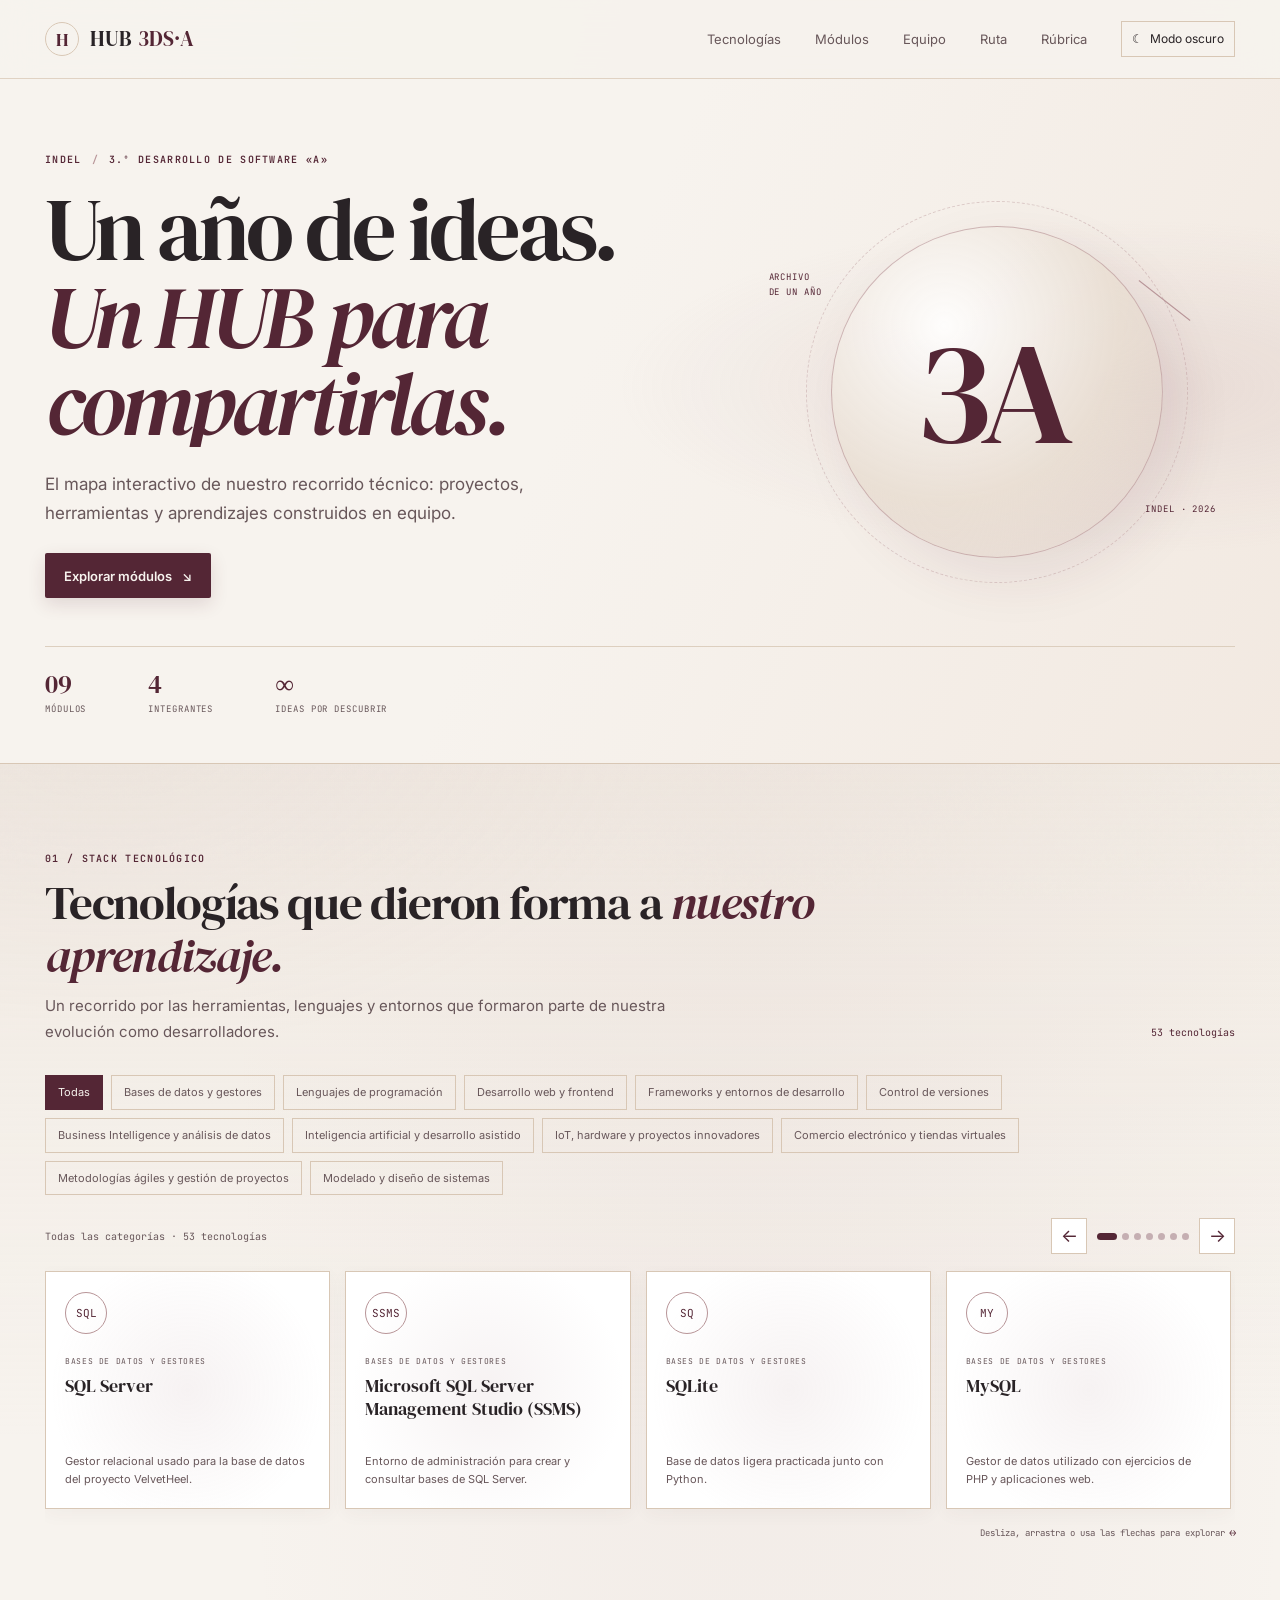
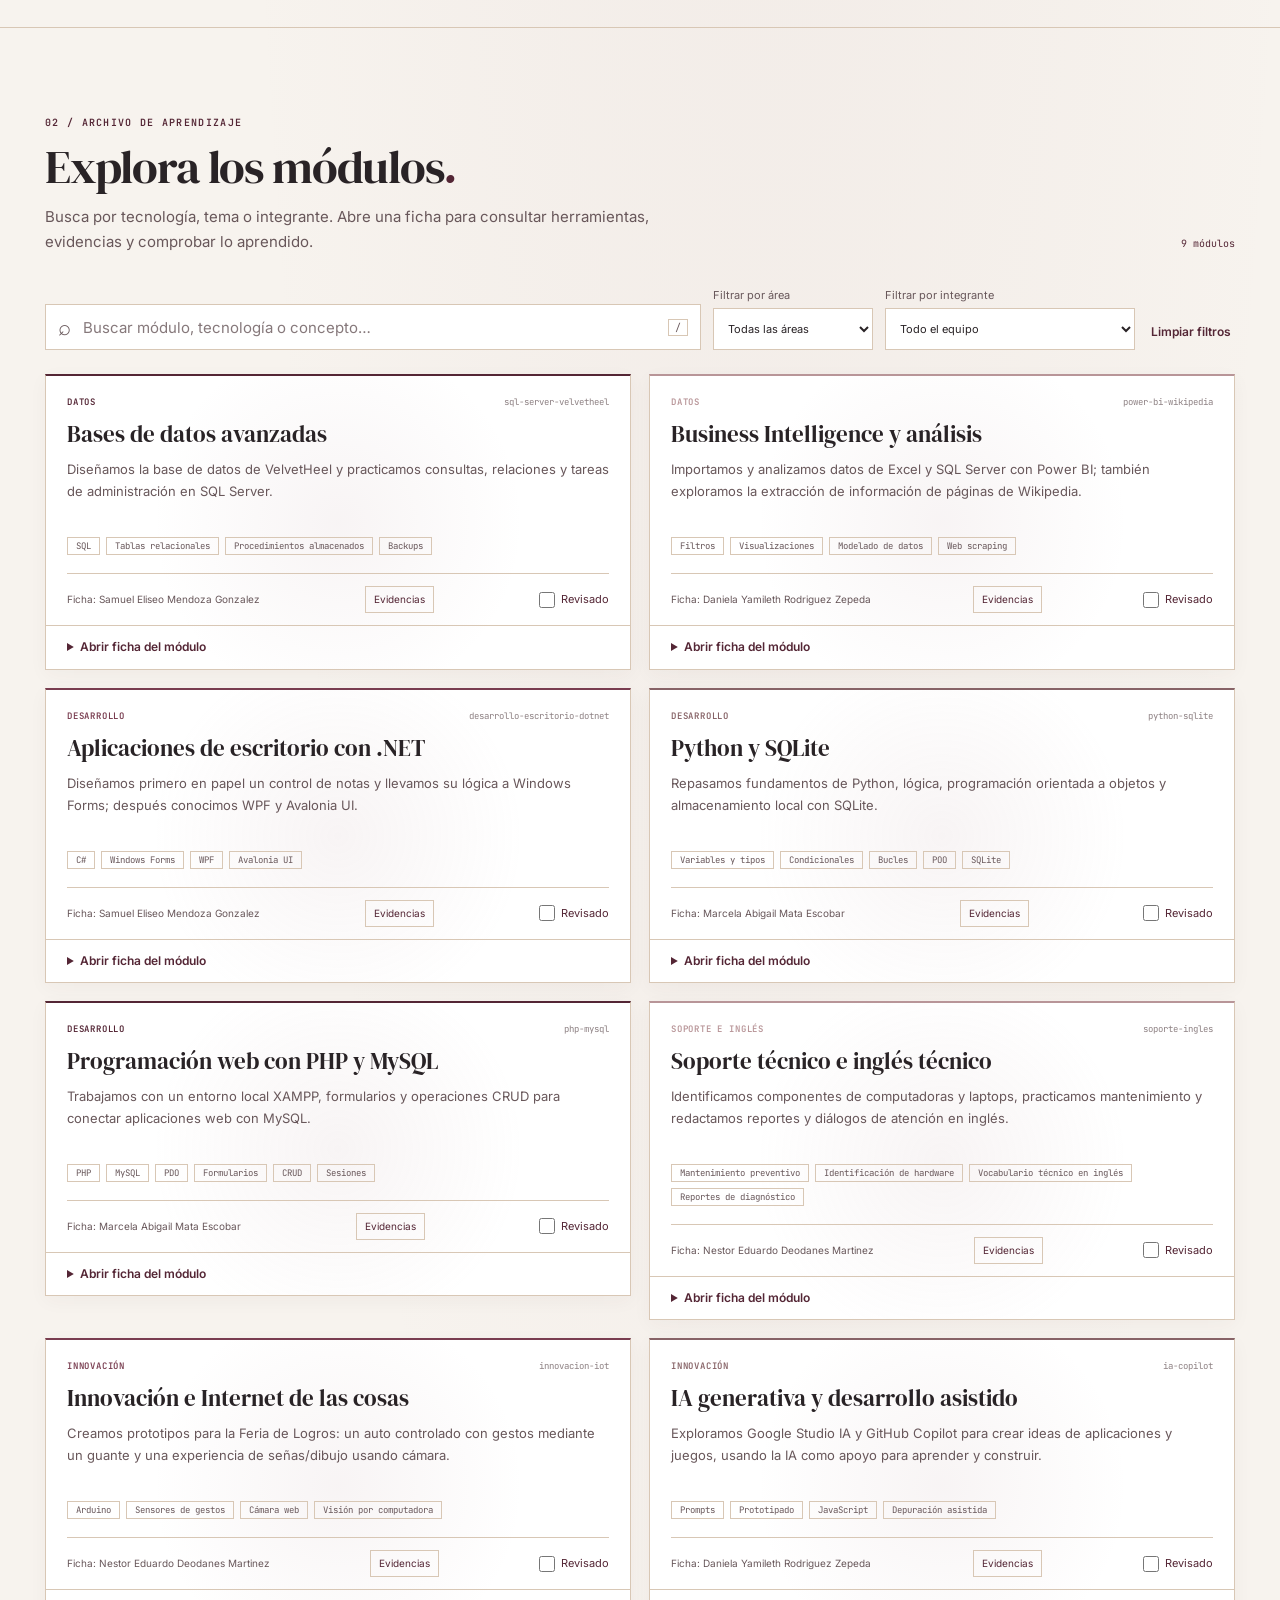
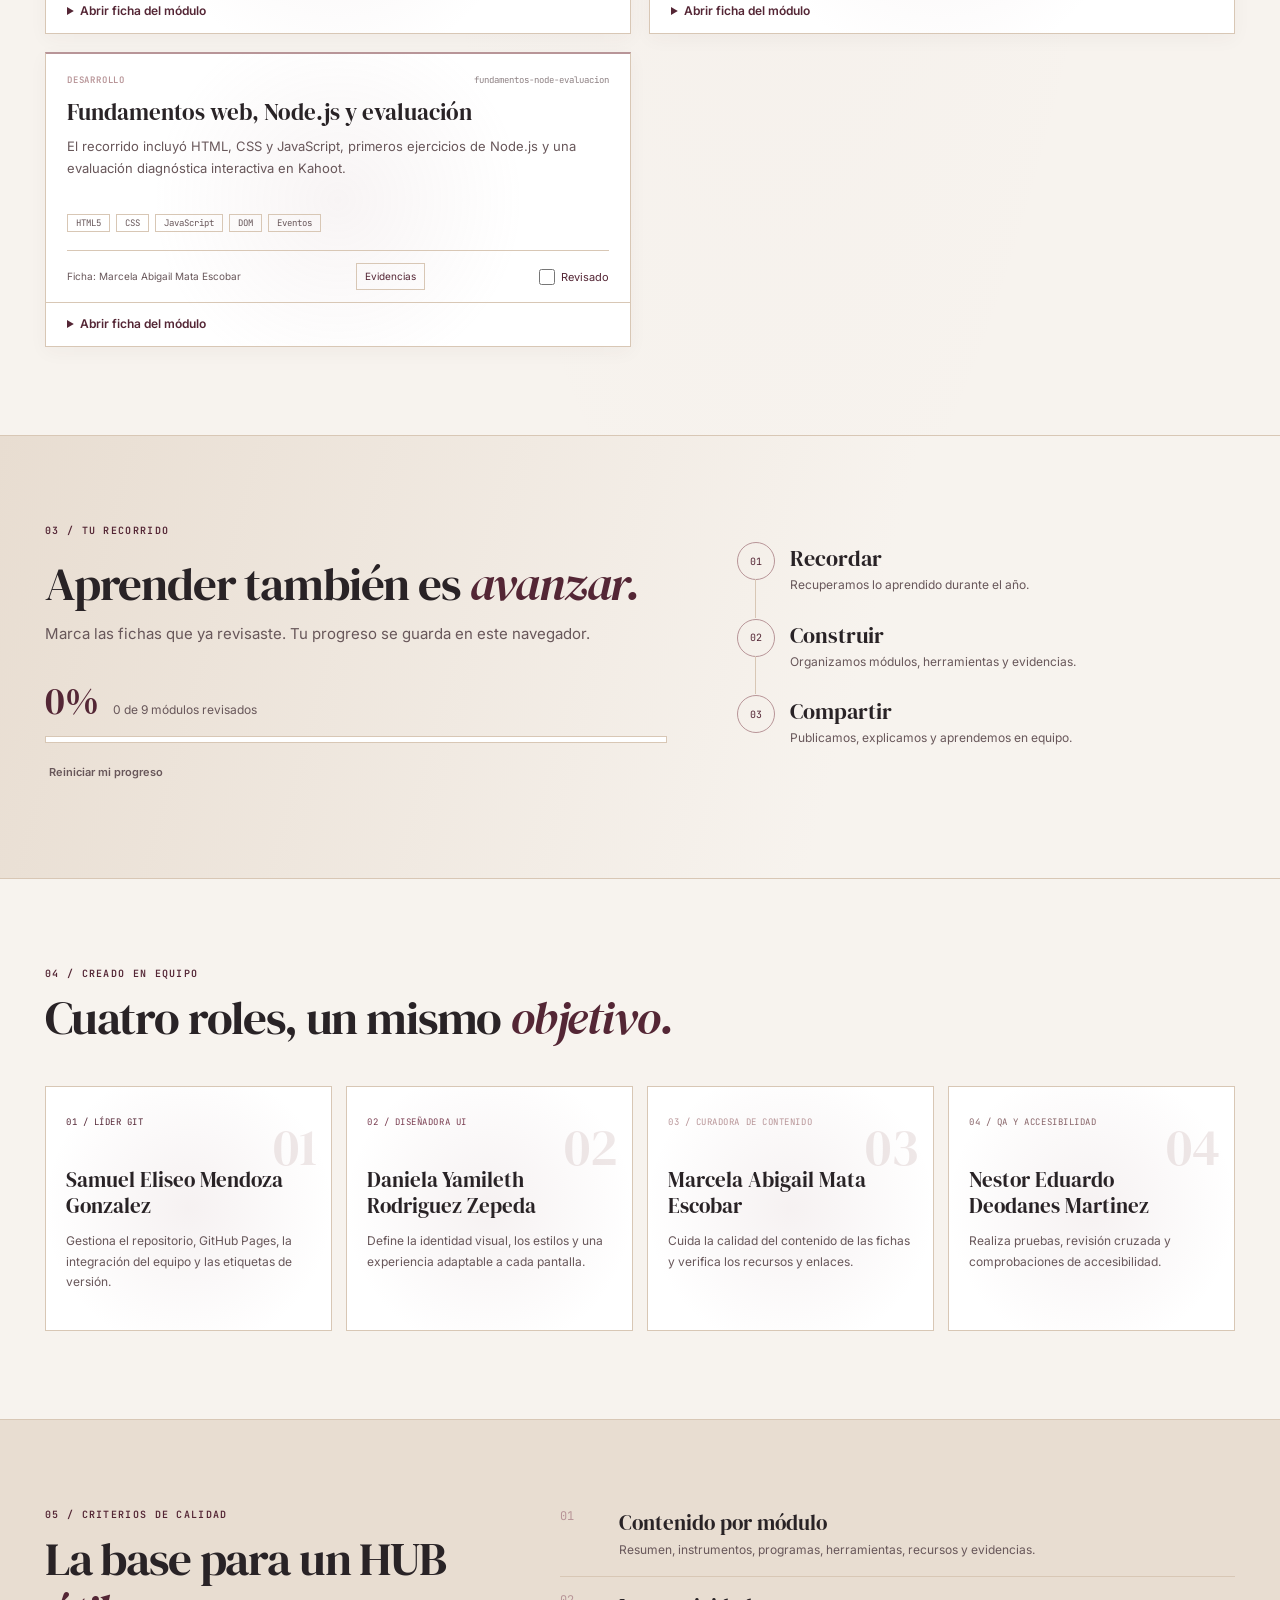
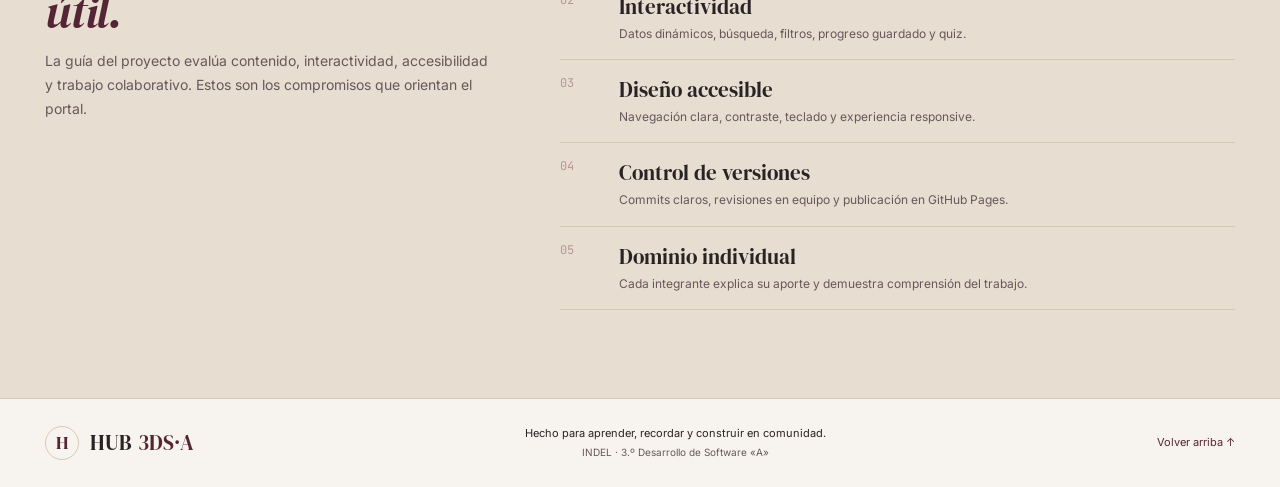
==== hub-3ds-a/index.html @ 9b4ed067 "finzalicacion de proyecto y pruebas echas con exito" ====
<!doctype html>
<html lang="es">
<head>
  <meta charset="utf-8">
  <meta name="viewport" content="width=device-width, initial-scale=1">
  <meta name="description" content="Portal educativo HUB 3DS·A: repasa los módulos técnicos del año, sus herramientas, evidencias y recursos.">
  <meta name="theme-color" content="#F7F3EE">
  <title>HUB 3DS·A — Un año de ideas</title>
  <link rel="preconnect" href="https://fonts.googleapis.com">
  <link rel="preconnect" href="https://fonts.gstatic.com" crossorigin>
  <link href="https://fonts.googleapis.com/css2?family=DM+Serif+Display&family=Inter:wght@400;500;600;700&family=JetBrains+Mono:wght@400;600&display=swap" rel="stylesheet">
  <link rel="stylesheet" href="css/styles.css">
  <script src="js/tecnologias.js" defer></script>
  <script src="js/modulos.js" defer></script>
  <script src="js/app.js" defer></script>
</head>
<body>
  <a class="skip-link" href="#contenido">Saltar al contenido</a>
  <header class="site-header">
    <nav class="nav wrap" aria-label="Navegación principal">
      <a class="brand" href="#inicio" aria-label="HUB 3DS·A, inicio"><span class="brand-mark">H</span><span>HUB <b>3DS·A</b></span></a>
      <button class="nav-toggle" type="button" aria-expanded="false" aria-controls="nav-links" aria-label="Abrir navegación"><span></span><span></span><span></span></button>
      <div class="nav-links" id="nav-links">
        <a href="#tecnologias">Tecnologías</a>
        <a href="#modulos">Módulos</a>
        <a href="#equipo">Equipo</a>
        <a href="#ruta">Ruta</a>
        <a href="#rubrica">Rúbrica</a>
        <button class="theme-toggle" id="theme-toggle" type="button" aria-label="Cambiar a modo claro" title="Cambiar tema"><span aria-hidden="true">☼</span><span class="theme-label">Modo claro</span></button>
      </div>
    </nav>
  </header>

  <main id="contenido">
    <section class="hero" id="inicio">
      <div class="wrap hero-inner">
        <p class="eyebrow">INDEL <span class="eyebrow-divider">/</span> 3.º DESARROLLO DE SOFTWARE «A»</p>
        <div class="hero-copy-layout">
          <div class="hero-title-wrap">
            <h1><span class="title-line">Un año de ideas.</span><span class="title-line title-emphasis">Un HUB para compartirlas.</span></h1>
            <p class="hero-copy">El mapa interactivo de nuestro recorrido técnico: proyectos, herramientas y aprendizajes construidos en equipo.</p>
            <div class="hero-actions">
              <a class="button button-primary" href="#modulos">Explorar módulos <span aria-hidden="true">↘</span></a>
            </div>
          </div>
          <div class="hero-art" aria-hidden="true">
            <span class="hero-art-caption">ARCHIVO<br>DE UN AÑO</span>
            <span class="hero-art-mark">3A</span>
            <span class="hero-art-line"></span>
            <span class="hero-art-note">INDEL · 2026</span>
          </div>
        </div>
        <div class="hero-stats" aria-label="Resumen del portal">
          <div><strong id="module-count">—</strong><span>módulos</span></div>
          <div><strong>4</strong><span>integrantes</span></div>
          <div><strong>∞</strong><span>ideas por descubrir</span></div>
        </div>
      </div>
    </section>

    <section class="section tech-section" id="tecnologias" aria-labelledby="tech-title">
      <div class="wrap">
        <div class="section-heading">
          <div>
            <p class="eyebrow">01 / STACK TECNOLÓGICO</p>
            <h2 id="tech-title">Tecnologías que dieron forma a <span class="accent">nuestro aprendizaje.</span></h2>
            <p class="section-intro">Un recorrido por las herramientas, lenguajes y entornos que formaron parte de nuestra evolución como desarrolladores.</p>
          </div>
          <p class="module-count" id="technology-count" aria-live="polite"></p>
        </div>
        <div class="technology-filters" id="technology-filters" aria-label="Filtrar tecnologías"></div>
        <div class="carousel-toolbar">
          <p class="carousel-status" id="carousel-status" aria-live="polite">Explora el recorrido tecnológico</p>
          <div class="carousel-controls">
            <button class="carousel-arrow" id="technology-previous" type="button" aria-label="Ver tecnologías anteriores"><span aria-hidden="true">←</span></button>
            <div class="carousel-dots" id="carousel-dots" aria-label="Posición del carrusel"></div>
            <button class="carousel-arrow" id="technology-next" type="button" aria-label="Ver tecnologías siguientes"><span aria-hidden="true">→</span></button>
          </div>
        </div>
        <div class="technology-viewport" id="technology-viewport" tabindex="0" aria-label="Carrusel de tecnologías">
          <div class="technology-track" id="technology-track"></div>
        </div>
        <p class="carousel-hint">Desliza, arrastra o usa las flechas para explorar <span aria-hidden="true">↔</span></p>
      </div>
    </section>

    <section class="section modules-section" id="modulos">
      <div class="wrap">
        <div class="section-heading">
          <div>
            <p class="eyebrow">02 / ARCHIVO DE APRENDIZAJE</p>
            <h2>Explora los módulos<span class="accent">.</span></h2>
            <p class="section-intro">Busca por tecnología, tema o integrante. Abre una ficha para consultar herramientas, evidencias y comprobar lo aprendido.</p>
          </div>
          <p class="module-count" id="results-count" aria-live="polite"></p>
        </div>
        <div class="filters" role="search" aria-label="Buscar y filtrar módulos">
          <label class="search-box">
            <span class="sr-only">Buscar módulos</span>
            <span aria-hidden="true">⌕</span>
            <input id="module-search" type="search" placeholder="Buscar módulo, tecnología o concepto…" autocomplete="off">
            <kbd>/</kbd>
          </label>
          <label class="filter-label">Filtrar por área
            <select id="category-filter">
              <option value="all">Todas las áreas</option>
            </select>
          </label>
          <label class="filter-label">Filtrar por integrante
            <select id="owner-filter">
              <option value="all">Todo el equipo</option>
            </select>
          </label>
          <button class="text-button" id="clear-filters" type="button">Limpiar filtros</button>
        </div>
        <div class="module-grid" id="module-grid" aria-live="polite"></div>
        <p class="empty-state" id="empty-state" hidden>No encontramos módulos con esos filtros. Prueba con otra búsqueda.</p>
      </div>
    </section>

    <section class="section progress-section" id="ruta">
      <div class="wrap progress-layout">
        <div>
          <p class="eyebrow">03 / TU RECORRIDO</p>
          <h2>Aprender también es <span class="accent">avanzar.</span></h2>
          <p class="section-intro">Marca las fichas que ya revisaste. Tu progreso se guarda en este navegador.</p>
          <div class="progress-readout"><strong id="progress-value">0%</strong><span id="progress-caption">0 de 0 módulos revisados</span></div>
          <div class="progress-track" role="progressbar" aria-label="Progreso de módulos revisados" aria-valuemin="0" aria-valuemax="100" aria-valuenow="0" id="progress-bar"><span id="progress-fill"></span></div>
          <button class="text-button reset-progress" id="reset-progress" type="button">Reiniciar mi progreso</button>
        </div>
        <ol class="timeline">
          <li><span class="timeline-index">01</span><div><h3>Recordar</h3><p>Recuperamos lo aprendido durante el año.</p></div></li>
          <li><span class="timeline-index">02</span><div><h3>Construir</h3><p>Organizamos módulos, herramientas y evidencias.</p></div></li>
          <li><span class="timeline-index">03</span><div><h3>Compartir</h3><p>Publicamos, explicamos y aprendemos en equipo.</p></div></li>
        </ol>
      </div>
    </section>

    <section class="section team-section" id="equipo">
      <div class="wrap">
        <div class="section-heading">
          <div><p class="eyebrow">04 / CREADO EN EQUIPO</p><h2>Cuatro roles, un mismo <span class="accent">objetivo.</span></h2></div>
        </div>
        <div class="team-grid">
          <article class="team-card team-cyan"><span class="team-role">01 / LÍDER GIT</span><span class="team-ornament" aria-hidden="true">01</span><h3>Samuel Eliseo Mendoza Gonzalez</h3><p>Gestiona el repositorio, GitHub Pages, la integración del equipo y las etiquetas de versión.</p></article>
          <article class="team-card team-magenta"><span class="team-role">02 / DISEÑADORA UI</span><span class="team-ornament" aria-hidden="true">02</span><h3>Daniela Yamileth Rodriguez Zepeda</h3><p>Define la identidad visual, los estilos y una experiencia adaptable a cada pantalla.</p></article>
          <article class="team-card team-amber"><span class="team-role">03 / CURADORA DE CONTENIDO</span><span class="team-ornament" aria-hidden="true">03</span><h3>Marcela Abigail Mata Escobar</h3><p>Cuida la calidad del contenido de las fichas y verifica los recursos y enlaces.</p></article>
          <article class="team-card team-green"><span class="team-role">04 / QA Y ACCESIBILIDAD</span><span class="team-ornament" aria-hidden="true">04</span><h3>Nestor Eduardo Deodanes Martinez</h3><p>Realiza pruebas, revisión cruzada y comprobaciones de accesibilidad.</p></article>
        </div>
      </div>
    </section>

    <section class="section rubric-section" id="rubrica">
      <div class="wrap rubric-layout">
        <div><p class="eyebrow">05 / CRITERIOS DE CALIDAD</p><h2>La base para un HUB <span class="accent">útil.</span></h2><p class="section-intro">La guía del proyecto evalúa contenido, interactividad, accesibilidad y trabajo colaborativo. Estos son los compromisos que orientan el portal.</p></div>
        <div class="rubric-list">
          <article><span>01</span><div><h3>Contenido por módulo</h3><p>Resumen, instrumentos, programas, herramientas, recursos y evidencias.</p></div></article>
          <article><span>02</span><div><h3>Interactividad</h3><p>Datos dinámicos, búsqueda, filtros, progreso guardado y quiz.</p></div></article>
          <article><span>03</span><div><h3>Diseño accesible</h3><p>Navegación clara, contraste, teclado y experiencia responsive.</p></div></article>
          <article><span>04</span><div><h3>Control de versiones</h3><p>Commits claros, revisiones en equipo y publicación en GitHub Pages.</p></div></article>
          <article><span>05</span><div><h3>Dominio individual</h3><p>Cada integrante explica su aporte y demuestra comprensión del trabajo.</p></div></article>
        </div>
      </div>
    </section>
  </main>

  <footer class="site-footer">
    <div class="wrap footer-inner">
      <a class="brand" href="#inicio"><span class="brand-mark">H</span><span>HUB <b>3DS·A</b></span></a>
      <p>Hecho para aprender, recordar y construir en comunidad.<br><span>INDEL · 3.º Desarrollo de Software «A»</span></p>
      <a class="back-top" href="#inicio">Volver arriba ↑</a>
    </div>
  </footer>
</body>
</html>
---- hub-3ds-a/css/styles.css ----
:root {
  color-scheme: light;
  --wine: #542635;
  --burgundy: #793D50;
  --rose: #B89598;
  --mauve: #C5AFB2;
  --champagne: #D8C7B5;
  --sand: #E8DDD1;
  --ivory: #F7F3EE;
  --charcoal: #292326;
  --bg: var(--ivory);
  --surface: #FFFFFF;
  --surface-soft: var(--sand);
  --text: var(--charcoal);
  --muted: #68575A;
  --accent: var(--wine);
  --accent-hover: var(--burgundy);
  --border: var(--champagne);
  --shadow: 0 16px 42px rgb(67 42 46 / 8%);
  --serif: "DM Serif Display", Georgia, serif;
  --sans: "Inter", "Segoe UI", sans-serif;
  --mono: "JetBrains Mono", Consolas, monospace;
  --ambient-x: 60%;
  --ambient-y: 10%;
  --scroll-shift: 0px;
}

:root[data-theme="dark"] {
  color-scheme: dark;
  --bg: #292326;
  --surface: #542635;
  --surface-soft: #422b32;
  --text: #F7F3EE;
  --muted: #E8DDD1;
  --accent: #B89598;
  --accent-hover: #C5AFB2;
  --border: #793D50;
  --shadow: 0 18px 46px rgb(0 0 0 / 20%);
}

* { box-sizing: border-box; }
html { scroll-behavior: smooth; scroll-padding-top: 86px; }
body {
  margin: 0;
  overflow-x: hidden;
  background:
    radial-gradient(ellipse at var(--ambient-x) var(--ambient-y), rgb(184 149 152 / 9%), transparent 34rem),
    var(--bg);
  color: var(--text);
  font-family: var(--sans);
  font-size: 15px;
  line-height: 1.7;
  transition: background-color .35s ease, color .35s ease;
}
body::before {
  position: fixed;
  z-index: -1;
  inset: 0;
  background-image: url("data:image/svg+xml,%3Csvg viewBox='0 0 180 180' xmlns='http://www.w3.org/2000/svg'%3E%3Cfilter id='n'%3E%3CfeTurbulence type='fractalNoise' baseFrequency='.82' numOctaves='3' stitchTiles='stitch'/%3E%3C/filter%3E%3Crect width='100%25' height='100%25' filter='url(%23n)' opacity='.16'/%3E%3C/svg%3E");
  opacity: .11;
  pointer-events: none;
  content: "";
}
body::after {
  position: fixed;
  z-index: 0;
  inset: -15%;
  background:
    radial-gradient(ellipse at 18% 72%, rgb(184 149 152 / 11%), transparent 29%),
    radial-gradient(ellipse at 78% 24%, rgb(216 199 181 / 16%), transparent 32%);
  background-position: 0 var(--scroll-shift), 0 calc(var(--scroll-shift) * -1);
  animation: ambient-drift 28s ease-in-out infinite alternate;
  pointer-events: none;
  content: "";
}
main, .site-footer { position: relative; z-index: 1; }
button, input, select { font: inherit; }
button, a, input, select, summary { -webkit-tap-highlight-color: transparent; }
a { color: inherit; }
button:focus-visible, a:focus-visible, input:focus-visible, select:focus-visible, summary:focus-visible {
  outline: 2px solid var(--accent);
  outline-offset: 4px;
}
.wrap { width: min(1190px, calc(100% - 56px)); margin-inline: auto; }
.sr-only {
  position: absolute;
  width: 1px;
  height: 1px;
  padding: 0;
  margin: -1px;
  overflow: hidden;
  clip: rect(0, 0, 0, 0);
  white-space: nowrap;
  border: 0;
}
.skip-link {
  position: fixed;
  z-index: 99;
  top: 8px;
  left: 8px;
  transform: translateY(-150%);
  padding: 8px 14px;
  background: var(--wine);
  color: var(--ivory);
}
.skip-link:focus { transform: translateY(0); }

.site-header {
  position: sticky;
  z-index: 20;
  top: 0;
  border-bottom: 1px solid rgb(216 199 181 / 75%);
  background: color-mix(in srgb, var(--bg) 90%, transparent);
  backdrop-filter: blur(16px);
  transition: box-shadow .25s ease, background .25s ease;
  animation: header-appear .7s ease both;
}
.site-header.is-scrolled { box-shadow: 0 6px 24px rgb(41 35 38 / 8%); }
.nav {
  min-height: 78px;
  display: flex;
  align-items: center;
  justify-content: space-between;
  gap: 24px;
  transition: min-height .25s ease;
}
.is-scrolled .nav { min-height: 64px; }
.brand {
  display: inline-flex;
  align-items: center;
  gap: 11px;
  text-decoration: none;
  font-family: var(--serif);
  font-size: 21px;
  letter-spacing: .01em;
  white-space: nowrap;
}
.brand b { color: var(--accent); font-weight: 400; }
.brand-mark {
  display: grid;
  width: 34px;
  height: 34px;
  place-items: center;
  border: 1px solid var(--champagne);
  border-radius: 50%;
  color: var(--wine);
  font: 18px var(--serif);
}
:root[data-theme="dark"] .brand-mark { color: var(--accent); border-color: var(--accent); }
:root[data-theme="dark"] .module-card,
:root[data-theme="dark"] .module-card.accent-cyan,
:root[data-theme="dark"] .module-card.accent-magenta,
:root[data-theme="dark"] .module-card.accent-amber,
:root[data-theme="dark"] .module-card.accent-green { --card-accent: var(--accent); }
:root[data-theme="dark"] .category-tag,
:root[data-theme="dark"] .review-label,
:root[data-theme="dark"] .module-details > summary,
:root[data-theme="dark"] .quiz-details > summary,
:root[data-theme="dark"] .resource-links a,
:root[data-theme="dark"] .carousel-hint span,
:root[data-theme="dark"] .team-role { color: var(--accent); }
.nav-links { display: flex; align-items: center; gap: clamp(16px, 2.8vw, 34px); }
.nav-links > a {
  position: relative;
  color: var(--muted);
  text-decoration: none;
  font-size: 13px;
  transition: color .2s ease;
}
.nav-links > a::after {
  position: absolute;
  right: 100%;
  bottom: -5px;
  left: 0;
  height: 1px;
  background: var(--accent);
  transition: right .25s ease;
  content: "";
}
.nav-links > a:hover { color: var(--accent); }
.nav-links > a:hover::after { right: 0; }
.theme-toggle {
  display: inline-flex;
  align-items: center;
  gap: 7px;
  padding: 7px 10px;
  border: 1px solid var(--border);
  background: transparent;
  color: var(--text);
  cursor: pointer;
  font-size: 12px;
  transition: background .2s ease, color .2s ease, transform .2s ease;
}
.theme-toggle:hover { transform: translateY(-1px); background: var(--surface-soft); }
.nav-toggle { display: none; }

.hero {
  position: relative;
  overflow: hidden;
  border-bottom: 1px solid var(--champagne);
  background:
    radial-gradient(ellipse at 87% 45%, rgb(184 149 152 / 20%), transparent 31rem),
    linear-gradient(113deg, var(--ivory) 45%, #F2E9E1 100%);
  animation: hero-appear .9s ease both;
}
:root[data-theme="dark"] .hero {
  background:
    radial-gradient(ellipse at 88% 40%, rgb(184 149 152 / 17%), transparent 32rem),
    linear-gradient(113deg, #292326 40%, #382a30 100%);
}
.hero-inner { position: relative; padding-block: 74px 48px; }
.eyebrow {
  display: flex;
  align-items: center;
  gap: 10px;
  margin: 0 0 20px;
  color: var(--wine);
  font: 600 10px var(--mono);
  letter-spacing: .13em;
  text-transform: uppercase;
}
:root[data-theme="dark"] .eyebrow { color: var(--accent); }
.eyebrow-divider { color: var(--rose); }
.hero-copy-layout {
  display: grid;
  grid-template-columns: minmax(0, 1fr) minmax(240px, .7fr);
  align-items: center;
  gap: 34px;
}
.hero-title-wrap { max-width: 760px; }
.hero h1 {
  overflow: hidden;
  margin: 0;
  font: 400 clamp(46px, 7vw, 88px)/.99 var(--serif);
  letter-spacing: -.045em;
}
.title-line {
  display: block;
  width: fit-content;
  animation: title-reveal .9s cubic-bezier(.2,.7,.2,1) both;
}
.title-line + .title-line { animation-delay: .14s; }
.title-emphasis { color: var(--wine); font-style: italic; }
:root[data-theme="dark"] .title-emphasis { color: var(--accent); }
.hero-copy {
  max-width: 545px;
  margin: 23px 0 25px;
  color: var(--muted);
  font-size: clamp(15px, 1.65vw, 17px);
  animation: rise-in .7s .36s ease both;
}
.hero-actions { display: flex; flex-wrap: wrap; gap: 11px; animation: rise-in .7s .46s ease both; }
.button {
  position: relative;
  display: inline-flex;
  align-items: center;
  justify-content: center;
  gap: 10px;
  min-height: 45px;
  padding: 10px 18px;
  border: 1px solid transparent;
  border-radius: 2px;
  cursor: pointer;
  text-decoration: none;
  font-size: 13px;
  font-weight: 600;
  transition: transform .2s ease, box-shadow .2s ease, background .2s ease, color .2s ease;
}
.button:hover { transform: translateY(-2px); }
.button:active { transform: translateY(0) scale(.985); }
.button-primary { background: var(--wine); color: var(--ivory); box-shadow: 0 6px 18px rgb(84 38 53 / 14%); }
.button-primary:hover { background: var(--burgundy); box-shadow: 0 9px 22px rgb(84 38 53 / 20%); }
.button-secondary { border-color: var(--champagne); background: transparent; color: var(--wine); }
:root[data-theme="dark"] .button-secondary { color: var(--text); border-color: var(--border); }
.button-secondary:hover { background: var(--surface-soft); }
.hero-art {
  position: relative;
  display: grid;
  min-height: 330px;
  place-items: center;
  isolation: isolate;
  animation: rise-in .9s .25s ease both;
}
.hero-art::before, .hero-art::after {
  position: absolute;
  z-index: -1;
  border: 1px solid rgb(184 149 152 / 65%);
  border-radius: 50%;
  content: "";
}
.hero-art::before { width: min(27vw, 330px); aspect-ratio: 1; background: radial-gradient(circle at 34% 30%, rgb(255 255 255 / 90%), rgb(232 221 209 / 83%) 55%, rgb(184 149 152 / 22%)); box-shadow: 18px 21px 55px rgb(84 38 53 / 9%); animation: float-gentle 8s ease-in-out infinite; }
.hero-art::after { width: min(31vw, 380px); aspect-ratio: 1; border-style: dashed; opacity: .65; animation: rotate-slow 65s linear infinite; }
.hero-art-mark { color: var(--wine); font: 400 clamp(78px, 12vw, 145px)/1 var(--serif); letter-spacing: -.08em; transform: translateX(-8px); }
:root[data-theme="dark"] .hero-art-mark { color: var(--wine); }
.hero-art-caption, .hero-art-note { position: absolute; color: var(--wine); font: 9px/1.7 var(--mono); letter-spacing: .1em; }
.hero-art-caption { top: 13%; left: 2%; }
.hero-art-note { right: 4%; bottom: 12%; }
.hero-art-line { position: absolute; top: 22%; right: 8%; width: 65px; height: 1px; background: var(--rose); transform: rotate(38deg); }
.hero-stats { display: flex; flex-wrap: wrap; gap: clamp(28px, 5vw, 62px); margin-top: 48px; padding-top: 19px; border-top: 1px solid rgb(216 199 181 / 80%); }
.hero-stats div { display: grid; gap: 1px; }
.hero-stats strong { color: var(--wine); font: 400 26px var(--serif); }
:root[data-theme="dark"] .hero-stats strong { color: var(--accent); }
.hero-stats span { color: var(--muted); font: 9px var(--mono); letter-spacing: .1em; text-transform: uppercase; }

.section { position: relative; padding-block: 88px; border-bottom: 1px solid var(--champagne); }
.tech-section { background: linear-gradient(180deg, rgb(232 221 209 / 37%), transparent 78%); }
:root[data-theme="dark"] .tech-section { background: linear-gradient(180deg, rgb(84 38 53 / 20%), transparent 78%); }
.section-heading { display: flex; align-items: end; justify-content: space-between; gap: 28px; margin-bottom: 31px; }
.section-heading .eyebrow, .rubric-layout .eyebrow { margin-bottom: 11px; }
h2 { max-width: 800px; margin: 0 0 11px; font: 400 clamp(31px, 4vw, 47px)/1.13 var(--serif); letter-spacing: -.025em; }
h2 .accent { color: var(--wine); font-style: italic; }
:root[data-theme="dark"] h2 .accent { color: var(--accent); }
.section-intro { max-width: 680px; margin: 0; color: var(--muted); font-size: 15px; }
.module-count { flex: 0 0 auto; margin: 0 0 5px; color: var(--wine); font: 10px var(--mono); }
:root[data-theme="dark"] .module-count { color: var(--accent); }
.technology-filters { display: flex; flex-wrap: wrap; gap: 8px; margin-bottom: 23px; }
.technology-filter {
  padding: 7px 12px;
  border: 1px solid var(--champagne);
  background: transparent;
  color: var(--muted);
  cursor: pointer;
  font-size: 11px;
  transition: background .2s ease, color .2s ease, border-color .2s ease;
}
.technology-filter:hover, .technology-filter[aria-pressed="true"] { border-color: var(--wine); background: var(--wine); color: var(--ivory); }
.carousel-toolbar { display: flex; align-items: center; justify-content: space-between; gap: 18px; margin-bottom: 12px; }
.carousel-status { margin: 0; color: var(--muted); font: 10px var(--mono); }
.carousel-controls { display: flex; align-items: center; gap: 10px; }
.carousel-arrow {
  display: grid;
  width: 36px;
  height: 36px;
  place-items: center;
  border: 1px solid var(--champagne);
  background: var(--surface);
  color: var(--wine);
  cursor: pointer;
  font-size: 18px;
  transition: background .2s ease, color .2s ease, transform .2s ease;
}
.carousel-arrow:hover { transform: translateY(-1px); background: var(--wine); color: var(--ivory); }
:root[data-theme="dark"] .carousel-arrow { color: var(--text); }
.carousel-dots { display: flex; gap: 5px; }
.carousel-dot { width: 7px; height: 7px; padding: 0; border: 0; border-radius: 10px; background: var(--mauve); cursor: pointer; transition: width .2s ease, background .2s ease; }
.carousel-dot[aria-current="true"] { width: 20px; background: var(--wine); }
:root[data-theme="dark"] .carousel-dot[aria-current="true"] { background: var(--accent); }
.technology-viewport { overflow-x: auto; scrollbar-width: none; cursor: grab; scroll-snap-type: x mandatory; scroll-behavior: smooth; }
.technology-viewport::-webkit-scrollbar { display: none; }
.technology-viewport.is-dragging { cursor: grabbing; scroll-behavior: auto; scroll-snap-type: none; user-select: none; }
.technology-track { display: flex; align-items: stretch; gap: 15px; padding: 5px 2px 17px; }
.technology-card {
  --pointer-x: 50%;
  --pointer-y: 50%;
  position: relative;
  display: flex;
  flex: 0 0 calc((100% - 45px) / 4);
  min-width: 0;
  min-height: 237px;
  flex-direction: column;
  align-items: flex-start;
  padding: 20px 19px;
  overflow: hidden;
  border: 1px solid var(--champagne);
  background:
    radial-gradient(190px circle at var(--pointer-x) var(--pointer-y), rgb(184 149 152 / 12%), transparent 72%),
    var(--surface);
  box-shadow: 0 5px 17px rgb(67 42 46 / 4%);
  scroll-snap-align: start;
  transition: transform .28s ease, border-color .28s ease, box-shadow .28s ease;
}
.technology-card:hover { z-index: 1; transform: perspective(900px) rotateX(var(--tilt-x, 0deg)) rotateY(var(--tilt-y, 0deg)) translateY(-4px); border-color: var(--rose); box-shadow: 0 14px 30px rgb(84 38 53 / 12%); }
.technology-mark { display: grid; width: 42px; height: 42px; margin-bottom: 22px; place-items: center; border: 1px solid var(--rose); border-radius: 50%; color: var(--wine); font: 11px var(--mono); }
:root[data-theme="dark"] .technology-mark { color: var(--accent); }
.technology-category { margin-bottom: 8px; color: var(--muted); font: 8px var(--mono); letter-spacing: .08em; text-transform: uppercase; }
.technology-title { position: relative; margin: 0 0 10px; color: var(--text); font: 400 18px/1.28 var(--serif); }
.title-word { white-space: nowrap; }
.technology-title::after { position: absolute; bottom: -4px; left: 0; width: 0; height: 1px; background: var(--wine); transition: width .3s ease; content: ""; }
.technology-card:hover .technology-title::after { width: 37px; }
.title-character { display: inline-block; transition: color .25s ease, transform .3s ease; transition-delay: calc(var(--letter-index) * 9ms); }
.technology-card:hover .title-character { transform: translateY(-1px); color: var(--wine); }
:root[data-theme="dark"] .technology-card:hover .title-character { color: var(--accent); }
.technology-description { margin: auto 0 0; color: var(--muted); font-size: 11px; line-height: 1.55; }
.carousel-hint { margin: 1px 0 0; color: var(--muted); font: 9px var(--mono); text-align: right; }
.carousel-hint span { color: var(--wine); }

.filters { display: flex; align-items: end; flex-wrap: wrap; gap: 12px; margin-bottom: 24px; }
.search-box { display: flex; align-items: center; flex: 1 1 300px; min-height: 46px; gap: 10px; padding: 0 12px; border: 1px solid var(--champagne); background: var(--surface); color: var(--muted); }
.search-box > span { font-size: 22px; line-height: 1; }
.search-box input { width: 100%; min-width: 0; border: 0; outline: 0; background: transparent; color: var(--text); }
.search-box input::placeholder { color: var(--muted); opacity: .8; }
kbd { padding: 1px 6px; border: 1px solid var(--champagne); color: var(--muted); font: 10px var(--mono); }
.filter-label { display: grid; gap: 4px; color: var(--muted); font-size: 11px; }
.filter-label select { min-width: 160px; min-height: 42px; padding: 7px 30px 7px 10px; border: 1px solid var(--champagne); background: var(--surface); color: var(--text); }
.text-button { padding: 8px 4px; border: 0; background: transparent; color: var(--wine); cursor: pointer; font-size: 12px; font-weight: 600; }
:root[data-theme="dark"] .text-button { color: var(--accent); }
.text-button:hover { text-decoration: underline; }
.module-grid { display: grid; grid-template-columns: repeat(2, minmax(0, 1fr)); gap: 18px; align-items: start; }
.module-card {
  --pointer-x: 50%;
  --pointer-y: 50%;
  --card-accent: var(--wine);
  overflow: hidden;
  border: 1px solid var(--champagne);
  border-top: 2px solid var(--card-accent);
  background:
    radial-gradient(250px circle at var(--pointer-x) var(--pointer-y), rgb(184 149 152 / 10%), transparent 74%),
    var(--surface);
  box-shadow: 0 5px 18px rgb(67 42 46 / 4%);
  transition: transform .28s ease, border-color .28s ease, box-shadow .28s ease;
}
.module-card:hover { transform: perspective(1000px) rotateX(var(--tilt-x, 0deg)) rotateY(var(--tilt-y, 0deg)) translateY(-3px); border-color: var(--rose); box-shadow: var(--shadow); }
.accent-cyan { --card-accent: var(--wine); }
.accent-magenta { --card-accent: var(--burgundy); }
.accent-amber { --card-accent: var(--rose); }
.accent-green { --card-accent: #876367; }
.card-topline { display: flex; align-items: center; justify-content: space-between; gap: 12px; padding: 20px 21px 0; }
.category-tag { color: var(--card-accent); font: 600 9px var(--mono); letter-spacing: .09em; }
.module-id { color: var(--muted); font: 9px var(--mono); opacity: .75; }
.module-title { margin: 12px 21px 8px; font: 400 23px/1.3 var(--serif); }
.module-summary { min-height: 63px; margin: 0 21px 16px; color: var(--muted); font-size: 13px; }
.technology-list { display: flex; flex-wrap: wrap; gap: 6px; margin: 0 21px 18px; padding: 0; list-style: none; }
.technology-list li { padding: 2px 8px; border: 1px solid var(--champagne); color: var(--muted); font: 9px var(--mono); }
.card-footer { display: flex; align-items: center; justify-content: space-between; gap: 12px; margin-inline: 21px; padding-block: 12px; border-top: 1px solid var(--champagne); }
.module-owner { overflow: hidden; color: var(--muted); font-size: 10px; text-overflow: ellipsis; white-space: nowrap; }
.evidence-trigger {
  flex: 0 0 auto;
  padding: 4px 8px;
  border: 1px solid var(--champagne);
  background: transparent;
  color: var(--wine);
  cursor: pointer;
  font-size: 10px;
  transition: background .2s ease, color .2s ease, border-color .2s ease;
}
.evidence-trigger:hover { border-color: var(--wine); background: var(--wine); color: var(--ivory); }
:root[data-theme="dark"] .evidence-trigger { border-color: var(--border); color: var(--text); }
:root[data-theme="dark"] .evidence-trigger:hover { border-color: var(--accent); background: var(--accent); color: var(--charcoal); }
.review-label { display: inline-flex; flex: 0 0 auto; align-items: center; gap: 6px; cursor: pointer; color: var(--wine); font-size: 11px; }
.review-checkbox { width: 16px; height: 16px; margin: 0; accent-color: var(--wine); }
.module-details { border-top: 1px solid var(--champagne); }
.module-details > summary, .quiz-details > summary { padding: 11px 21px; cursor: pointer; color: var(--wine); font-size: 12px; font-weight: 600; list-style-position: inside; }
.module-details[open] > summary { border-bottom: 1px solid var(--champagne); }
.module-detail-content { padding: 15px 21px 22px; }
.teacher-line { margin-bottom: 14px; color: var(--muted); font-size: 11px; }
.detail-block { margin-top: 15px; }
.detail-block h4 { margin-bottom: 5px; color: var(--text); font: 400 17px var(--serif); }
.detail-block h4:focus { outline: 2px solid var(--accent); outline-offset: 4px; }
.detail-block ul { display: grid; gap: 4px; margin: 0; padding-left: 19px; color: var(--muted); font-size: 12px; }
.detail-block li::marker { color: var(--rose); }
.evidence-gallery { display: grid; grid-template-columns: repeat(auto-fit, minmax(150px, 1fr)); gap: 10px; margin-top: 12px; }
.evidence-figure { overflow: hidden; margin: 0; border: 1px solid var(--champagne); background: var(--surface-soft); }
.evidence-figure img { display: block; width: 100%; height: auto; }
.evidence-figure figcaption { padding: 7px 9px; color: var(--muted); font-size: 10px; }
.evidence-placeholder {
  display: grid;
  min-height: 112px;
  grid-column: 1 / -1;
  justify-items: center;
  align-content: center;
  gap: 3px;
  margin: 0;
  padding: 15px;
  border: 1px dashed var(--champagne);
  background: var(--surface-soft);
  color: var(--wine);
  font-size: 11px;
  text-align: center;
}
.evidence-placeholder small { color: var(--muted); font-size: 10px; }
.evidence-placeholder-mark { display: grid; width: 25px; height: 25px; margin-bottom: 4px; place-items: center; border: 1px solid var(--rose); border-radius: 50%; color: var(--wine); font: 17px var(--serif); }
:root[data-theme="dark"] .evidence-placeholder { color: var(--text); }
:root[data-theme="dark"] .evidence-placeholder-mark { color: var(--accent); }
.inline-list { display: flex !important; flex-wrap: wrap; gap: 5px 18px !important; }
.resource-links { display: flex; flex-wrap: wrap; gap: 8px; }
.resource-links a { position: relative; color: var(--wine); font-size: 11px; text-decoration: none; }
.resource-links a::after { position: absolute; right: 100%; bottom: 0; left: 0; height: 1px; background: var(--wine); transition: right .22s ease; content: ""; }
.resource-links a:hover::after { right: 0; }
.quiz-details { margin-top: 18px; border: 1px solid var(--champagne); background: var(--surface-soft); }
.quiz-details > summary { color: var(--wine); }
.quiz-form { padding: 0 12px 13px; }
.quiz-question { min-width: 0; margin: 12px 0 0; padding: 9px 10px; border: 1px solid var(--champagne); }
.quiz-question legend { padding-inline: 4px; color: var(--text); font-size: 12px; font-weight: 600; }
.quiz-option { display: flex; align-items: flex-start; gap: 8px; padding: 4px 0; color: var(--muted); cursor: pointer; font-size: 11px; }
.quiz-option input { margin-top: 4px; accent-color: var(--wine); }
.quiz-actions { display: flex; align-items: center; flex-wrap: wrap; gap: 10px; margin-top: 12px; }
.button-small { min-height: 35px; padding: 7px 12px; font-size: 11px; }
.quiz-feedback { margin: 0; color: var(--burgundy); font-size: 11px; }
.quiz-feedback.is-success { color: var(--wine); }
:root[data-theme="dark"] .quiz-feedback.is-success { color: var(--accent); }
.empty-state { margin: 30px 0; padding: 22px; border: 1px dashed var(--champagne); color: var(--muted); text-align: center; }

.progress-section { background: linear-gradient(105deg, var(--sand), var(--ivory) 66%); }
:root[data-theme="dark"] .progress-section { background: linear-gradient(105deg, #422b32, var(--bg) 66%); }
.progress-layout { display: grid; grid-template-columns: 1fr .8fr; align-items: center; gap: 70px; }
.progress-readout { display: flex; align-items: baseline; gap: 14px; margin-top: 28px; }
.progress-readout strong { color: var(--wine); font: 400 39px var(--serif); }
:root[data-theme="dark"] .progress-readout strong { color: var(--accent); }
.progress-readout span { color: var(--muted); font-size: 12px; }
.progress-track { overflow: hidden; height: 7px; margin-top: 9px; border: 1px solid var(--champagne); background: var(--surface); }
.progress-track span { display: block; width: 0; height: 100%; background: linear-gradient(90deg, var(--rose), var(--wine)); transition: width .35s ease; }
.reset-progress { margin-top: 12px; color: var(--muted); font-size: 11px; }
.timeline { display: grid; gap: 0; margin: 0; padding: 0; list-style: none; }
.timeline li { position: relative; display: grid; grid-template-columns: 38px 1fr; gap: 15px; padding-bottom: 23px; }
.timeline li:not(:last-child)::after { position: absolute; top: 37px; bottom: 1px; left: 18px; width: 1px; background: var(--champagne); content: ""; }
.timeline-index { display: grid; width: 38px; height: 38px; place-items: center; border: 1px solid var(--rose); border-radius: 50%; color: var(--wine); font: 10px var(--mono); }
:root[data-theme="dark"] .timeline-index { color: var(--accent); }
.timeline h3 { margin: 1px 0 2px; font: 400 22px var(--serif); }
.timeline p { margin: 0; color: var(--muted); font-size: 12px; }

.team-grid { display: grid; grid-template-columns: repeat(4, minmax(0, 1fr)); gap: 14px; }
.team-card {
  --pointer-x: 50%;
  --pointer-y: 50%;
  --team-color: var(--wine);
  position: relative;
  min-height: 245px;
  padding: 20px;
  overflow: hidden;
  border: 1px solid var(--champagne);
  background:
    radial-gradient(200px circle at var(--pointer-x) var(--pointer-y), rgb(184 149 152 / 13%), transparent 72%),
    var(--surface);
  transition: transform .28s ease, box-shadow .28s ease, background-color .28s ease;
}
.team-card::before { position: absolute; inset: 0 auto 0 0; width: 2px; background: var(--team-color); transform: scaleY(0); transform-origin: bottom; transition: transform .32s ease; content: ""; }
.team-card:hover { transform: perspective(900px) rotateX(var(--tilt-x, 0deg)) rotateY(var(--tilt-y, 0deg)) translateY(-3px); box-shadow: var(--shadow); }
.team-card:hover::before { transform: scaleY(1); }
.team-cyan { --team-color: var(--wine); }
.team-magenta { --team-color: var(--burgundy); }
.team-amber { --team-color: var(--rose); }
.team-green { --team-color: #876367; }
.team-role { position: relative; z-index: 1; color: var(--team-color); font: 9px var(--mono); letter-spacing: .06em; }
.team-ornament { position: absolute; top: 37px; right: 14px; color: rgb(184 149 152 / 22%); font: 400 52px/.9 var(--serif); transition: color .25s ease, transform .3s ease; }
.team-card:hover .team-ornament { transform: translateY(-3px); color: rgb(184 149 152 / 42%); }
.team-card h3 { position: relative; max-width: 230px; margin: 34px 0 12px; font: 400 21px/1.25 var(--serif); }
.team-card p { margin: 0; color: var(--muted); font-size: 12px; transition: color .25s ease; }
.team-card:hover p { color: var(--text); }

.rubric-section { background: var(--surface-soft); }
.rubric-layout { display: grid; grid-template-columns: .8fr 1.2fr; gap: 65px; }
.rubric-layout .section-intro { font-size: 14px; }
.rubric-list { display: grid; }
.rubric-list article { display: grid; grid-template-columns: 44px 1fr; gap: 15px; padding: 15px 0; border-bottom: 1px solid var(--champagne); transition: padding .22s ease; }
.rubric-list article:first-child { padding-top: 0; }
.rubric-list article:hover { padding-left: 7px; }
.rubric-list article > span { color: var(--rose); font: 12px var(--mono); transition: color .2s ease; }
.rubric-list article:hover > span { color: var(--wine); }
:root[data-theme="dark"] .rubric-list article:hover > span { color: var(--accent); }
.rubric-list h3 { margin: 0 0 3px; font: 400 21px var(--serif); }
.rubric-list p { margin: 0; color: var(--muted); font-size: 12px; transition: color .2s ease; }
.rubric-list article:hover p { color: var(--text); }

.site-footer { padding-block: 25px; }
.footer-inner { display: flex; align-items: center; justify-content: space-between; gap: 24px; }
.footer-inner p { margin: 0; color: var(--text); font-size: 11px; text-align: center; }
.footer-inner p span { color: var(--muted); font-size: 10px; }
.back-top { color: var(--wine); font-size: 11px; text-decoration: none; }
:root[data-theme="dark"] .back-top { color: var(--accent); }
.back-top:hover { text-decoration: underline; }

.reveal-on-scroll { opacity: 0; transform: translateY(14px); transition: opacity .65s ease, transform .65s cubic-bezier(.2,.7,.2,1); }
.reveal-on-scroll.is-visible { opacity: 1; transform: translateY(0); }
.technology-card.is-visible { animation: card-enter .48s both; animation-delay: calc(var(--card-index) * 25ms); }
.module-card.is-visible { animation: card-enter .48s both; }

@keyframes header-appear { from { opacity: 0; } to { opacity: 1; } }
@keyframes hero-appear { from { opacity: .65; } to { opacity: 1; } }
@keyframes title-reveal { from { clip-path: inset(0 0 100%); transform: translateY(12px); opacity: .5; } to { clip-path: inset(0 0 0); transform: translateY(0); opacity: 1; } }
@keyframes rise-in { from { transform: translateY(12px); opacity: 0; } to { transform: translateY(0); opacity: 1; } }
@keyframes float-gentle { 0%, 100% { transform: translateY(0) rotate(-4deg); } 50% { transform: translateY(-8px) rotate(-2deg); } }
@keyframes rotate-slow { to { transform: rotate(360deg); } }
@keyframes card-enter { from { transform: translateY(8px); opacity: .65; } to { transform: translateY(0); opacity: 1; } }
@keyframes ambient-drift { from { transform: translate3d(-1%, -1%, 0) scale(1); } to { transform: translate3d(1%, 1%, 0) scale(1.04); } }

@media (max-width: 950px) {
  .team-grid { grid-template-columns: repeat(2, minmax(0, 1fr)); }
  .progress-layout, .rubric-layout { grid-template-columns: 1fr; gap: 38px; }
  .technology-card { flex-basis: calc((100% - 30px) / 3); }
  .hero-copy-layout { grid-template-columns: minmax(0, 1fr) minmax(210px, .55fr); gap: 12px; }
  .hero-art { min-height: 290px; }
}
@media (max-width: 700px) {
  .wrap { width: min(100% - 34px, 560px); }
  .nav { min-height: 66px; }
  .nav-toggle { display: grid; gap: 4px; width: 40px; height: 40px; place-content: center; border: 1px solid var(--champagne); background: var(--surface); cursor: pointer; }
  .nav-toggle span { display: block; width: 17px; height: 1px; background: var(--text); transition: transform .2s ease; }
  .nav-toggle[aria-expanded="true"] span:first-child { transform: translateY(2.5px) rotate(45deg); }
  .nav-toggle[aria-expanded="true"] span:nth-child(2) { opacity: 0; }
  .nav-toggle[aria-expanded="true"] span:last-child { transform: translateY(-2.5px) rotate(-45deg); }
  .nav-links { position: absolute; top: calc(100% + 1px); right: 0; left: 0; display: none; align-items: stretch; padding: 15px 22px 19px; border-bottom: 1px solid var(--champagne); background: var(--bg); box-shadow: 0 14px 20px rgb(41 35 38 / 7%); }
  .nav-links.is-open { display: flex; flex-direction: column; gap: 11px; }
  .nav-links > a { padding: 4px 0; }
  .theme-toggle { align-self: flex-start; }
  .hero-inner { padding-block: 53px 32px; }
  .hero-copy-layout { grid-template-columns: 1fr; gap: 0; }
  .hero h1 { font-size: clamp(43px, 11vw, 67px); line-height: 1.03; }
  .title-emphasis { max-width: 12ch; }
  .hero-art { display: none; }
  .hero-title-wrap { position: relative; z-index: 1; }
  .hero-copy { max-width: 460px; margin-top: 19px; }
  .hero-stats { position: relative; z-index: 1; gap: 24px; margin-top: 35px; }
  .section { padding-block: 63px; }
  .section-heading { align-items: flex-start; flex-direction: column; gap: 10px; margin-bottom: 24px; }
  .technology-card { flex-basis: calc((100% - 15px) / 2); min-height: 220px; padding: 17px; }
  .technology-filters { flex-wrap: nowrap; overflow-x: auto; padding-bottom: 4px; scrollbar-width: thin; }
  .technology-filter { flex: 0 0 auto; }
  .module-grid { grid-template-columns: 1fr; }
  .module-summary { min-height: 0; }
  .carousel-toolbar { align-items: flex-start; }
  .carousel-controls { gap: 6px; }
  .carousel-arrow { width: 32px; height: 32px; }
  .team-grid { grid-template-columns: 1fr 1fr; gap: 10px; }
  .team-card { min-height: 220px; padding: 15px; }
  .team-card h3 { font-size: 19px; }
  .footer-inner { align-items: flex-start; flex-wrap: wrap; }
  .footer-inner p { order: 3; width: 100%; text-align: left; }
}
@media (max-width: 420px) {
  .wrap { width: calc(100% - 28px); }
  .brand { gap: 8px; font-size: 19px; }
  .hero h1 { font-size: clamp(39px, 11vw, 48px); }
  .hero-actions { align-items: stretch; flex-direction: column; max-width: 265px; }
  .button { width: 100%; }
  .hero-stats { gap: 18px; }
  .hero-stats strong { font-size: 23px; }
  .technology-card { flex-basis: 83%; min-height: 210px; }
  .carousel-status { max-width: 145px; line-height: 1.5; }
  .team-grid { grid-template-columns: 1fr; }
  .team-card { min-height: 195px; }
  .team-card h3 { max-width: 275px; margin-top: 28px; font-size: 22px; }
  .filter-label select { min-width: 0; width: 100%; }
}
@media (prefers-reduced-motion: reduce) {
  *, *::before, *::after {
    scroll-behavior: auto !important;
    animation-duration: .01ms !important;
    animation-iteration-count: 1 !important;
    transition-duration: .01ms !important;
  }
}
@media print {
  :root { color-scheme: light; --bg: #fff; --surface: #fff; --surface-soft: #fff; --text: #292326; --muted: #51484a; }
  .site-header, .hero-actions, .filters, .technology-filters, .carousel-toolbar, .carousel-hint, .review-label, .quiz-details, .reset-progress, .back-top, .skip-link { display: none !important; }
  .hero { background: none; }
  .hero-inner, .section { padding-block: 23px; }
  .hero-art { display: none; }
  .technology-viewport { overflow: visible; }
  .technology-track { flex-wrap: wrap; }
  .technology-card { flex-basis: calc(25% - 12px); min-height: 130px; box-shadow: none; }
  .module-grid, .team-grid { grid-template-columns: repeat(2, 1fr); }
  .module-details > summary { display: none; }
  .module-details:not([open]) .module-detail-content { display: block; }
  .module-card, .team-card { break-inside: avoid; box-shadow: none; }
  .section { border-color: #b7a89c; }
  .reveal-on-scroll { opacity: 1; transform: none; }
}
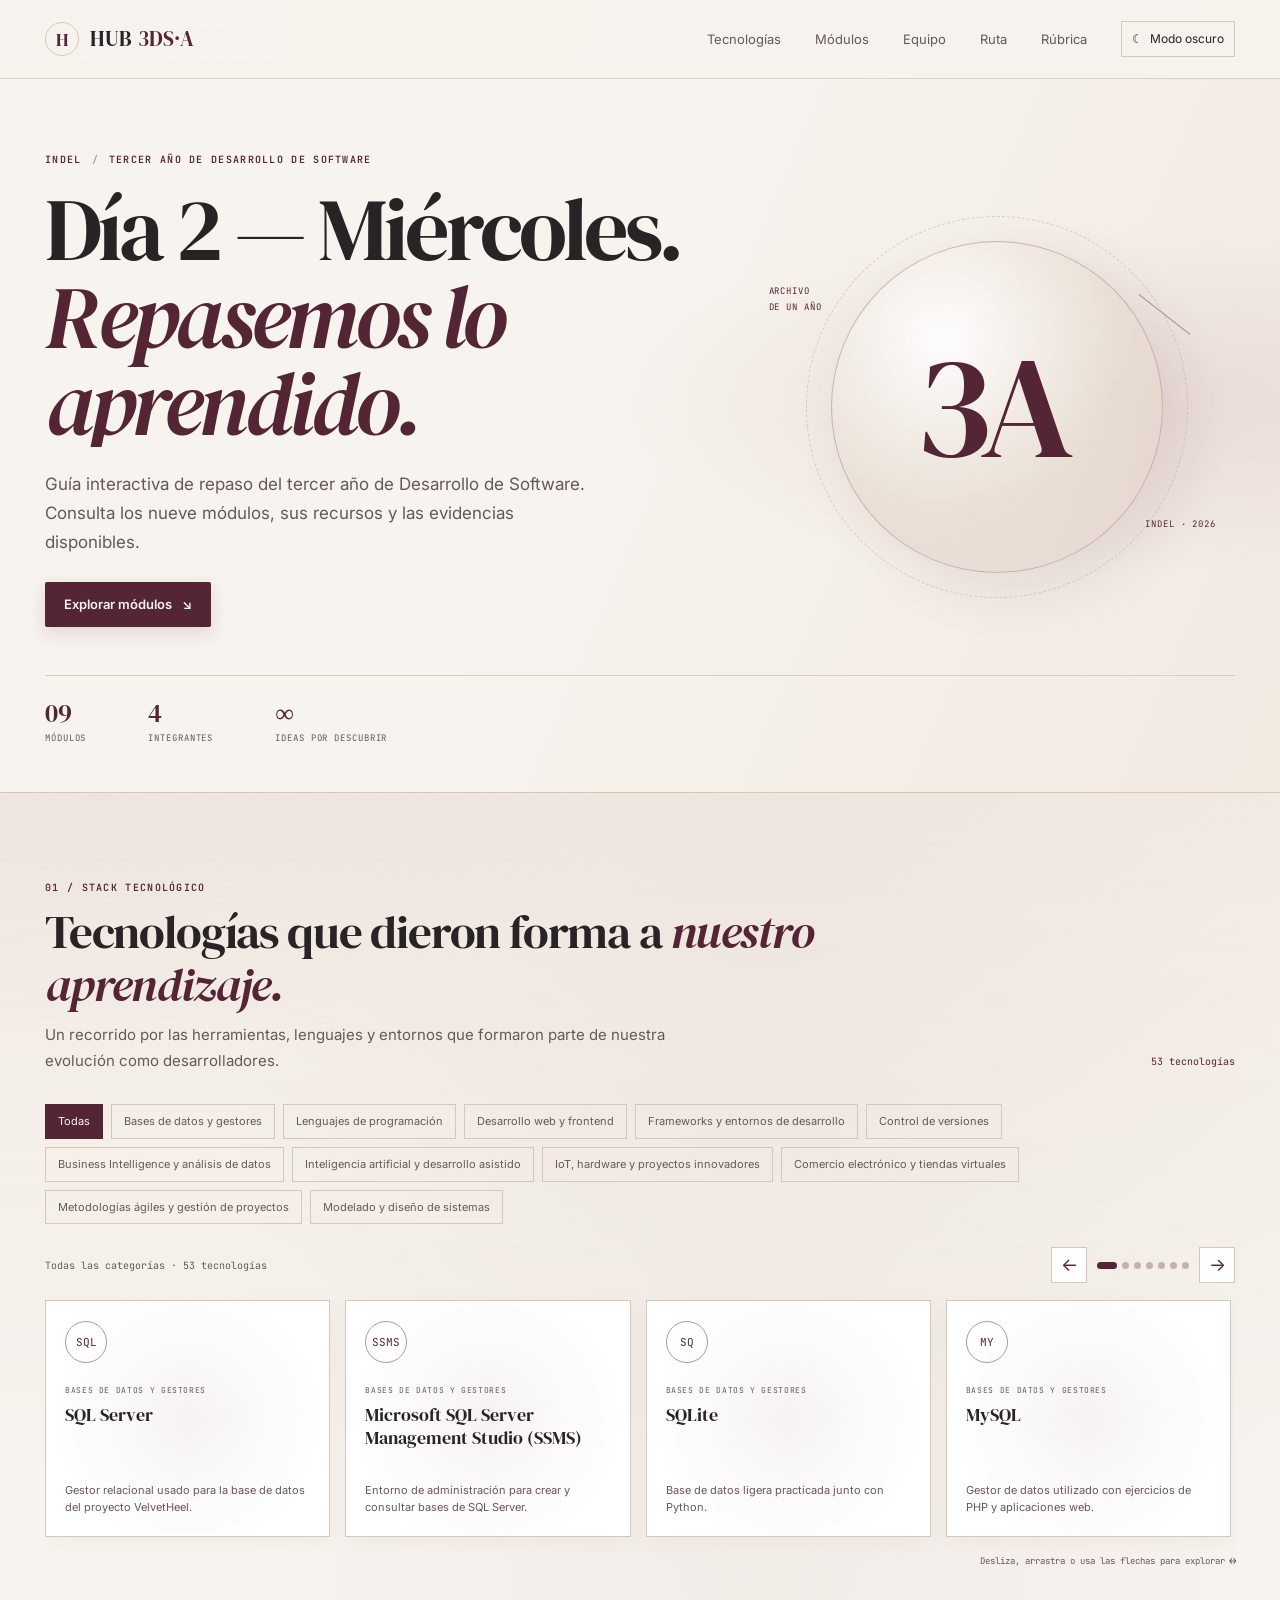
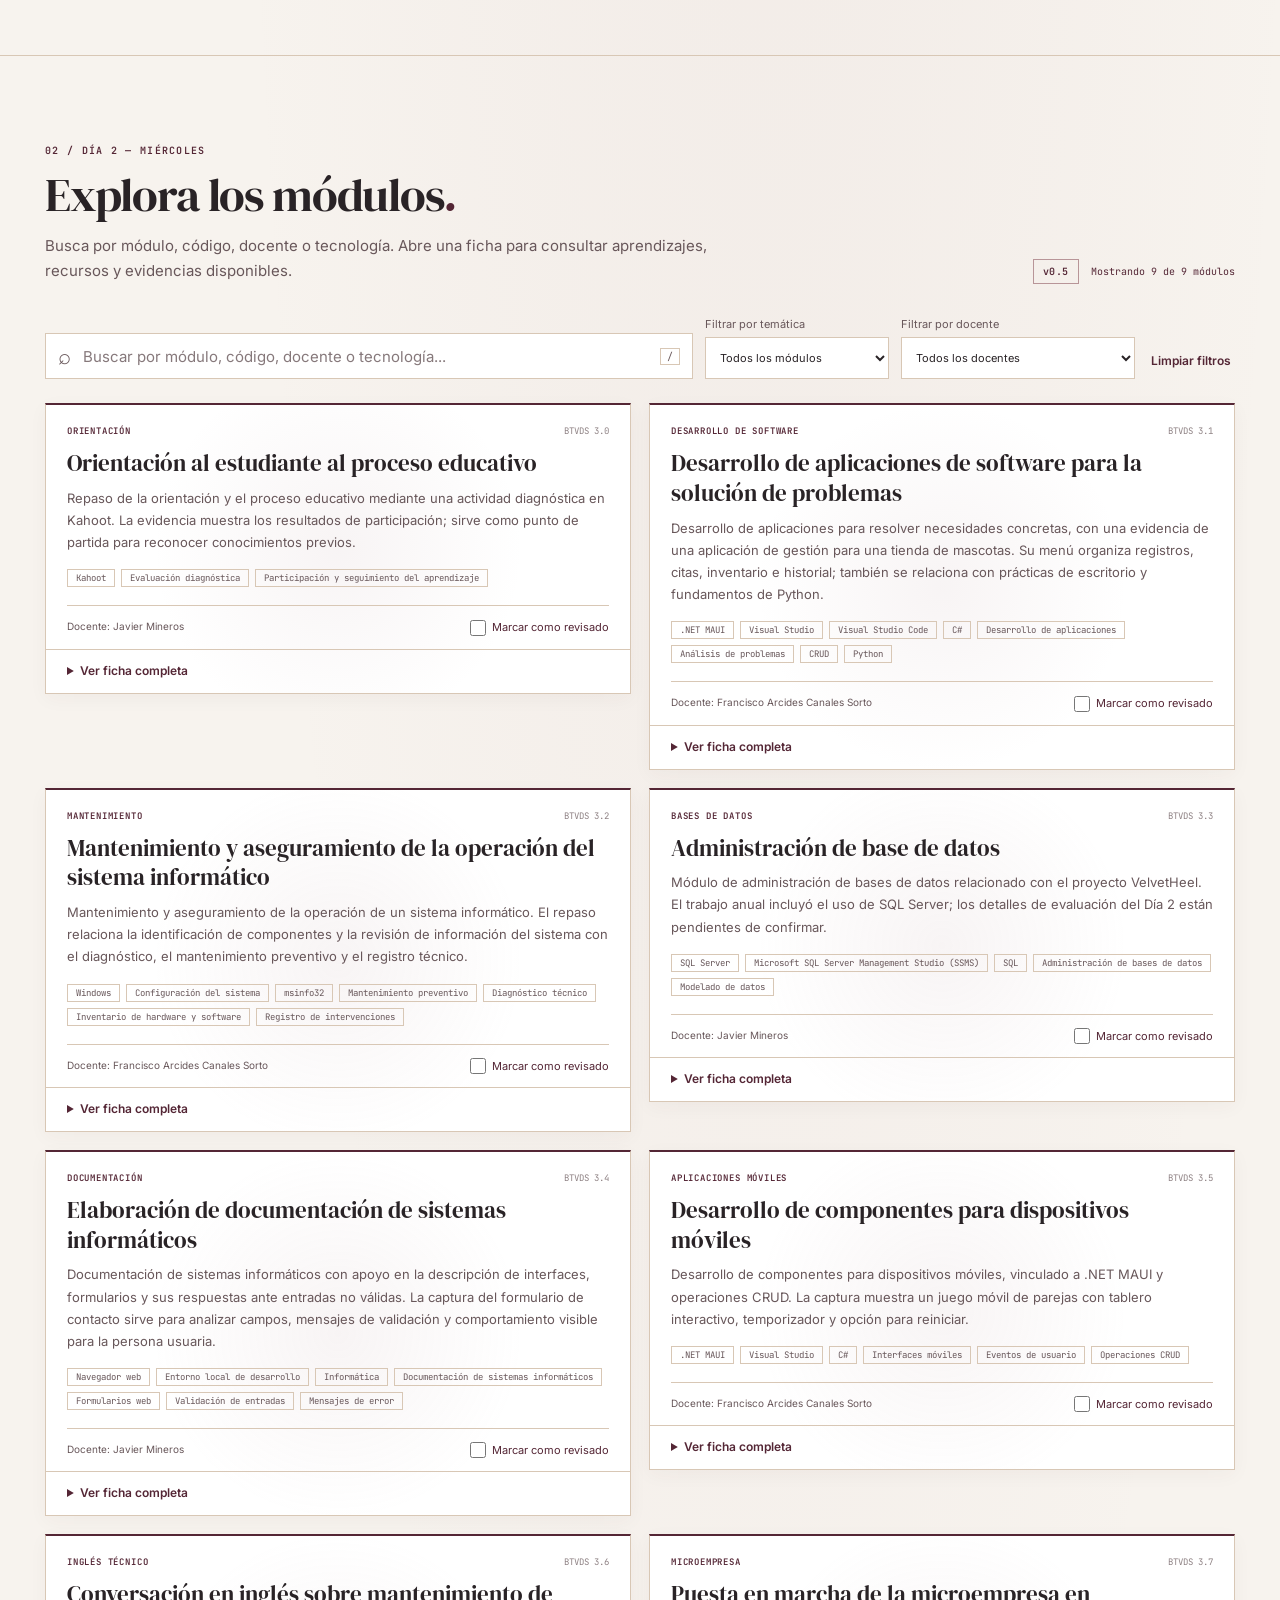
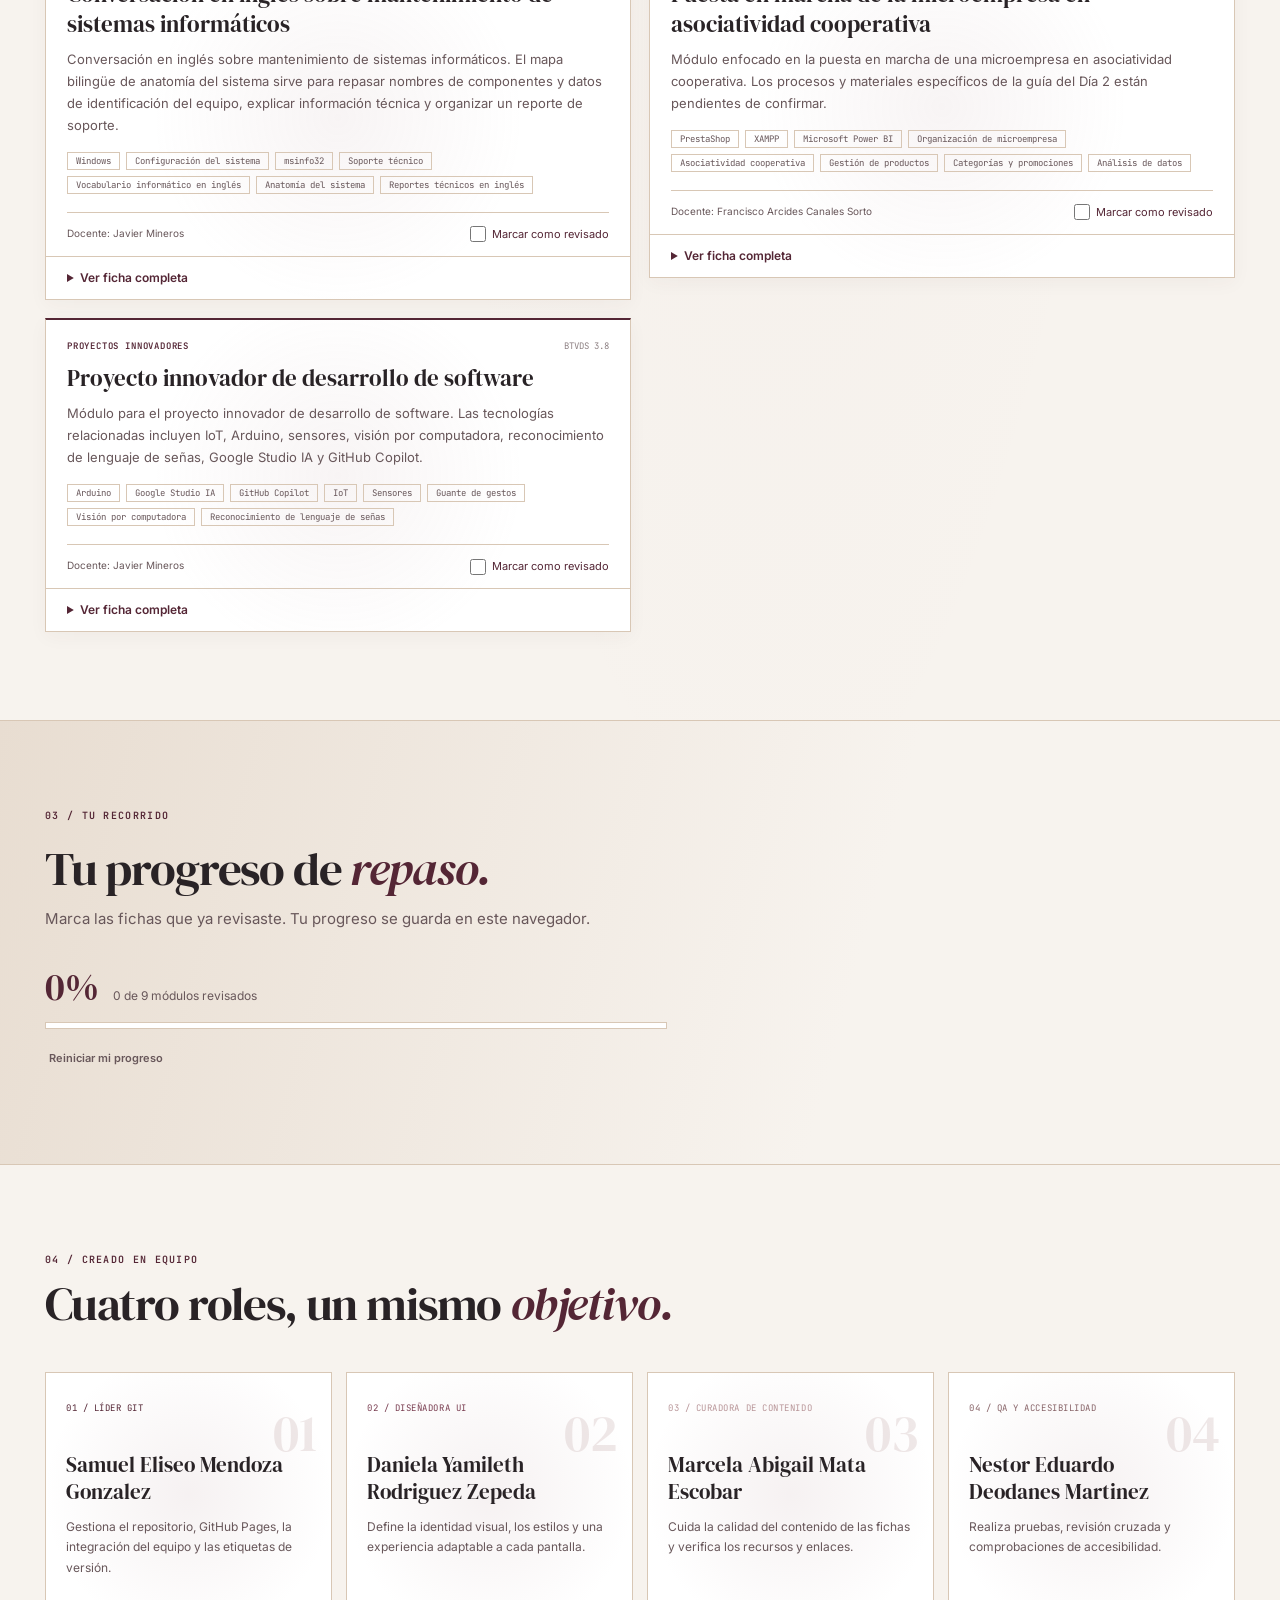
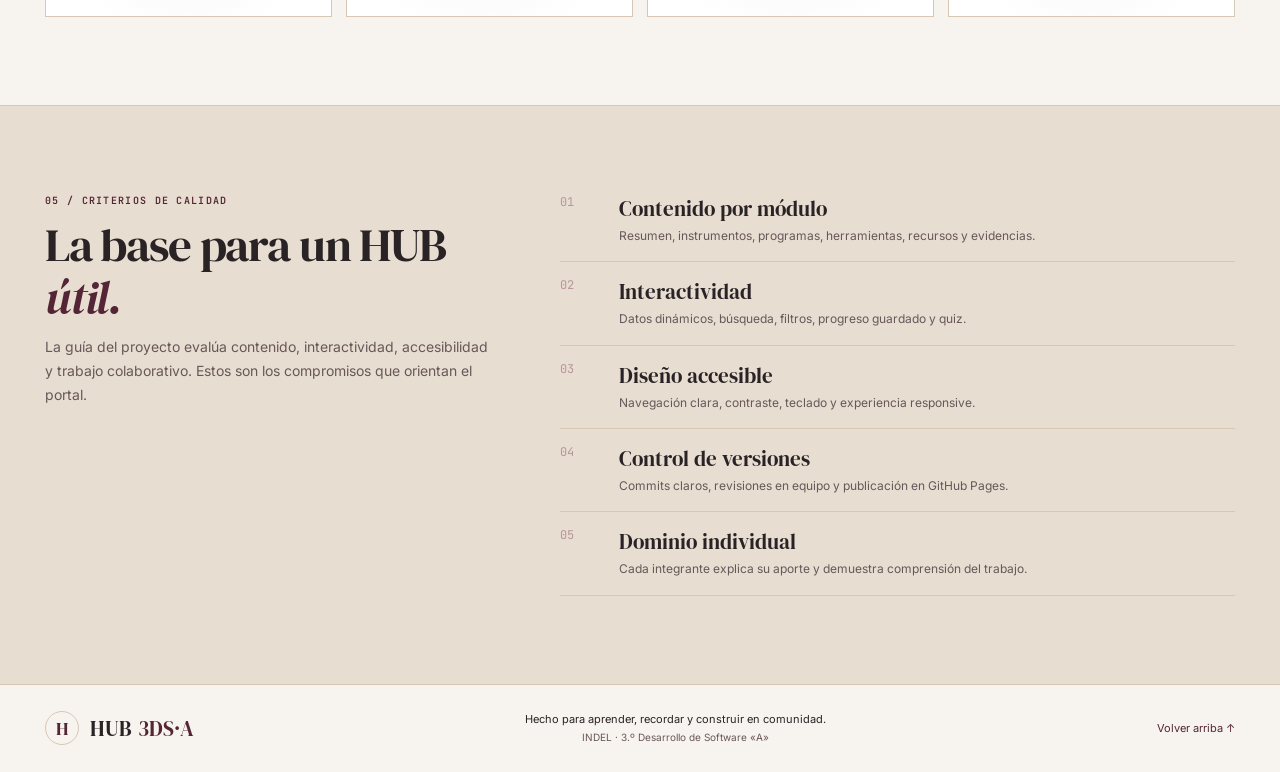
==== commit fe9c475e: "actualizacion dia miercoles" ====
--- a/hub-3ds-a/index.html
+++ b/hub-3ds-a/index.html
@@ -3,9 +3,9 @@
 <head>
   <meta charset="utf-8">
   <meta name="viewport" content="width=device-width, initial-scale=1">
-  <meta name="description" content="Portal educativo HUB 3DS·A: repasa los módulos técnicos del año, sus herramientas, evidencias y recursos.">
+  <meta name="description" content="Guía interactiva de repaso del Día 2 (miércoles), v0.5, para tercer año de Desarrollo de Software del INDEL.">
   <meta name="theme-color" content="#F7F3EE">
-  <title>HUB 3DS·A — Un año de ideas</title>
+  <title>HUB 3DS·A — Día 2 · Miércoles · v0.5</title>
   <link rel="preconnect" href="https://fonts.googleapis.com">
   <link rel="preconnect" href="https://fonts.gstatic.com" crossorigin>
   <link href="https://fonts.googleapis.com/css2?family=DM+Serif+Display&family=Inter:wght@400;500;600;700&family=JetBrains+Mono:wght@400;600&display=swap" rel="stylesheet">
@@ -34,11 +34,11 @@
   <main id="contenido">
     <section class="hero" id="inicio">
       <div class="wrap hero-inner">
-        <p class="eyebrow">INDEL <span class="eyebrow-divider">/</span> 3.º DESARROLLO DE SOFTWARE «A»</p>
+        <p class="eyebrow">INDEL <span class="eyebrow-divider">/</span> TERCER AÑO DE DESARROLLO DE SOFTWARE</p>
         <div class="hero-copy-layout">
           <div class="hero-title-wrap">
-            <h1><span class="title-line">Un año de ideas.</span><span class="title-line title-emphasis">Un HUB para compartirlas.</span></h1>
-            <p class="hero-copy">El mapa interactivo de nuestro recorrido técnico: proyectos, herramientas y aprendizajes construidos en equipo.</p>
+            <h1><span class="title-line">Día 2 — Miércoles.</span><span class="title-line title-emphasis">Repasemos lo aprendido.</span></h1>
+            <p class="hero-copy">Guía interactiva de repaso del tercer año de Desarrollo de Software. Consulta los nueve módulos, sus recursos y las evidencias disponibles.</p>
             <div class="hero-actions">
               <a class="button button-primary" href="#modulos">Explorar módulos <span aria-hidden="true">↘</span></a>
             </div>
@@ -88,33 +88,39 @@
       <div class="wrap">
         <div class="section-heading">
           <div>
-            <p class="eyebrow">02 / ARCHIVO DE APRENDIZAJE</p>
+            <p class="eyebrow">02 / DÍA 2 — MIÉRCOLES</p>
             <h2>Explora los módulos<span class="accent">.</span></h2>
-            <p class="section-intro">Busca por tecnología, tema o integrante. Abre una ficha para consultar herramientas, evidencias y comprobar lo aprendido.</p>
-          </div>
-          <p class="module-count" id="results-count" aria-live="polite"></p>
+            <p class="section-intro">Busca por módulo, código, docente o tecnología. Abre una ficha para consultar aprendizajes, recursos y evidencias disponibles.</p>
+          </div>
+          <div class="module-heading-meta">
+            <span class="version-badge">v0.5</span>
+            <p class="module-count" id="results-count" aria-live="polite"></p>
+          </div>
         </div>
         <div class="filters" role="search" aria-label="Buscar y filtrar módulos">
           <label class="search-box">
             <span class="sr-only">Buscar módulos</span>
             <span aria-hidden="true">⌕</span>
-            <input id="module-search" type="search" placeholder="Buscar módulo, tecnología o concepto…" autocomplete="off">
+            <input id="module-search" type="search" placeholder="Buscar por módulo, código, docente o tecnología..." autocomplete="off">
             <kbd>/</kbd>
           </label>
-          <label class="filter-label">Filtrar por área
+          <label class="filter-label">Filtrar por temática
             <select id="category-filter">
-              <option value="all">Todas las áreas</option>
+              <option value="all">Todos los módulos</option>
             </select>
           </label>
-          <label class="filter-label">Filtrar por integrante
+          <label class="filter-label">Filtrar por docente
             <select id="owner-filter">
-              <option value="all">Todo el equipo</option>
+              <option value="all">Todos los docentes</option>
             </select>
           </label>
           <button class="text-button" id="clear-filters" type="button">Limpiar filtros</button>
         </div>
         <div class="module-grid" id="module-grid" aria-live="polite"></div>
-        <p class="empty-state" id="empty-state" hidden>No encontramos módulos con esos filtros. Prueba con otra búsqueda.</p>
+        <div class="empty-state" id="empty-state" hidden>
+          <p>No encontramos módulos con esos criterios.</p>
+          <button class="text-button" id="clear-empty-filters" type="button">Limpiar filtros y mostrar los nueve módulos</button>
+        </div>
       </div>
     </section>
 
@@ -122,9 +128,9 @@
       <div class="wrap progress-layout">
         <div>
           <p class="eyebrow">03 / TU RECORRIDO</p>
-          <h2>Aprender también es <span class="accent">avanzar.</span></h2>
+          <h2>Tu progreso de <span class="accent">repaso.</span></h2>
           <p class="section-intro">Marca las fichas que ya revisaste. Tu progreso se guarda en este navegador.</p>
-          <div class="progress-readout"><strong id="progress-value">0%</strong><span id="progress-caption">0 de 0 módulos revisados</span></div>
+          <div class="progress-readout"><strong id="progress-value">0%</strong><span id="progress-caption">0 de 9 módulos revisados</span></div>
           <div class="progress-track" role="progressbar" aria-label="Progreso de módulos revisados" aria-valuemin="0" aria-valuemax="100" aria-valuenow="0" id="progress-bar"><span id="progress-fill"></span></div>
           <button class="text-button reset-progress" id="reset-progress" type="button">Reiniciar mi progreso</button>
         </div>
@@ -171,5 +177,26 @@
       <a class="back-top" href="#inicio">Volver arriba ↑</a>
     </div>
   </footer>
+  <dialog class="evidence-dialog" id="evidence-dialog" aria-labelledby="evidence-dialog-title">
+    <div class="dialog-shell">
+      <header class="dialog-header">
+        <div>
+          <p class="eyebrow">ARCHIVO DE APRENDIZAJE</p>
+          <h2 id="evidence-dialog-title">Evidencia del módulo</h2>
+          <p class="dialog-module-name" id="evidence-module-name"></p>
+        </div>
+        <button class="dialog-close" id="evidence-dialog-close" type="button" aria-label="Cerrar evidencias">×</button>
+      </header>
+      <div class="dialog-gallery" id="evidence-gallery"></div>
+    </div>
+  </dialog>
+  <dialog class="evidence-preview-dialog" id="evidence-preview-dialog" aria-labelledby="evidence-preview-title">
+    <div class="preview-shell">
+      <button class="dialog-close preview-close" id="evidence-preview-close" type="button" aria-label="Cerrar vista ampliada">×</button>
+      <h2 class="sr-only" id="evidence-preview-title">Vista ampliada de la evidencia</h2>
+      <img id="evidence-preview-image" alt="">
+      <p class="preview-caption" id="evidence-preview-caption"></p>
+    </div>
+  </dialog>
 </body>
 </html>
--- a/hub-3ds-a/css/styles.css
+++ b/hub-3ds-a/css/styles.css
@@ -313,6 +313,10 @@
 .section-intro { max-width: 680px; margin: 0; color: var(--muted); font-size: 15px; }
 .module-count { flex: 0 0 auto; margin: 0 0 5px; color: var(--wine); font: 10px var(--mono); }
 :root[data-theme="dark"] .module-count { color: var(--accent); }
+.module-heading-meta { display: flex; align-items: center; gap: 12px; }
+.module-heading-meta .module-count { margin: 0; }
+.version-badge { padding: 5px 9px; border: 1px solid var(--rose); color: var(--wine); font: 600 10px var(--mono); letter-spacing: .06em; }
+:root[data-theme="dark"] .version-badge { color: var(--accent); border-color: var(--accent); }
 .technology-filters { display: flex; flex-wrap: wrap; gap: 8px; margin-bottom: 23px; }
 .technology-filter {
   padding: 7px 12px;
@@ -409,7 +413,9 @@
   box-shadow: 0 5px 18px rgb(67 42 46 / 4%);
   transition: transform .28s ease, border-color .28s ease, box-shadow .28s ease;
 }
+.module-card[hidden] { display: none; }
 .module-card:hover { transform: perspective(1000px) rotateX(var(--tilt-x, 0deg)) rotateY(var(--tilt-y, 0deg)) translateY(-3px); border-color: var(--rose); box-shadow: var(--shadow); }
+.module-card.is-reviewed { border-left: 3px solid var(--rose); }
 .accent-cyan { --card-accent: var(--wine); }
 .accent-magenta { --card-accent: var(--burgundy); }
 .accent-amber { --card-accent: var(--rose); }
@@ -421,21 +427,26 @@
 .module-summary { min-height: 63px; margin: 0 21px 16px; color: var(--muted); font-size: 13px; }
 .technology-list { display: flex; flex-wrap: wrap; gap: 6px; margin: 0 21px 18px; padding: 0; list-style: none; }
 .technology-list li { padding: 2px 8px; border: 1px solid var(--champagne); color: var(--muted); font: 9px var(--mono); }
-.card-footer { display: flex; align-items: center; justify-content: space-between; gap: 12px; margin-inline: 21px; padding-block: 12px; border-top: 1px solid var(--champagne); }
-.module-owner { overflow: hidden; color: var(--muted); font-size: 10px; text-overflow: ellipsis; white-space: nowrap; }
+.card-footer { display: flex; align-items: flex-start; justify-content: space-between; gap: 12px; margin-inline: 21px; padding-block: 12px; border-top: 1px solid var(--champagne); }
+.module-owner { min-width: 0; color: var(--muted); font-size: 10px; overflow-wrap: anywhere; }
 .evidence-trigger {
-  flex: 0 0 auto;
-  padding: 4px 8px;
-  border: 1px solid var(--champagne);
-  background: transparent;
-  color: var(--wine);
+  display: inline-flex;
+  min-height: 42px;
+  align-items: center;
+  justify-content: center;
+  gap: 8px;
+  padding: 8px 14px;
+  border: 1px solid var(--burgundy);
+  background: var(--wine);
+  color: var(--ivory);
   cursor: pointer;
-  font-size: 10px;
-  transition: background .2s ease, color .2s ease, border-color .2s ease;
-}
-.evidence-trigger:hover { border-color: var(--wine); background: var(--wine); color: var(--ivory); }
-:root[data-theme="dark"] .evidence-trigger { border-color: var(--border); color: var(--text); }
-:root[data-theme="dark"] .evidence-trigger:hover { border-color: var(--accent); background: var(--accent); color: var(--charcoal); }
+  font-size: 12px;
+  font-weight: 600;
+  transition: background .2s ease, color .2s ease, border-color .2s ease, transform .2s ease, box-shadow .2s ease;
+}
+.evidence-trigger:hover { transform: translateY(-1px); border-color: var(--wine); background: var(--burgundy); box-shadow: 0 5px 15px rgb(84 38 53 / 18%); }
+:root[data-theme="dark"] .evidence-trigger { border-color: var(--accent); background: var(--accent); color: var(--charcoal); }
+:root[data-theme="dark"] .evidence-trigger:hover { border-color: var(--rose); background: var(--rose); }
 .review-label { display: inline-flex; flex: 0 0 auto; align-items: center; gap: 6px; cursor: pointer; color: var(--wine); font-size: 11px; }
 .review-checkbox { width: 16px; height: 16px; margin: 0; accent-color: var(--wine); }
 .module-details { border-top: 1px solid var(--champagne); }
@@ -448,9 +459,12 @@
 .detail-block h4:focus { outline: 2px solid var(--accent); outline-offset: 4px; }
 .detail-block ul { display: grid; gap: 4px; margin: 0; padding-left: 19px; color: var(--muted); font-size: 12px; }
 .detail-block li::marker { color: var(--rose); }
+.detail-description { margin: 2px 0 5px; color: var(--muted); font-size: 11px; }
+.pending-note { margin: 0; color: var(--muted); font-size: 11px; }
+.evidence-intro { margin: 0 0 10px; color: var(--muted); font-size: 12px; }
 .evidence-gallery { display: grid; grid-template-columns: repeat(auto-fit, minmax(150px, 1fr)); gap: 10px; margin-top: 12px; }
 .evidence-figure { overflow: hidden; margin: 0; border: 1px solid var(--champagne); background: var(--surface-soft); }
-.evidence-figure img { display: block; width: 100%; height: auto; }
+.evidence-figure img { display: block; width: 100%; max-height: 480px; height: auto; object-fit: contain; }
 .evidence-figure figcaption { padding: 7px 9px; color: var(--muted); font-size: 10px; }
 .evidence-placeholder {
   display: grid;
@@ -472,10 +486,12 @@
 :root[data-theme="dark"] .evidence-placeholder { color: var(--text); }
 :root[data-theme="dark"] .evidence-placeholder-mark { color: var(--accent); }
 .inline-list { display: flex !important; flex-wrap: wrap; gap: 5px 18px !important; }
-.resource-links { display: flex; flex-wrap: wrap; gap: 8px; }
+.resource-links { display: grid; gap: 10px; }
+.resource-item { padding: 10px 12px; border: 1px solid var(--champagne); background: var(--surface-soft); }
 .resource-links a { position: relative; color: var(--wine); font-size: 11px; text-decoration: none; }
 .resource-links a::after { position: absolute; right: 100%; bottom: 0; left: 0; height: 1px; background: var(--wine); transition: right .22s ease; content: ""; }
 .resource-links a:hover::after { right: 0; }
+.resource-description { margin: 4px 0 0; color: var(--muted); font-size: 11px; }
 .quiz-details { margin-top: 18px; border: 1px solid var(--champagne); background: var(--surface-soft); }
 .quiz-details > summary { color: var(--wine); }
 .quiz-form { padding: 0 12px 13px; }
@@ -489,6 +505,33 @@
 .quiz-feedback.is-success { color: var(--wine); }
 :root[data-theme="dark"] .quiz-feedback.is-success { color: var(--accent); }
 .empty-state { margin: 30px 0; padding: 22px; border: 1px dashed var(--champagne); color: var(--muted); text-align: center; }
+.empty-state p { margin: 0 0 8px; }
+.evidence-dialog, .evidence-preview-dialog { max-width: calc(100vw - 28px); max-height: calc(100vh - 28px); padding: 0; border: 1px solid var(--champagne); background: var(--surface); color: var(--text); box-shadow: 0 24px 80px rgb(41 35 38 / 24%); }
+.evidence-dialog { width: min(940px, calc(100vw - 28px)); }
+.evidence-dialog::backdrop, .evidence-preview-dialog::backdrop { background: rgb(25 18 21 / 68%); backdrop-filter: blur(4px); }
+.dialog-shell { max-height: calc(100vh - 30px); overflow: auto; padding: clamp(18px, 4vw, 32px); }
+.dialog-header { display: flex; align-items: flex-start; justify-content: space-between; gap: 20px; padding-bottom: 20px; border-bottom: 1px solid var(--champagne); }
+.dialog-header .eyebrow { margin-bottom: 7px; }
+.dialog-header h2 { margin-bottom: 5px; font-size: clamp(27px, 4vw, 38px); }
+.dialog-module-name { margin: 0; color: var(--muted); font-size: 13px; }
+.dialog-close { display: grid; flex: 0 0 auto; width: 42px; height: 42px; place-items: center; border: 1px solid var(--champagne); background: var(--surface); color: var(--text); cursor: pointer; font-size: 25px; line-height: 1; }
+.dialog-close:hover { border-color: var(--wine); color: var(--wine); }
+.dialog-gallery { display: grid; grid-template-columns: repeat(auto-fit, minmax(min(100%, 240px), 1fr)); gap: 14px; padding-top: 20px; }
+.evidence-item { min-width: 0; padding: 12px; border: 1px solid var(--champagne); background: var(--surface-soft); }
+.evidence-type { color: var(--wine); font: 600 9px var(--mono); letter-spacing: .08em; text-transform: uppercase; }
+:root[data-theme="dark"] .evidence-type { color: var(--accent); }
+.evidence-item-title { margin: 6px 0 3px; font: 400 18px/1.3 var(--serif); }
+.evidence-item-description { margin: 0 0 10px; color: var(--muted); font-size: 11px; }
+.evidence-preview-trigger { display: block; width: 100%; padding: 0; overflow: hidden; border: 1px solid var(--champagne); background: var(--surface); cursor: zoom-in; }
+.evidence-preview-trigger img { display: block; width: 100%; max-height: 300px; object-fit: contain; }
+.evidence-link { display: inline-flex; min-height: 40px; align-items: center; color: var(--wine); font-size: 12px; font-weight: 600; }
+:root[data-theme="dark"] .evidence-link { color: var(--accent); }
+.dialog-empty { grid-column: 1 / -1; margin: 0; padding: 24px; border: 1px dashed var(--champagne); color: var(--muted); text-align: center; }
+.evidence-preview-dialog { width: min(1200px, calc(100vw - 28px)); }
+.preview-shell { position: relative; display: grid; min-height: 200px; max-height: calc(100vh - 30px); justify-items: center; gap: 12px; overflow: auto; padding: clamp(42px, 6vw, 72px) 18px 20px; }
+.preview-shell > img { display: block; max-width: 100%; max-height: calc(100vh - 170px); object-fit: contain; }
+.preview-close { position: absolute; top: 12px; right: 12px; }
+.preview-caption { max-width: 850px; margin: 0; color: var(--muted); font-size: 12px; text-align: center; }
 
 .progress-section { background: linear-gradient(105deg, var(--sand), var(--ivory) 66%); }
 :root[data-theme="dark"] .progress-section { background: linear-gradient(105deg, #422b32, var(--bg) 66%); }
@@ -579,6 +622,9 @@
   .technology-card { flex-basis: calc((100% - 30px) / 3); }
   .hero-copy-layout { grid-template-columns: minmax(0, 1fr) minmax(210px, .55fr); gap: 12px; }
   .hero-art { min-height: 290px; }
+}
+@media (max-width: 850px) and (min-width: 701px) {
+  .modules-section .section-heading { align-items: flex-start; flex-direction: column; gap: 12px; }
 }
 @media (max-width: 700px) {
   .wrap { width: min(100% - 34px, 560px); }
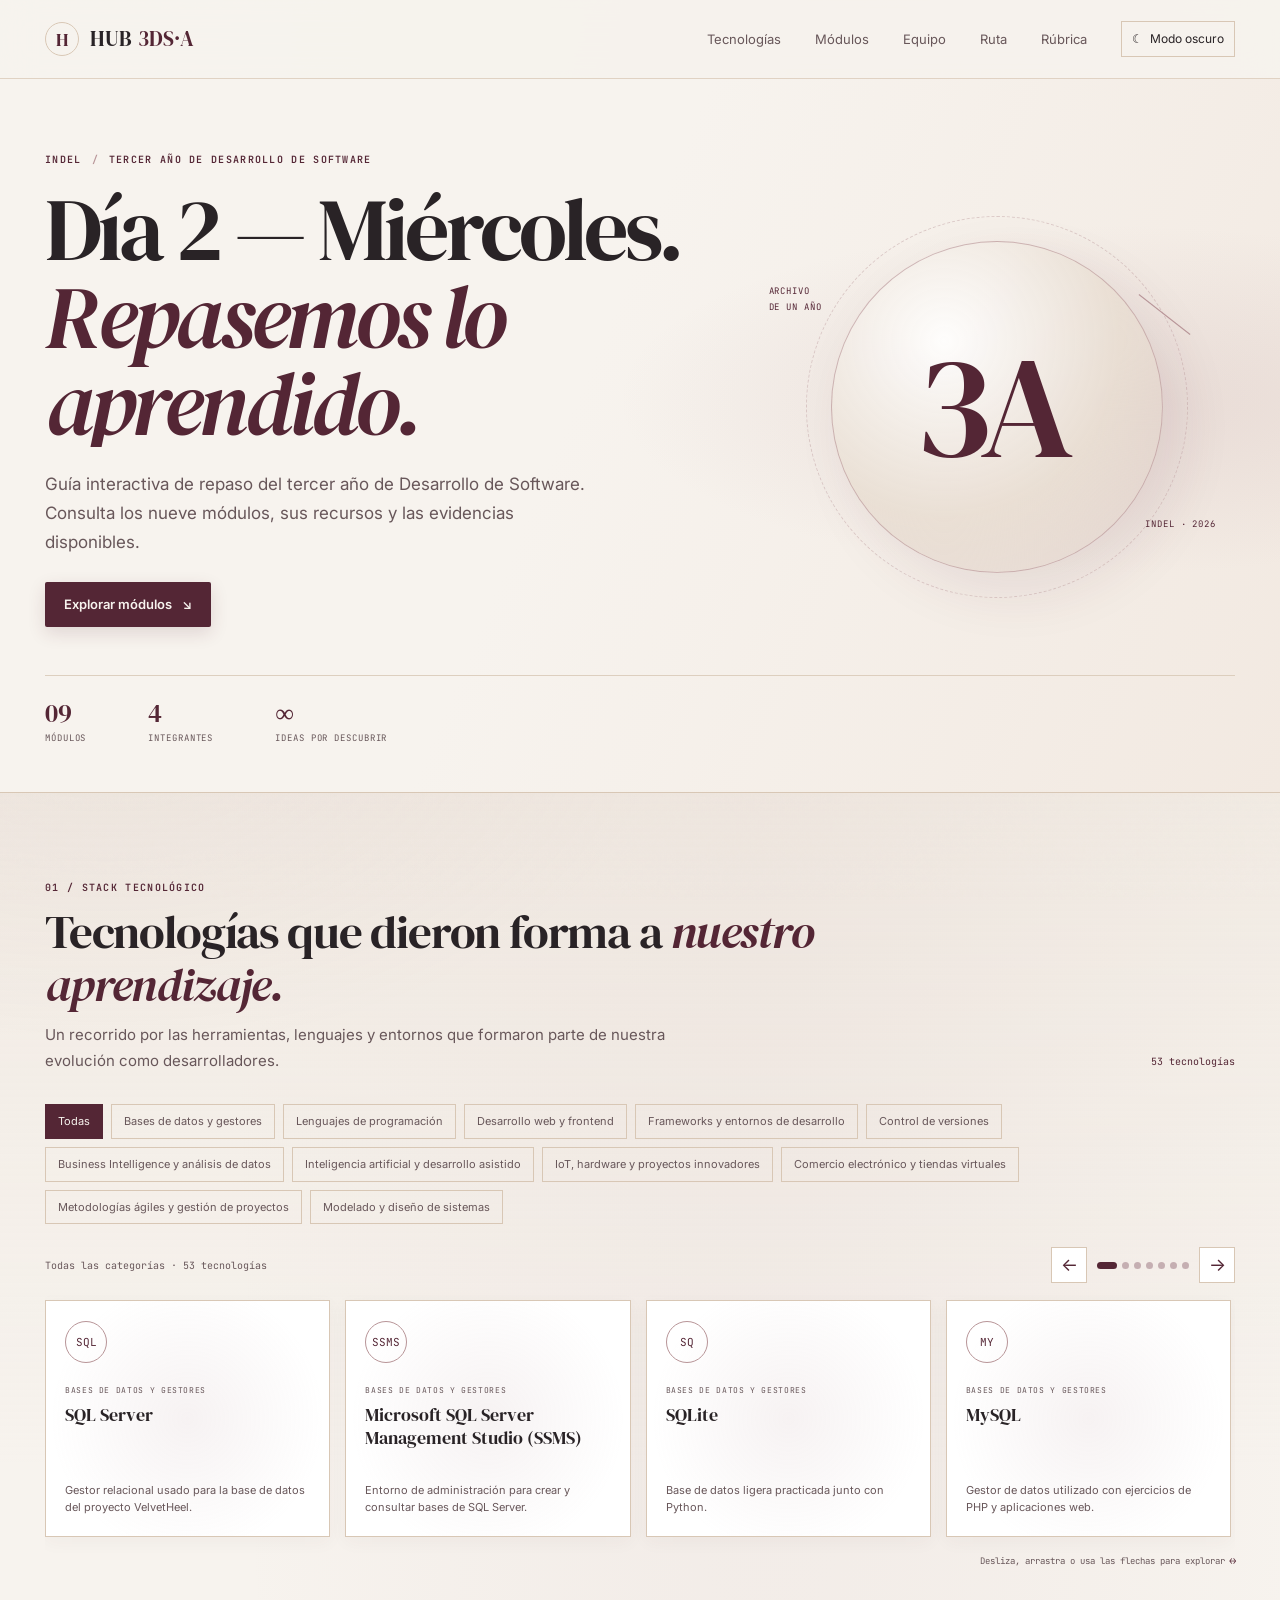
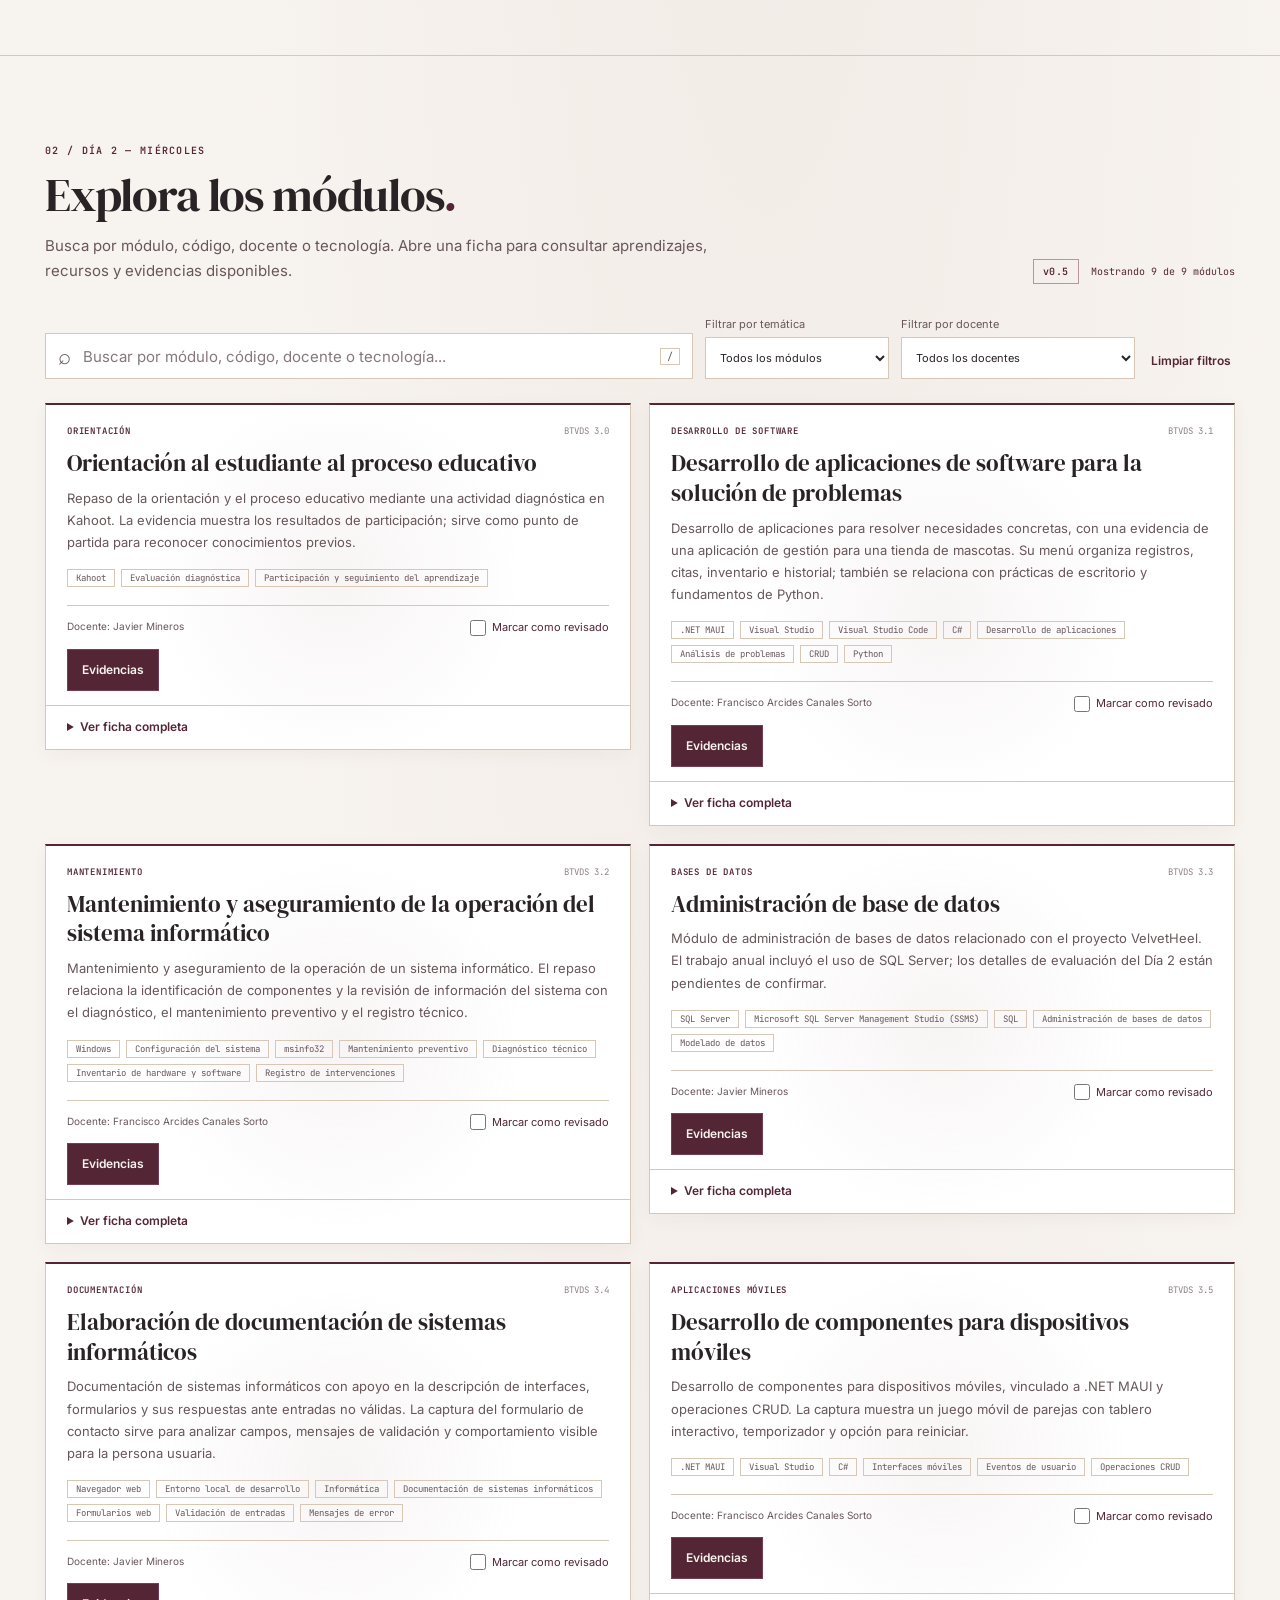
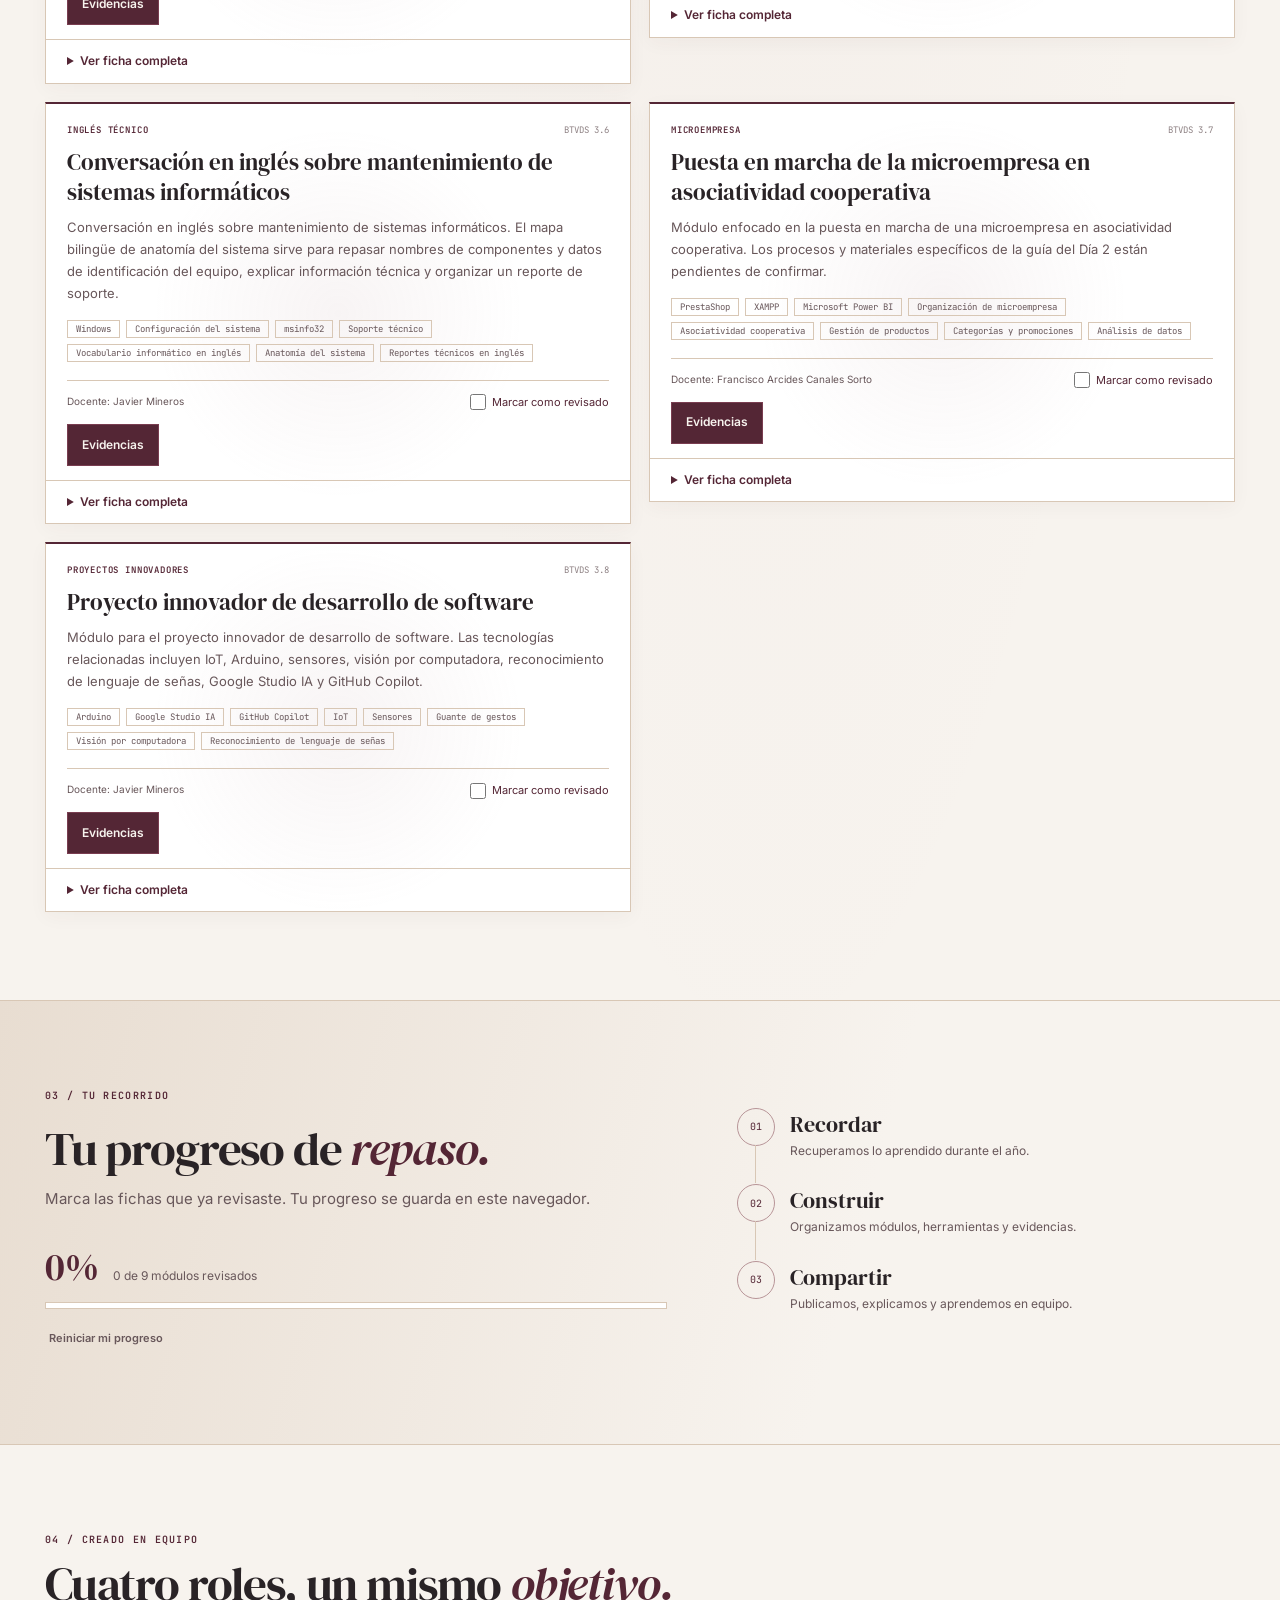
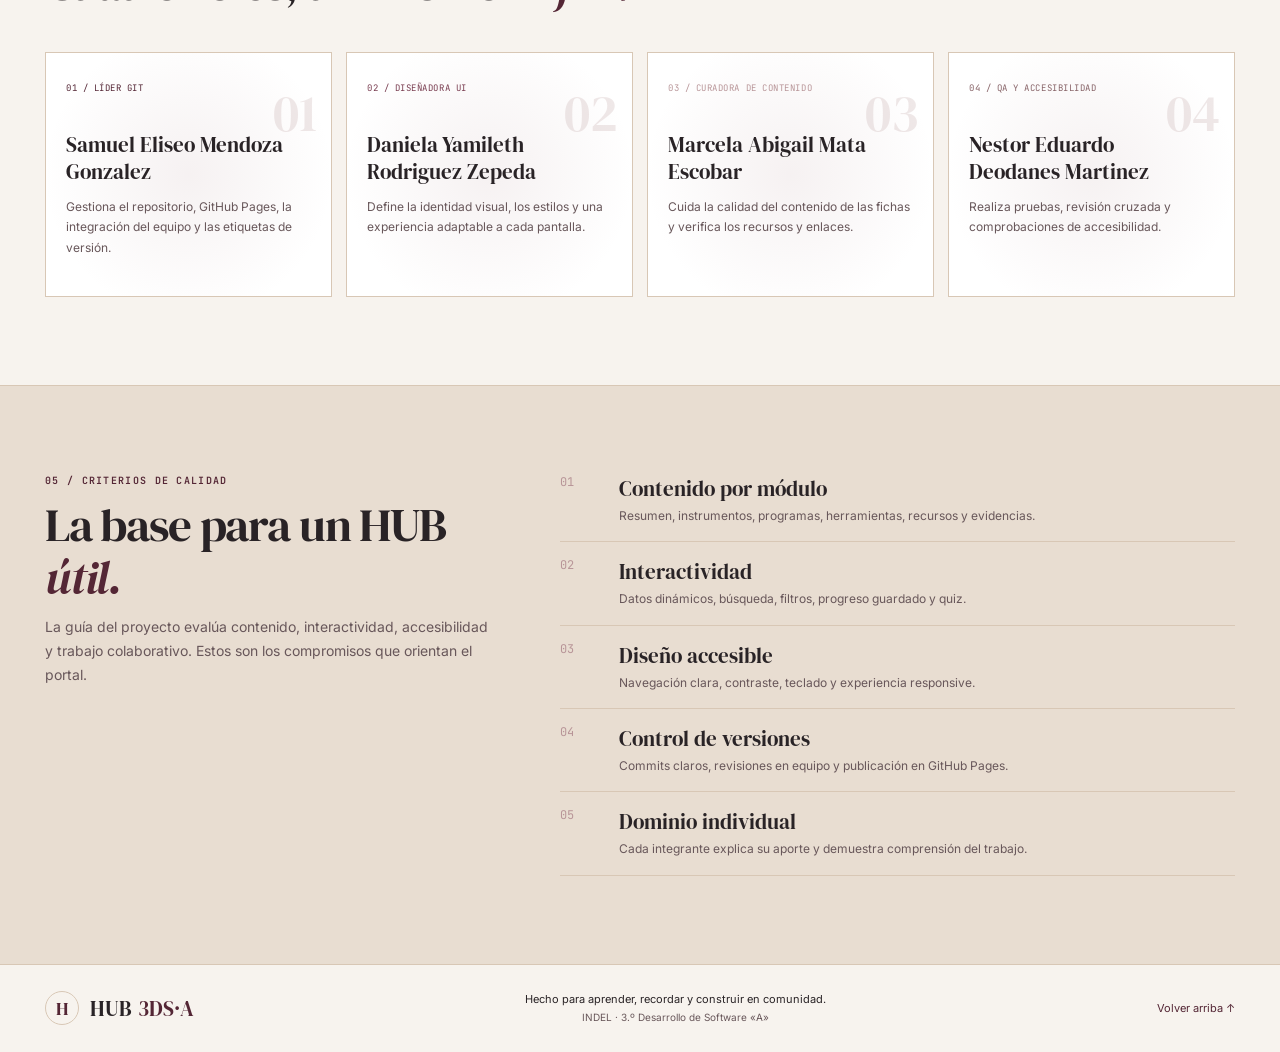
==== commit 1fbad040: "afinar detalles de informacion" ====
--- a/hub-3ds-a/index.html
+++ b/hub-3ds-a/index.html
@@ -9,10 +9,10 @@
   <link rel="preconnect" href="https://fonts.googleapis.com">
   <link rel="preconnect" href="https://fonts.gstatic.com" crossorigin>
   <link href="https://fonts.googleapis.com/css2?family=DM+Serif+Display&family=Inter:wght@400;500;600;700&family=JetBrains+Mono:wght@400;600&display=swap" rel="stylesheet">
-  <link rel="stylesheet" href="css/styles.css">
+  <link rel="stylesheet" href="css/styles.css?v=0.5.2">
   <script src="js/tecnologias.js" defer></script>
-  <script src="js/modulos.js" defer></script>
-  <script src="js/app.js" defer></script>
+  <script src="js/modulos.js?v=0.5.2" defer></script>
+  <script src="js/app.js?v=0.5.2" defer></script>
 </head>
 <body>
   <a class="skip-link" href="#contenido">Saltar al contenido</a>
--- a/hub-3ds-a/css/styles.css
+++ b/hub-3ds-a/css/styles.css
@@ -447,6 +447,7 @@
 .evidence-trigger:hover { transform: translateY(-1px); border-color: var(--wine); background: var(--burgundy); box-shadow: 0 5px 15px rgb(84 38 53 / 18%); }
 :root[data-theme="dark"] .evidence-trigger { border-color: var(--accent); background: var(--accent); color: var(--charcoal); }
 :root[data-theme="dark"] .evidence-trigger:hover { border-color: var(--rose); background: var(--rose); }
+.evidence-block { margin: 0 21px 14px; }
 .review-label { display: inline-flex; flex: 0 0 auto; align-items: center; gap: 6px; cursor: pointer; color: var(--wine); font-size: 11px; }
 .review-checkbox { width: 16px; height: 16px; margin: 0; accent-color: var(--wine); }
 .module-details { border-top: 1px solid var(--champagne); }
@@ -517,6 +518,7 @@
 .dialog-close { display: grid; flex: 0 0 auto; width: 42px; height: 42px; place-items: center; border: 1px solid var(--champagne); background: var(--surface); color: var(--text); cursor: pointer; font-size: 25px; line-height: 1; }
 .dialog-close:hover { border-color: var(--wine); color: var(--wine); }
 .dialog-gallery { display: grid; grid-template-columns: repeat(auto-fit, minmax(min(100%, 240px), 1fr)); gap: 14px; padding-top: 20px; }
+.dialog-gallery > .evidence-retry { grid-column: 1 / -1; justify-self: center; }
 .evidence-item { min-width: 0; padding: 12px; border: 1px solid var(--champagne); background: var(--surface-soft); }
 .evidence-type { color: var(--wine); font: 600 9px var(--mono); letter-spacing: .08em; text-transform: uppercase; }
 :root[data-theme="dark"] .evidence-type { color: var(--accent); }
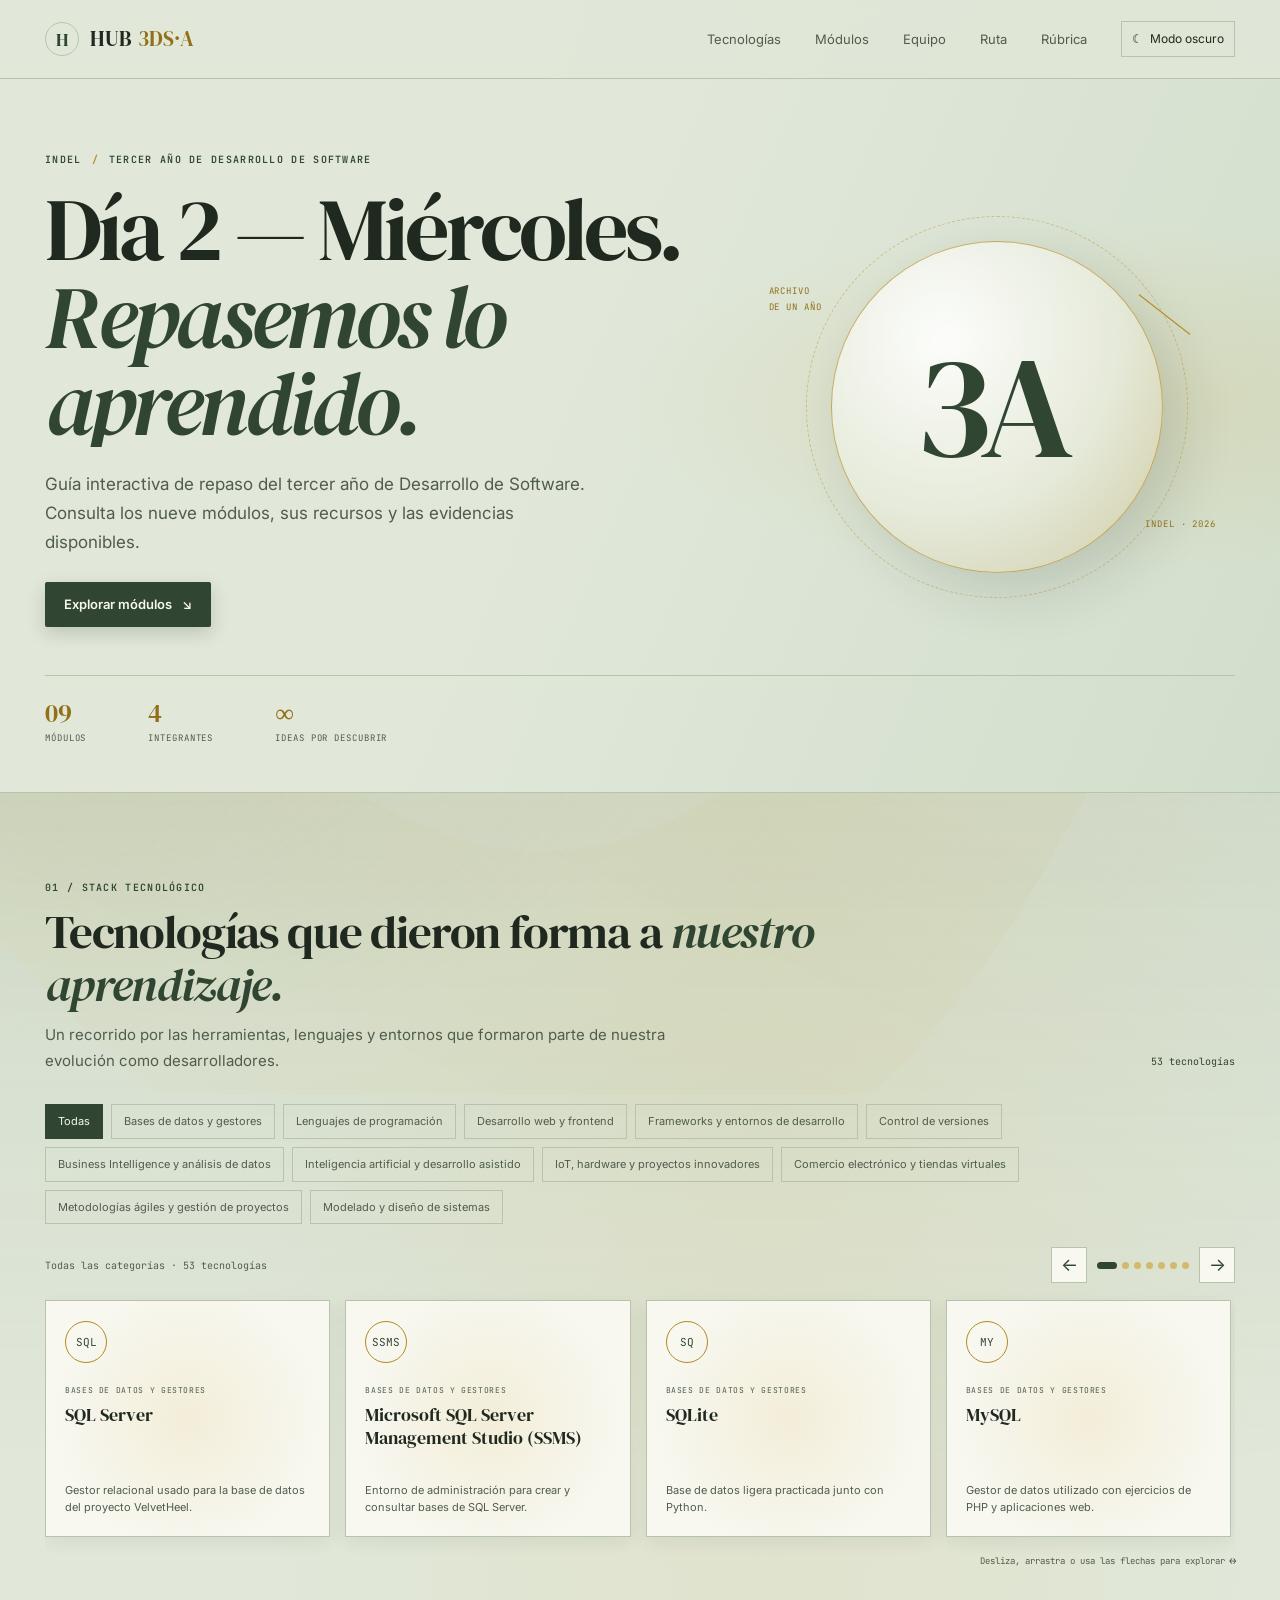
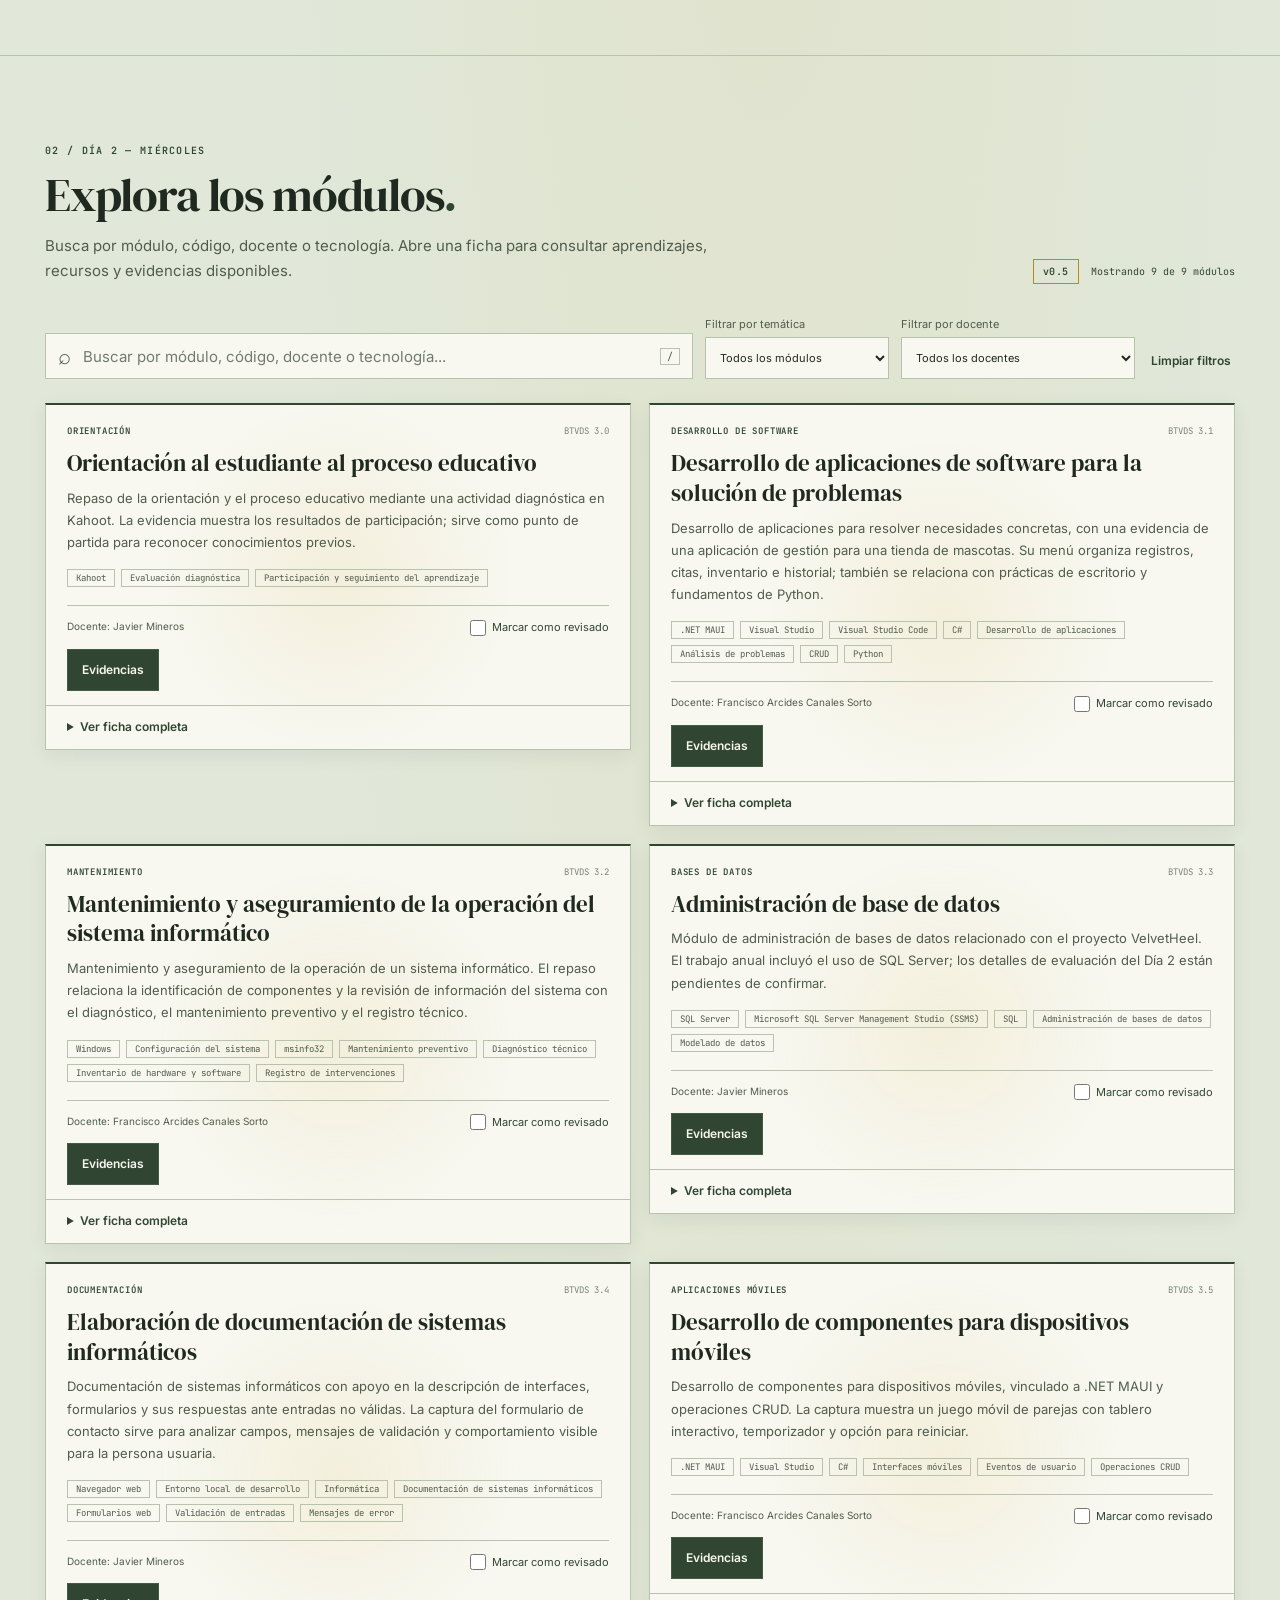
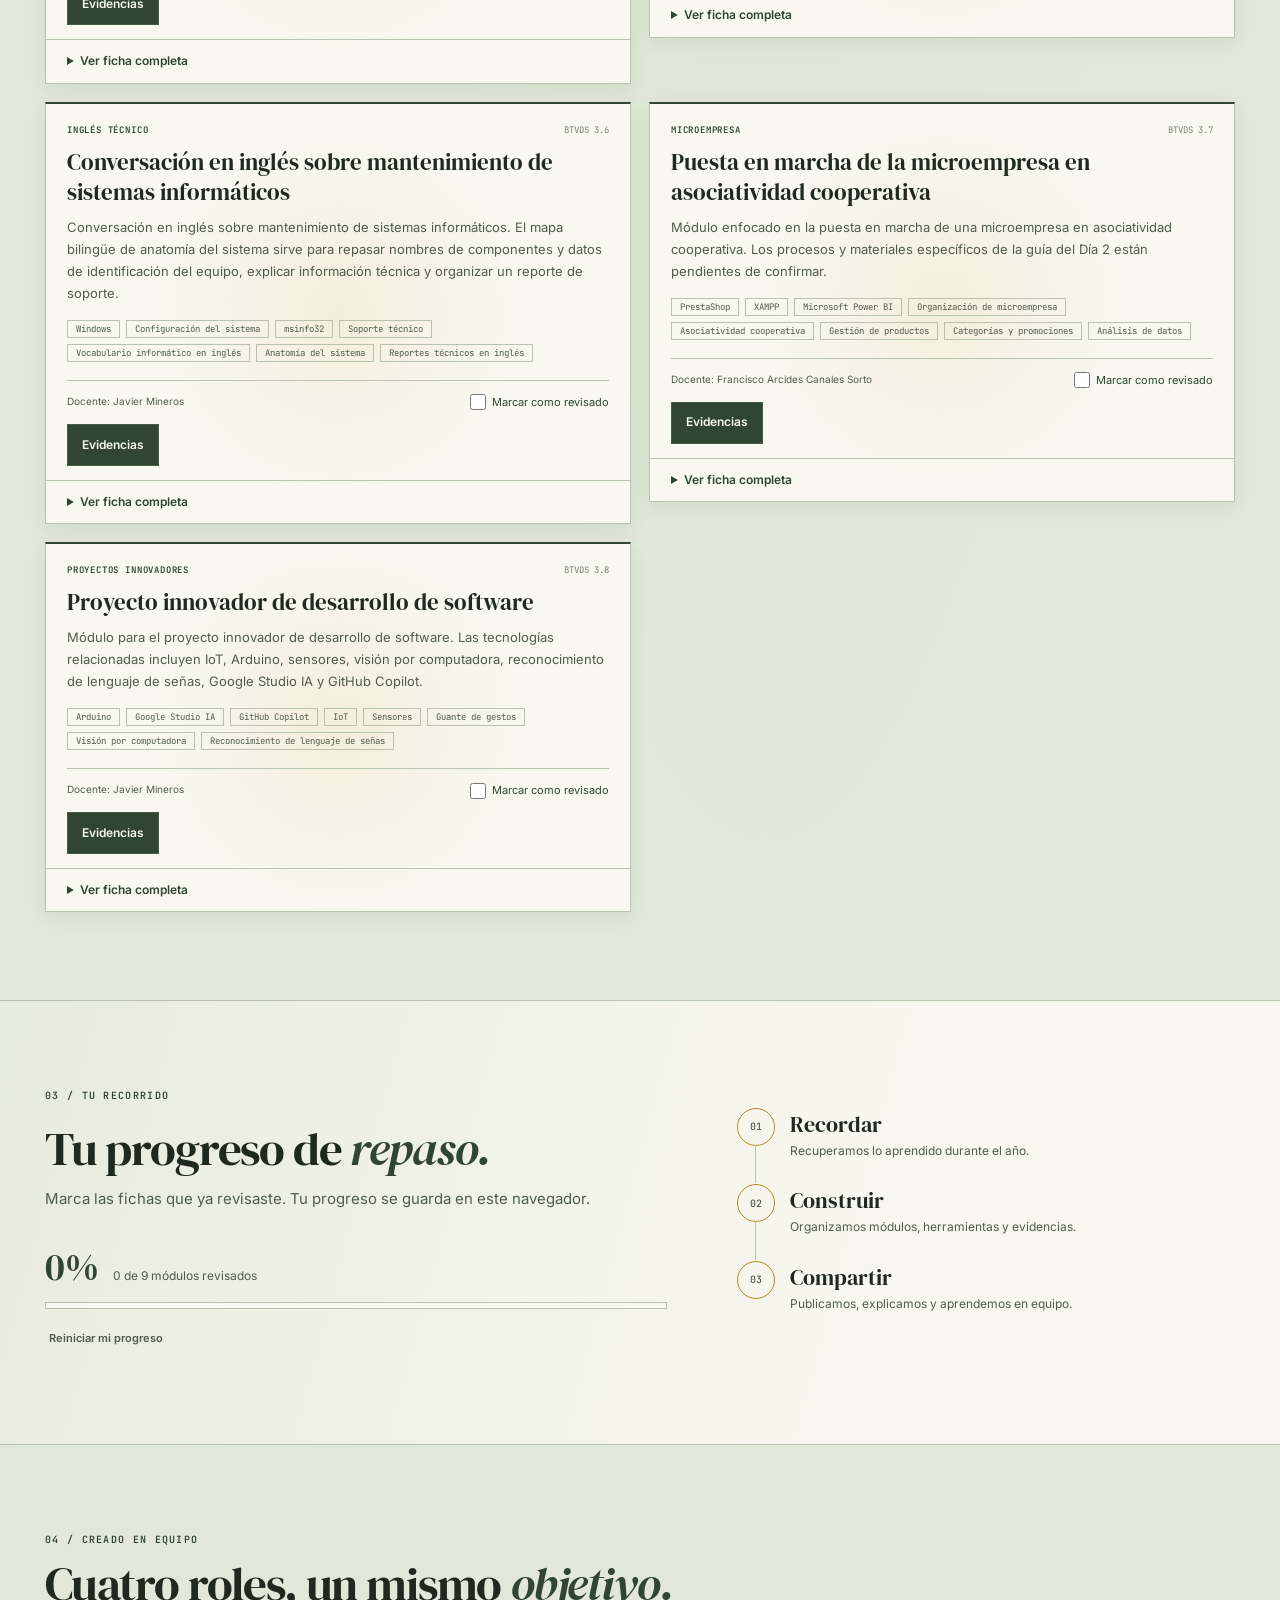
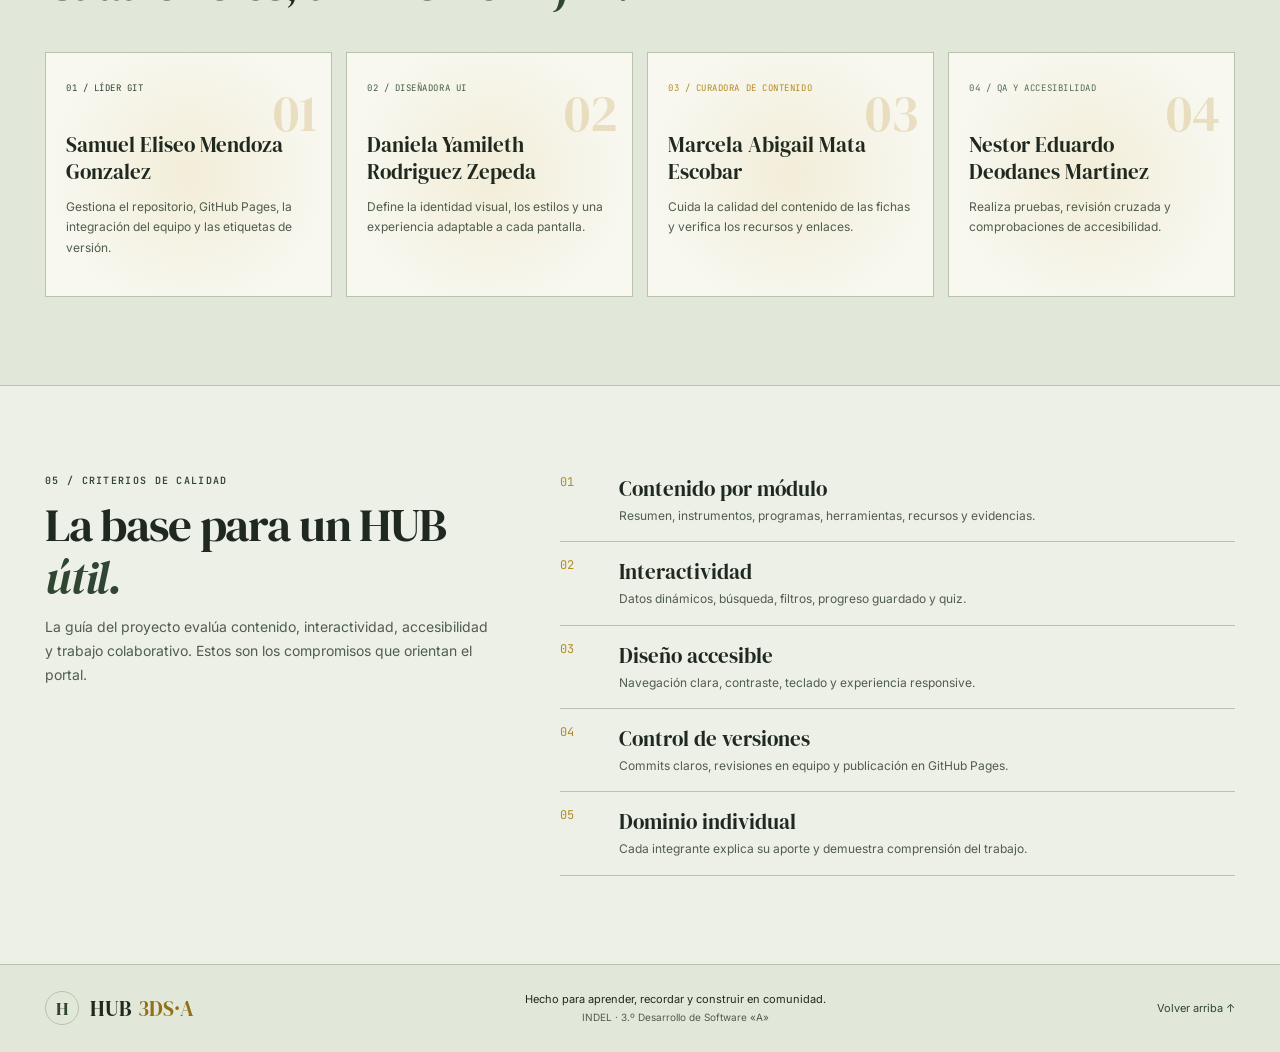
==== commit 33162918: "afinar detalles de diseño" ====
--- a/hub-3ds-a/index.html
+++ b/hub-3ds-a/index.html
@@ -4,17 +4,37 @@
   <meta charset="utf-8">
   <meta name="viewport" content="width=device-width, initial-scale=1">
   <meta name="description" content="Guía interactiva de repaso del Día 2 (miércoles), v0.5, para tercer año de Desarrollo de Software del INDEL.">
-  <meta name="theme-color" content="#F7F3EE">
+  <meta name="theme-color" content="#18241B">
   <title>HUB 3DS·A — Día 2 · Miércoles · v0.5</title>
   <link rel="preconnect" href="https://fonts.googleapis.com">
   <link rel="preconnect" href="https://fonts.gstatic.com" crossorigin>
   <link href="https://fonts.googleapis.com/css2?family=DM+Serif+Display&family=Inter:wght@400;500;600;700&family=JetBrains+Mono:wght@400;600&display=swap" rel="stylesheet">
-  <link rel="stylesheet" href="css/styles.css?v=0.5.2">
+  <link rel="stylesheet" href="css/styles.css?v=0.6.2">
   <script src="js/tecnologias.js" defer></script>
   <script src="js/modulos.js?v=0.5.2" defer></script>
-  <script src="js/app.js?v=0.5.2" defer></script>
+  <script src="js/app.js?v=0.6.1" defer></script>
 </head>
 <body>
+  <div class="scroll-flow" aria-hidden="true">
+    <svg class="scroll-flow-art" viewBox="0 0 1440 1200" preserveAspectRatio="xMidYMid slice">
+      <defs>
+        <linearGradient id="gold-ribbon" x1="0" x2="1" y1="0" y2="1">
+          <stop offset="0" stop-color="#F3D978" stop-opacity=".08"/>
+          <stop offset=".48" stop-color="#D4AF4C" stop-opacity=".13"/>
+          <stop offset="1" stop-color="#B38728" stop-opacity=".08"/>
+        </linearGradient>
+        <linearGradient id="gold-ribbon-light" x1="1" x2="0" y1="0" y2="1">
+          <stop offset="0" stop-color="#E9CA62" stop-opacity=".04"/>
+          <stop offset=".52" stop-color="#D8B84D" stop-opacity=".08"/>
+          <stop offset="1" stop-color="#F3D978" stop-opacity=".05"/>
+        </linearGradient>
+      </defs>
+      <path d="M-210 65C110 5 226 196 386 366c154 163 275 246 467 111 173-122 223-333 432-335 155-2 207 91 389 54v212c-202 62-272-9-402 30-157 47-225 244-410 366-245 161-431 45-626-157C76 472-45 285-210 306Z" fill="url(#gold-ribbon)"/>
+      <path d="M-198 690c199-137 339-98 495 85 169 199 315 298 485 188 204-131 211-409 426-466 128-34 210 9 357 70v222c-135-67-217-99-320-49-151 72-177 342-382 489-233 166-458 67-645-153C68 897-61 817-198 930Z" fill="url(#gold-ribbon-light)"/>
+      <path d="M-120 276c240-62 334 190 515 337 188 153 319 199 491 49 164-143 210-352 411-357 75-2 138 23 227 50" fill="none" stroke="#E3C765" stroke-opacity=".12" stroke-width="2"/>
+      <path d="M-130 852c235-104 333 173 520 306 182 130 322 165 483 16 172-159 200-383 419-421 81-14 145 6 238 41" fill="none" stroke="#F0D987" stroke-opacity=".1" stroke-width="2"/>
+    </svg>
+  </div>
   <a class="skip-link" href="#contenido">Saltar al contenido</a>
   <header class="site-header">
     <nav class="nav wrap" aria-label="Navegación principal">
--- a/hub-3ds-a/css/styles.css
+++ b/hub-3ds-a/css/styles.css
@@ -1,41 +1,54 @@
 :root {
   color-scheme: light;
-  --wine: #542635;
-  --burgundy: #793D50;
-  --rose: #B89598;
-  --mauve: #C5AFB2;
-  --champagne: #D8C7B5;
-  --sand: #E8DDD1;
-  --ivory: #F7F3EE;
-  --charcoal: #292326;
-  --bg: var(--ivory);
-  --surface: #FFFFFF;
-  --surface-soft: var(--sand);
+  --wine: #304632;
+  --burgundy: #435D43;
+  --rose: #B58A22;
+  --mauve: #D2BA6A;
+  --champagne: #B7C3AD;
+  --sand: #E7EBDD;
+  --ivory: #F8F7EF;
+  --charcoal: #20291F;
+  --bg: #E1E8DA;
+  --surface: #F8F8F1;
+  --surface-soft: #EDF0E6;
   --text: var(--charcoal);
-  --muted: #68575A;
-  --accent: var(--wine);
+  --muted: #505D4C;
+  --accent: #927018;
   --accent-hover: var(--burgundy);
   --border: var(--champagne);
-  --shadow: 0 16px 42px rgb(67 42 46 / 8%);
+  --shadow: 0 16px 42px rgb(24 39 27 / 12%);
   --serif: "DM Serif Display", Georgia, serif;
   --sans: "Inter", "Segoe UI", sans-serif;
   --mono: "JetBrains Mono", Consolas, monospace;
   --ambient-x: 60%;
   --ambient-y: 10%;
   --scroll-shift: 0px;
+  --flow-shift: 0px;
 }
 
 :root[data-theme="dark"] {
   color-scheme: dark;
-  --bg: #292326;
-  --surface: #542635;
-  --surface-soft: #422b32;
-  --text: #F7F3EE;
-  --muted: #E8DDD1;
-  --accent: #B89598;
-  --accent-hover: #C5AFB2;
-  --border: #793D50;
-  --shadow: 0 18px 46px rgb(0 0 0 / 20%);
+  --bg: #18241B;
+  --surface: #233128;
+  --surface-soft: #2B3B2E;
+  --text: #F4F3E9;
+  --muted: #CDD5C8;
+  --accent: #E3C765;
+  --accent-hover: #F0D98A;
+  --border: #536B52;
+  --shadow: 0 18px 46px rgb(0 0 0 / 28%);
+}
+:root[data-theme="light"] {
+  color-scheme: light;
+  --bg: #E1E8DA;
+  --surface: #F8F8F1;
+  --surface-soft: #EDF0E6;
+  --text: #20291F;
+  --muted: #505D4C;
+  --accent: #927018;
+  --accent-hover: #435D43;
+  --border: #B7C3AD;
+  --shadow: 0 16px 42px rgb(24 39 27 / 12%);
 }
 
 * { box-sizing: border-box; }
@@ -44,7 +57,7 @@
   margin: 0;
   overflow-x: hidden;
   background:
-    radial-gradient(ellipse at var(--ambient-x) var(--ambient-y), rgb(184 149 152 / 9%), transparent 34rem),
+    radial-gradient(ellipse at var(--ambient-x) var(--ambient-y), rgb(211 177 77 / 11%), transparent 34rem),
     var(--bg);
   color: var(--text);
   font-family: var(--sans);
@@ -54,7 +67,7 @@
 }
 body::before {
   position: fixed;
-  z-index: -1;
+  z-index: -2;
   inset: 0;
   background-image: url("data:image/svg+xml,%3Csvg viewBox='0 0 180 180' xmlns='http://www.w3.org/2000/svg'%3E%3Cfilter id='n'%3E%3CfeTurbulence type='fractalNoise' baseFrequency='.82' numOctaves='3' stitchTiles='stitch'/%3E%3C/filter%3E%3Crect width='100%25' height='100%25' filter='url(%23n)' opacity='.16'/%3E%3C/svg%3E");
   opacity: .11;
@@ -63,16 +76,29 @@
 }
 body::after {
   position: fixed;
-  z-index: 0;
+  z-index: -1;
   inset: -15%;
   background:
-    radial-gradient(ellipse at 18% 72%, rgb(184 149 152 / 11%), transparent 29%),
-    radial-gradient(ellipse at 78% 24%, rgb(216 199 181 / 16%), transparent 32%);
+    radial-gradient(ellipse at 18% 72%, rgb(180 152 67 / 12%), transparent 29%),
+    radial-gradient(ellipse at 78% 24%, rgb(83 111 78 / 18%), transparent 32%);
   background-position: 0 var(--scroll-shift), 0 calc(var(--scroll-shift) * -1);
   animation: ambient-drift 28s ease-in-out infinite alternate;
   pointer-events: none;
   content: "";
 }
+.scroll-flow {
+  position: fixed;
+  z-index: 0;
+  inset: -35vh 0;
+  overflow: hidden;
+  opacity: .62;
+  transform: translate3d(0, var(--flow-shift), 0);
+  transition: transform .16s linear;
+  pointer-events: none;
+  will-change: transform;
+}
+.scroll-flow-art { display: block; width: 100%; height: 100%; animation: ribbon-drift 32s ease-in-out infinite alternate; }
+:root[data-theme="dark"] .scroll-flow { opacity: .34; }
 main, .site-footer { position: relative; z-index: 1; }
 button, input, select { font: inherit; }
 button, a, input, select, summary { -webkit-tap-highlight-color: transparent; }
@@ -109,13 +135,13 @@
   position: sticky;
   z-index: 20;
   top: 0;
-  border-bottom: 1px solid rgb(216 199 181 / 75%);
+  border-bottom: 1px solid var(--border);
   background: color-mix(in srgb, var(--bg) 90%, transparent);
   backdrop-filter: blur(16px);
   transition: box-shadow .25s ease, background .25s ease;
   animation: header-appear .7s ease both;
 }
-.site-header.is-scrolled { box-shadow: 0 6px 24px rgb(41 35 38 / 8%); }
+.site-header.is-scrolled { box-shadow: 0 6px 24px rgb(13 23 15 / 14%); }
 .nav {
   min-height: 78px;
   display: flex;
@@ -199,14 +225,14 @@
   overflow: hidden;
   border-bottom: 1px solid var(--champagne);
   background:
-    radial-gradient(ellipse at 87% 45%, rgb(184 149 152 / 20%), transparent 31rem),
-    linear-gradient(113deg, var(--ivory) 45%, #F2E9E1 100%);
+    radial-gradient(ellipse at 87% 45%, rgb(207 176 82 / 18%), transparent 31rem),
+    linear-gradient(113deg, var(--bg) 42%, #D2DECC 100%);
   animation: hero-appear .9s ease both;
 }
 :root[data-theme="dark"] .hero {
   background:
-    radial-gradient(ellipse at 88% 40%, rgb(184 149 152 / 17%), transparent 32rem),
-    linear-gradient(113deg, #292326 40%, #382a30 100%);
+    radial-gradient(ellipse at 88% 40%, rgb(216 190 96 / 13%), transparent 32rem),
+    linear-gradient(113deg, #18241B 40%, #243629 100%);
 }
 .hero-inner { position: relative; padding-block: 74px 48px; }
 .eyebrow {
@@ -268,8 +294,8 @@
 }
 .button:hover { transform: translateY(-2px); }
 .button:active { transform: translateY(0) scale(.985); }
-.button-primary { background: var(--wine); color: var(--ivory); box-shadow: 0 6px 18px rgb(84 38 53 / 14%); }
-.button-primary:hover { background: var(--burgundy); box-shadow: 0 9px 22px rgb(84 38 53 / 20%); }
+.button-primary { background: var(--wine); color: var(--ivory); box-shadow: 0 6px 18px rgb(24 39 27 / 18%); }
+.button-primary:hover { background: var(--burgundy); box-shadow: 0 9px 22px rgb(24 39 27 / 24%); }
 .button-secondary { border-color: var(--champagne); background: transparent; color: var(--wine); }
 :root[data-theme="dark"] .button-secondary { color: var(--text); border-color: var(--border); }
 .button-secondary:hover { background: var(--surface-soft); }
@@ -284,27 +310,26 @@
 .hero-art::before, .hero-art::after {
   position: absolute;
   z-index: -1;
-  border: 1px solid rgb(184 149 152 / 65%);
+  border: 1px solid rgb(181 138 34 / 65%);
   border-radius: 50%;
   content: "";
 }
-.hero-art::before { width: min(27vw, 330px); aspect-ratio: 1; background: radial-gradient(circle at 34% 30%, rgb(255 255 255 / 90%), rgb(232 221 209 / 83%) 55%, rgb(184 149 152 / 22%)); box-shadow: 18px 21px 55px rgb(84 38 53 / 9%); animation: float-gentle 8s ease-in-out infinite; }
+.hero-art::before { width: min(27vw, 330px); aspect-ratio: 1; background: radial-gradient(circle at 34% 30%, rgb(255 255 255 / 92%), rgb(231 235 220 / 88%) 55%, rgb(181 138 34 / 24%)); box-shadow: 18px 21px 55px rgb(30 45 32 / 14%); animation: float-gentle 8s ease-in-out infinite; }
 .hero-art::after { width: min(31vw, 380px); aspect-ratio: 1; border-style: dashed; opacity: .65; animation: rotate-slow 65s linear infinite; }
 .hero-art-mark { color: var(--wine); font: 400 clamp(78px, 12vw, 145px)/1 var(--serif); letter-spacing: -.08em; transform: translateX(-8px); }
 :root[data-theme="dark"] .hero-art-mark { color: var(--wine); }
-.hero-art-caption, .hero-art-note { position: absolute; color: var(--wine); font: 9px/1.7 var(--mono); letter-spacing: .1em; }
+.hero-art-caption, .hero-art-note { position: absolute; color: var(--accent); font: 9px/1.7 var(--mono); letter-spacing: .1em; }
 .hero-art-caption { top: 13%; left: 2%; }
 .hero-art-note { right: 4%; bottom: 12%; }
 .hero-art-line { position: absolute; top: 22%; right: 8%; width: 65px; height: 1px; background: var(--rose); transform: rotate(38deg); }
-.hero-stats { display: flex; flex-wrap: wrap; gap: clamp(28px, 5vw, 62px); margin-top: 48px; padding-top: 19px; border-top: 1px solid rgb(216 199 181 / 80%); }
+.hero-stats { display: flex; flex-wrap: wrap; gap: clamp(28px, 5vw, 62px); margin-top: 48px; padding-top: 19px; border-top: 1px solid var(--border); }
 .hero-stats div { display: grid; gap: 1px; }
-.hero-stats strong { color: var(--wine); font: 400 26px var(--serif); }
-:root[data-theme="dark"] .hero-stats strong { color: var(--accent); }
+.hero-stats strong { color: var(--accent); font: 400 26px var(--serif); }
 .hero-stats span { color: var(--muted); font: 9px var(--mono); letter-spacing: .1em; text-transform: uppercase; }
 
 .section { position: relative; padding-block: 88px; border-bottom: 1px solid var(--champagne); }
-.tech-section { background: linear-gradient(180deg, rgb(232 221 209 / 37%), transparent 78%); }
-:root[data-theme="dark"] .tech-section { background: linear-gradient(180deg, rgb(84 38 53 / 20%), transparent 78%); }
+.tech-section { background: linear-gradient(180deg, rgb(83 111 78 / 10%), transparent 78%); }
+:root[data-theme="dark"] .tech-section { background: linear-gradient(180deg, rgb(83 111 78 / 15%), transparent 78%); }
 .section-heading { display: flex; align-items: end; justify-content: space-between; gap: 28px; margin-bottom: 31px; }
 .section-heading .eyebrow, .rubric-layout .eyebrow { margin-bottom: 11px; }
 h2 { max-width: 800px; margin: 0 0 11px; font: 400 clamp(31px, 4vw, 47px)/1.13 var(--serif); letter-spacing: -.025em; }
@@ -367,13 +392,13 @@
   overflow: hidden;
   border: 1px solid var(--champagne);
   background:
-    radial-gradient(190px circle at var(--pointer-x) var(--pointer-y), rgb(184 149 152 / 12%), transparent 72%),
+    radial-gradient(190px circle at var(--pointer-x) var(--pointer-y), rgb(211 177 77 / 15%), transparent 72%),
     var(--surface);
-  box-shadow: 0 5px 17px rgb(67 42 46 / 4%);
+  box-shadow: 0 5px 17px rgb(24 39 27 / 7%);
   scroll-snap-align: start;
   transition: transform .28s ease, border-color .28s ease, box-shadow .28s ease;
 }
-.technology-card:hover { z-index: 1; transform: perspective(900px) rotateX(var(--tilt-x, 0deg)) rotateY(var(--tilt-y, 0deg)) translateY(-4px); border-color: var(--rose); box-shadow: 0 14px 30px rgb(84 38 53 / 12%); }
+.technology-card:hover { z-index: 1; transform: perspective(900px) rotateX(var(--tilt-x, 0deg)) rotateY(var(--tilt-y, 0deg)) translateY(-4px); border-color: var(--rose); box-shadow: 0 14px 30px rgb(24 39 27 / 16%); }
 .technology-mark { display: grid; width: 42px; height: 42px; margin-bottom: 22px; place-items: center; border: 1px solid var(--rose); border-radius: 50%; color: var(--wine); font: 11px var(--mono); }
 :root[data-theme="dark"] .technology-mark { color: var(--accent); }
 .technology-category { margin-bottom: 8px; color: var(--muted); font: 8px var(--mono); letter-spacing: .08em; text-transform: uppercase; }
@@ -408,9 +433,9 @@
   border: 1px solid var(--champagne);
   border-top: 2px solid var(--card-accent);
   background:
-    radial-gradient(250px circle at var(--pointer-x) var(--pointer-y), rgb(184 149 152 / 10%), transparent 74%),
+    radial-gradient(250px circle at var(--pointer-x) var(--pointer-y), rgb(211 177 77 / 13%), transparent 74%),
     var(--surface);
-  box-shadow: 0 5px 18px rgb(67 42 46 / 4%);
+  box-shadow: 0 5px 18px rgb(24 39 27 / 7%);
   transition: transform .28s ease, border-color .28s ease, box-shadow .28s ease;
 }
 .module-card[hidden] { display: none; }
@@ -419,7 +444,7 @@
 .accent-cyan { --card-accent: var(--wine); }
 .accent-magenta { --card-accent: var(--burgundy); }
 .accent-amber { --card-accent: var(--rose); }
-.accent-green { --card-accent: #876367; }
+.accent-green { --card-accent: #536B52; }
 .card-topline { display: flex; align-items: center; justify-content: space-between; gap: 12px; padding: 20px 21px 0; }
 .category-tag { color: var(--card-accent); font: 600 9px var(--mono); letter-spacing: .09em; }
 .module-id { color: var(--muted); font: 9px var(--mono); opacity: .75; }
@@ -444,7 +469,7 @@
   font-weight: 600;
   transition: background .2s ease, color .2s ease, border-color .2s ease, transform .2s ease, box-shadow .2s ease;
 }
-.evidence-trigger:hover { transform: translateY(-1px); border-color: var(--wine); background: var(--burgundy); box-shadow: 0 5px 15px rgb(84 38 53 / 18%); }
+.evidence-trigger:hover { transform: translateY(-1px); border-color: var(--wine); background: var(--burgundy); box-shadow: 0 5px 15px rgb(24 39 27 / 20%); }
 :root[data-theme="dark"] .evidence-trigger { border-color: var(--accent); background: var(--accent); color: var(--charcoal); }
 :root[data-theme="dark"] .evidence-trigger:hover { border-color: var(--rose); background: var(--rose); }
 .evidence-block { margin: 0 21px 14px; }
@@ -507,9 +532,9 @@
 :root[data-theme="dark"] .quiz-feedback.is-success { color: var(--accent); }
 .empty-state { margin: 30px 0; padding: 22px; border: 1px dashed var(--champagne); color: var(--muted); text-align: center; }
 .empty-state p { margin: 0 0 8px; }
-.evidence-dialog, .evidence-preview-dialog { max-width: calc(100vw - 28px); max-height: calc(100vh - 28px); padding: 0; border: 1px solid var(--champagne); background: var(--surface); color: var(--text); box-shadow: 0 24px 80px rgb(41 35 38 / 24%); }
+.evidence-dialog, .evidence-preview-dialog { max-width: calc(100vw - 28px); max-height: calc(100vh - 28px); padding: 0; border: 1px solid var(--champagne); background: var(--surface); color: var(--text); box-shadow: 0 24px 80px rgb(13 23 15 / 30%); }
 .evidence-dialog { width: min(940px, calc(100vw - 28px)); }
-.evidence-dialog::backdrop, .evidence-preview-dialog::backdrop { background: rgb(25 18 21 / 68%); backdrop-filter: blur(4px); }
+.evidence-dialog::backdrop, .evidence-preview-dialog::backdrop { background: rgb(12 20 14 / 72%); backdrop-filter: blur(4px); }
 .dialog-shell { max-height: calc(100vh - 30px); overflow: auto; padding: clamp(18px, 4vw, 32px); }
 .dialog-header { display: flex; align-items: flex-start; justify-content: space-between; gap: 20px; padding-bottom: 20px; border-bottom: 1px solid var(--champagne); }
 .dialog-header .eyebrow { margin-bottom: 7px; }
@@ -536,7 +561,7 @@
 .preview-caption { max-width: 850px; margin: 0; color: var(--muted); font-size: 12px; text-align: center; }
 
 .progress-section { background: linear-gradient(105deg, var(--sand), var(--ivory) 66%); }
-:root[data-theme="dark"] .progress-section { background: linear-gradient(105deg, #422b32, var(--bg) 66%); }
+:root[data-theme="dark"] .progress-section { background: linear-gradient(105deg, #26382A, var(--bg) 66%); }
 .progress-layout { display: grid; grid-template-columns: 1fr .8fr; align-items: center; gap: 70px; }
 .progress-readout { display: flex; align-items: baseline; gap: 14px; margin-top: 28px; }
 .progress-readout strong { color: var(--wine); font: 400 39px var(--serif); }
@@ -564,7 +589,7 @@
   overflow: hidden;
   border: 1px solid var(--champagne);
   background:
-    radial-gradient(200px circle at var(--pointer-x) var(--pointer-y), rgb(184 149 152 / 13%), transparent 72%),
+    radial-gradient(200px circle at var(--pointer-x) var(--pointer-y), rgb(211 177 77 / 15%), transparent 72%),
     var(--surface);
   transition: transform .28s ease, box-shadow .28s ease, background-color .28s ease;
 }
@@ -574,10 +599,10 @@
 .team-cyan { --team-color: var(--wine); }
 .team-magenta { --team-color: var(--burgundy); }
 .team-amber { --team-color: var(--rose); }
-.team-green { --team-color: #876367; }
+.team-green { --team-color: #536B52; }
 .team-role { position: relative; z-index: 1; color: var(--team-color); font: 9px var(--mono); letter-spacing: .06em; }
-.team-ornament { position: absolute; top: 37px; right: 14px; color: rgb(184 149 152 / 22%); font: 400 52px/.9 var(--serif); transition: color .25s ease, transform .3s ease; }
-.team-card:hover .team-ornament { transform: translateY(-3px); color: rgb(184 149 152 / 42%); }
+.team-ornament { position: absolute; top: 37px; right: 14px; color: rgb(181 138 34 / 22%); font: 400 52px/.9 var(--serif); transition: color .25s ease, transform .3s ease; }
+.team-card:hover .team-ornament { transform: translateY(-3px); color: rgb(181 138 34 / 42%); }
 .team-card h3 { position: relative; max-width: 230px; margin: 34px 0 12px; font: 400 21px/1.25 var(--serif); }
 .team-card p { margin: 0; color: var(--muted); font-size: 12px; transition: color .25s ease; }
 .team-card:hover p { color: var(--text); }
@@ -617,6 +642,10 @@
 @keyframes rotate-slow { to { transform: rotate(360deg); } }
 @keyframes card-enter { from { transform: translateY(8px); opacity: .65; } to { transform: translateY(0); opacity: 1; } }
 @keyframes ambient-drift { from { transform: translate3d(-1%, -1%, 0) scale(1); } to { transform: translate3d(1%, 1%, 0) scale(1.04); } }
+@keyframes ribbon-drift {
+  from { transform: translate3d(-1.5%, -1.5%, 0) scale(1); }
+  to { transform: translate3d(1.5%, 1.5%, 0) scale(1.035); }
+}
 
 @media (max-width: 950px) {
   .team-grid { grid-template-columns: repeat(2, minmax(0, 1fr)); }
@@ -636,7 +665,7 @@
   .nav-toggle[aria-expanded="true"] span:first-child { transform: translateY(2.5px) rotate(45deg); }
   .nav-toggle[aria-expanded="true"] span:nth-child(2) { opacity: 0; }
   .nav-toggle[aria-expanded="true"] span:last-child { transform: translateY(-2.5px) rotate(-45deg); }
-  .nav-links { position: absolute; top: calc(100% + 1px); right: 0; left: 0; display: none; align-items: stretch; padding: 15px 22px 19px; border-bottom: 1px solid var(--champagne); background: var(--bg); box-shadow: 0 14px 20px rgb(41 35 38 / 7%); }
+  .nav-links { position: absolute; top: calc(100% + 1px); right: 0; left: 0; display: none; align-items: stretch; padding: 15px 22px 19px; border-bottom: 1px solid var(--champagne); background: var(--bg); box-shadow: 0 14px 20px rgb(13 23 15 / 14%); }
   .nav-links.is-open { display: flex; flex-direction: column; gap: 11px; }
   .nav-links > a { padding: 4px 0; }
   .theme-toggle { align-self: flex-start; }
@@ -645,6 +674,7 @@
   .hero h1 { font-size: clamp(43px, 11vw, 67px); line-height: 1.03; }
   .title-emphasis { max-width: 12ch; }
   .hero-art { display: none; }
+  .scroll-flow { opacity: .44; }
   .hero-title-wrap { position: relative; z-index: 1; }
   .hero-copy { max-width: 460px; margin-top: 19px; }
   .hero-stats { position: relative; z-index: 1; gap: 24px; margin-top: 35px; }
@@ -686,10 +716,11 @@
     animation-iteration-count: 1 !important;
     transition-duration: .01ms !important;
   }
+  .scroll-flow-art { animation: none; }
 }
 @media print {
-  :root { color-scheme: light; --bg: #fff; --surface: #fff; --surface-soft: #fff; --text: #292326; --muted: #51484a; }
-  .site-header, .hero-actions, .filters, .technology-filters, .carousel-toolbar, .carousel-hint, .review-label, .quiz-details, .reset-progress, .back-top, .skip-link { display: none !important; }
+  :root { color-scheme: light; --bg: #fff; --surface: #fff; --surface-soft: #fff; --text: #20291f; --muted: #505d4c; }
+  .scroll-flow, .site-header, .hero-actions, .filters, .technology-filters, .carousel-toolbar, .carousel-hint, .review-label, .quiz-details, .reset-progress, .back-top, .skip-link { display: none !important; }
   .hero { background: none; }
   .hero-inner, .section { padding-block: 23px; }
   .hero-art { display: none; }
@@ -700,6 +731,6 @@
   .module-details > summary { display: none; }
   .module-details:not([open]) .module-detail-content { display: block; }
   .module-card, .team-card { break-inside: avoid; box-shadow: none; }
-  .section { border-color: #b7a89c; }
+  .section { border-color: #b7c3ad; }
   .reveal-on-scroll { opacity: 1; transform: none; }
 }
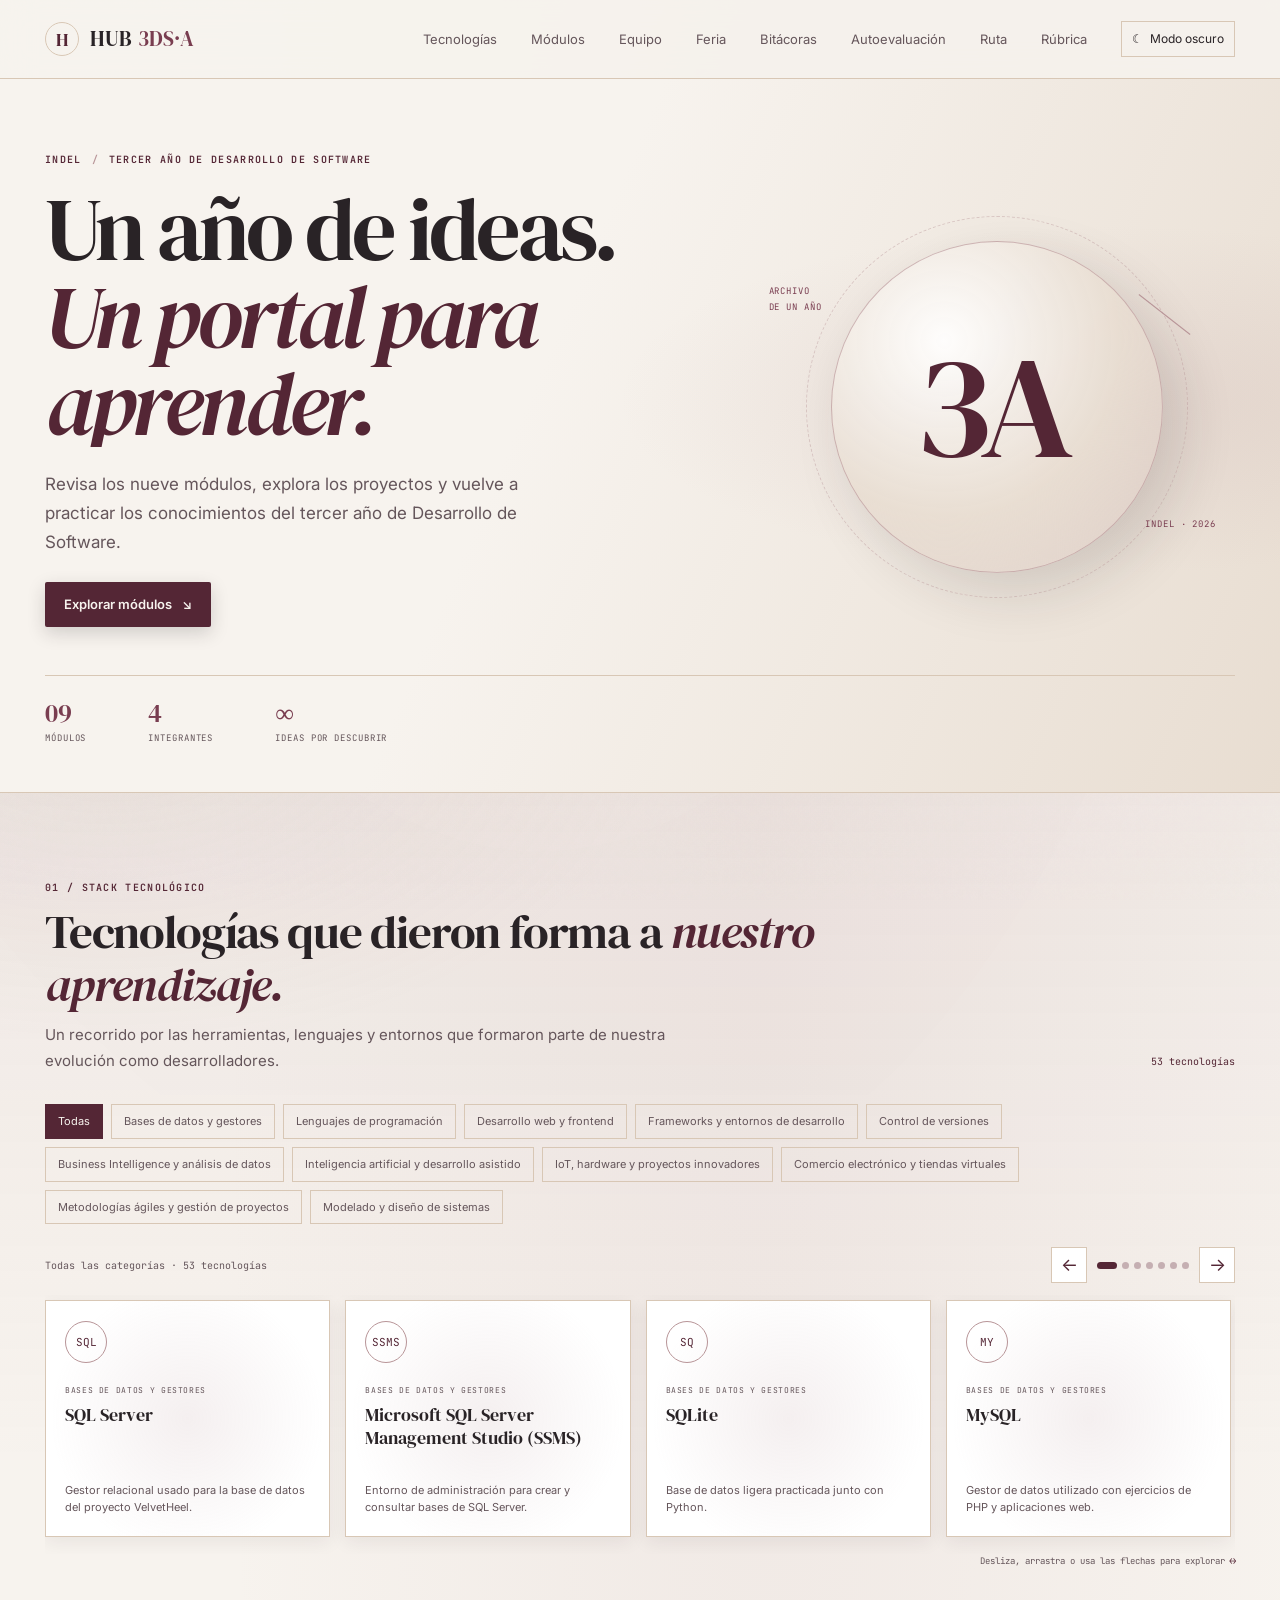
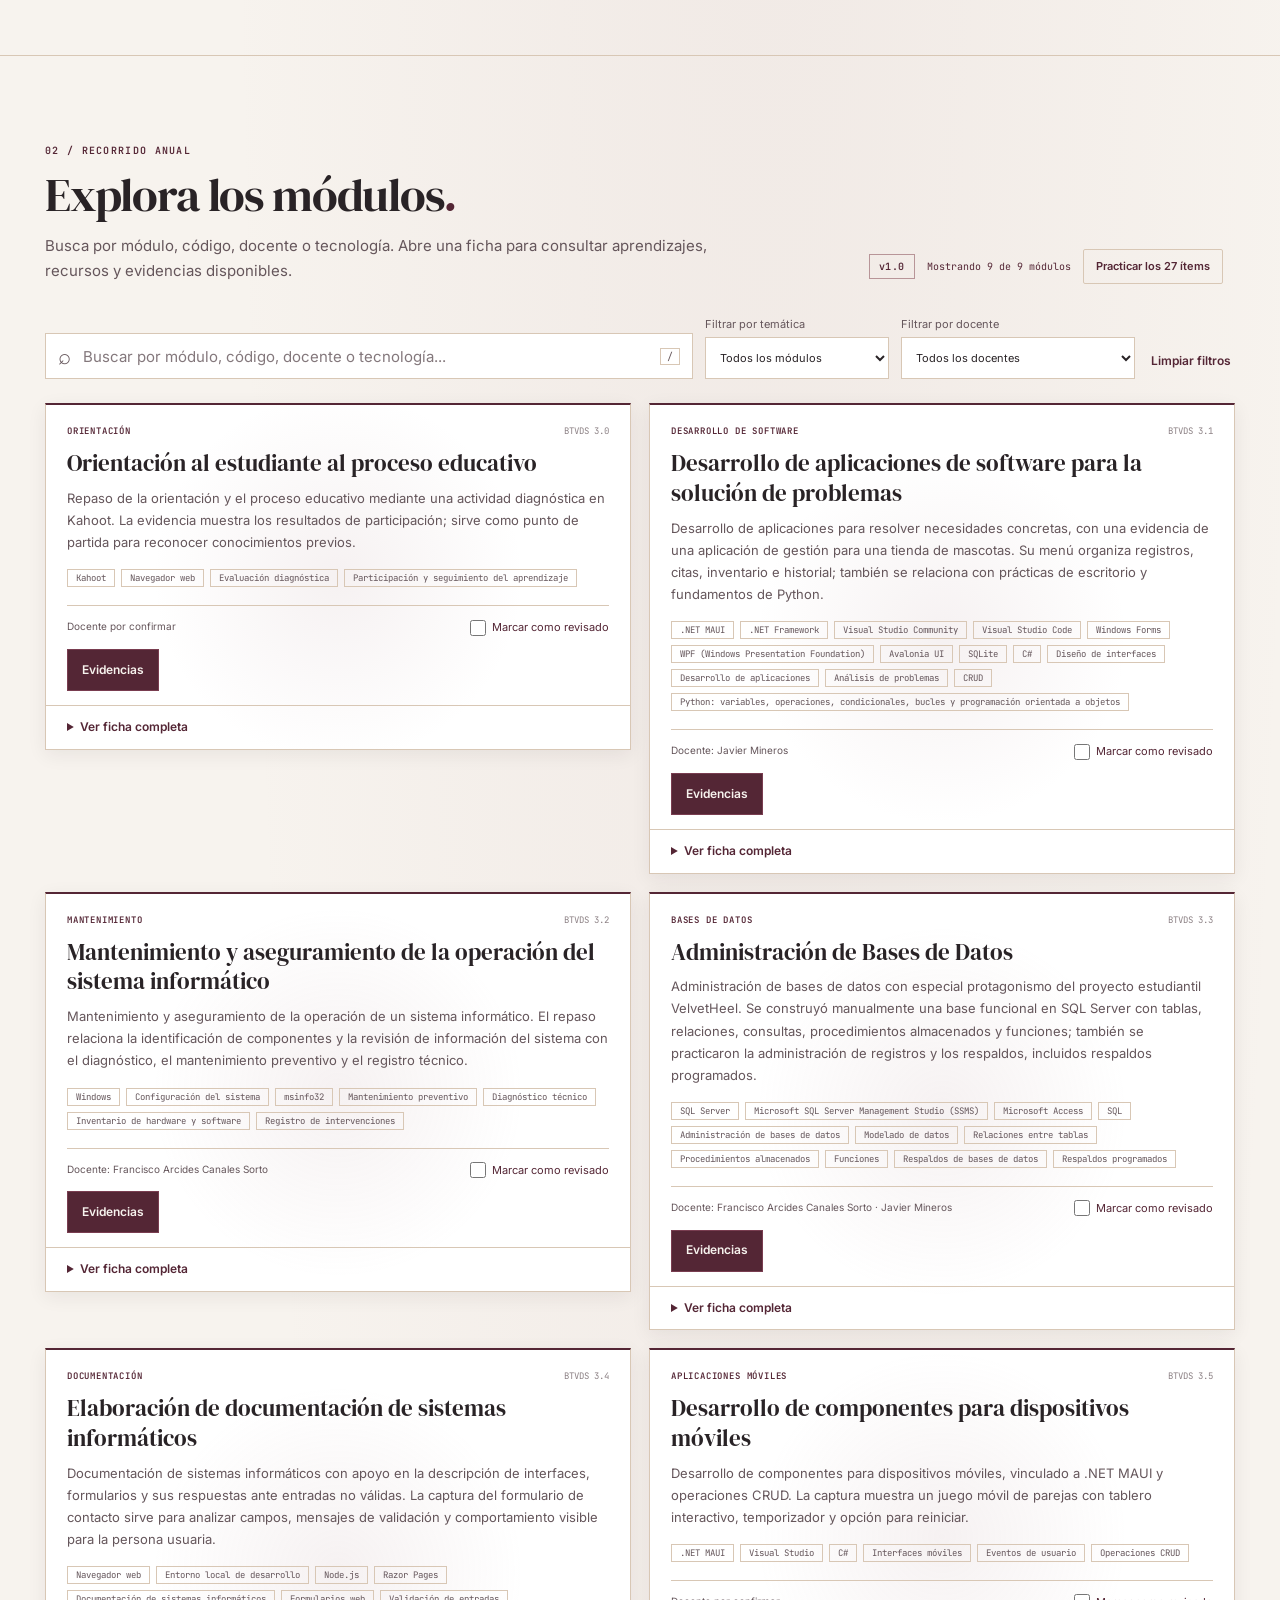
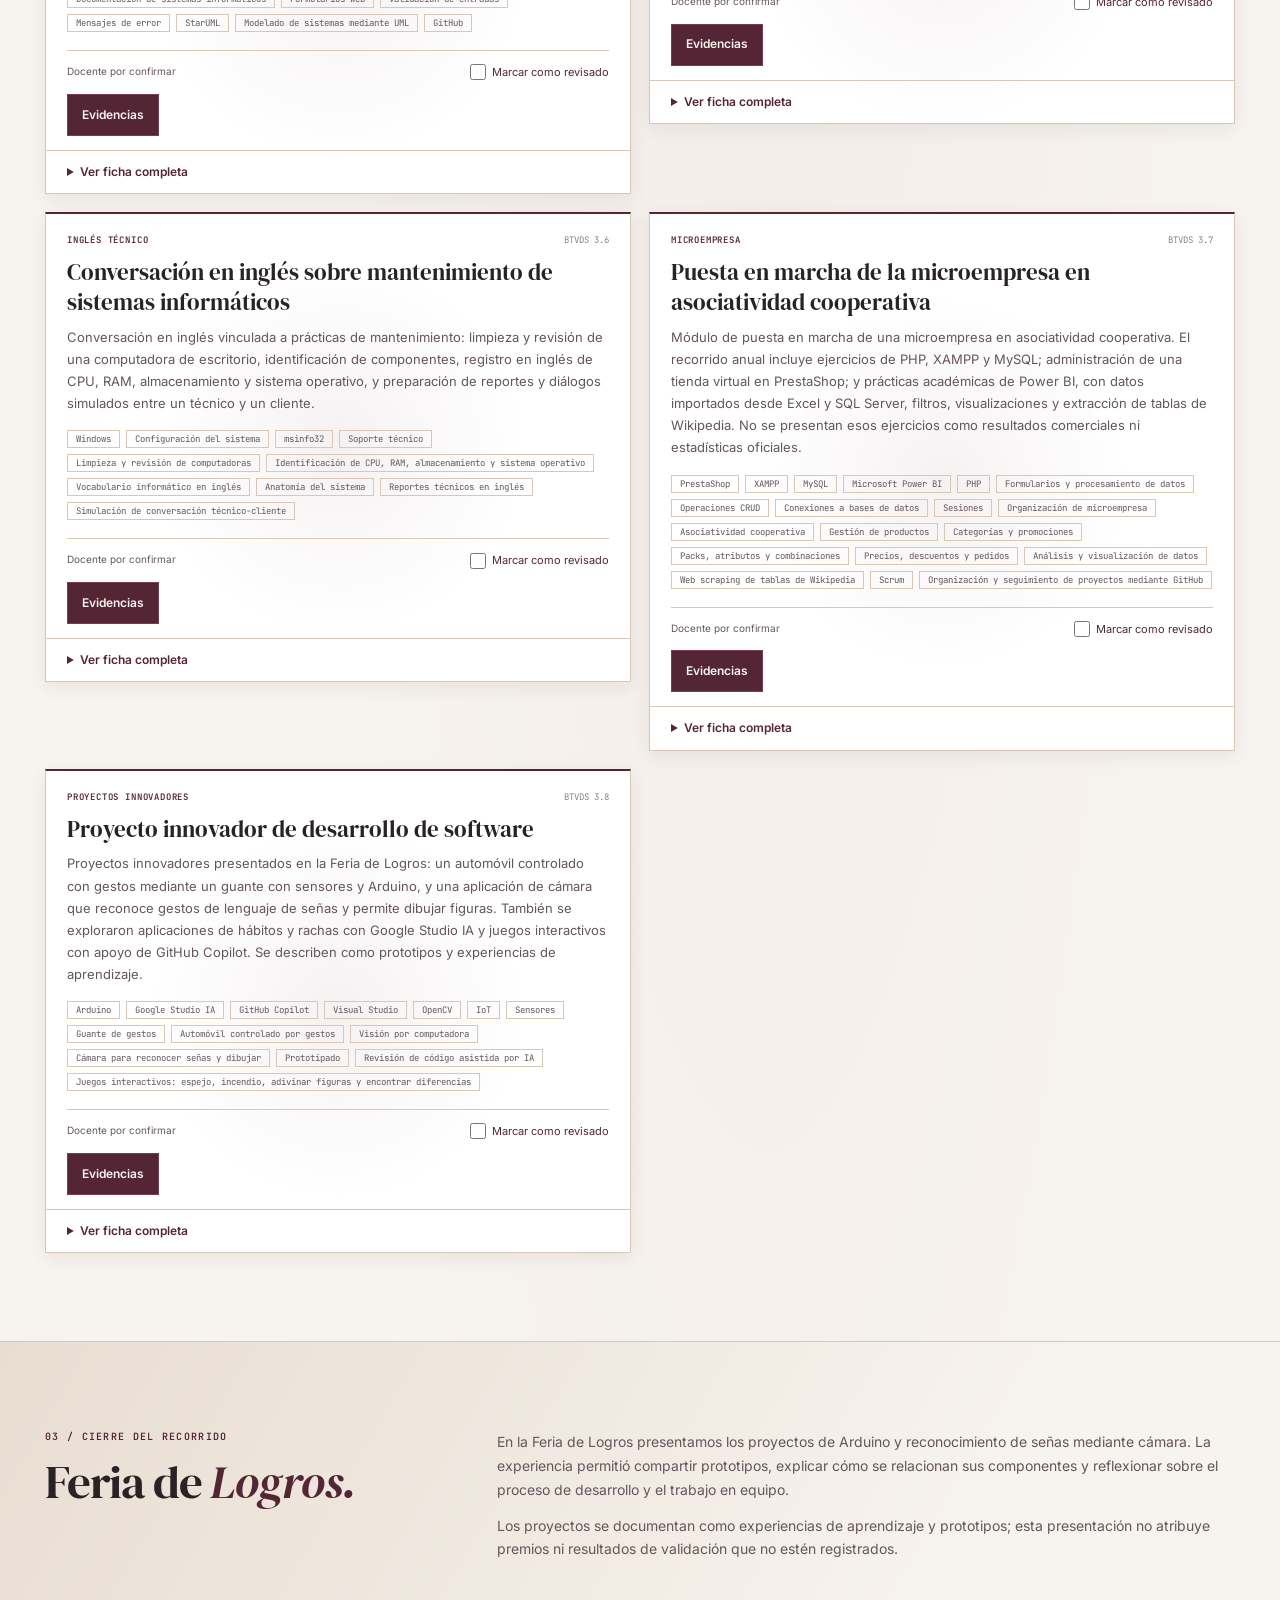
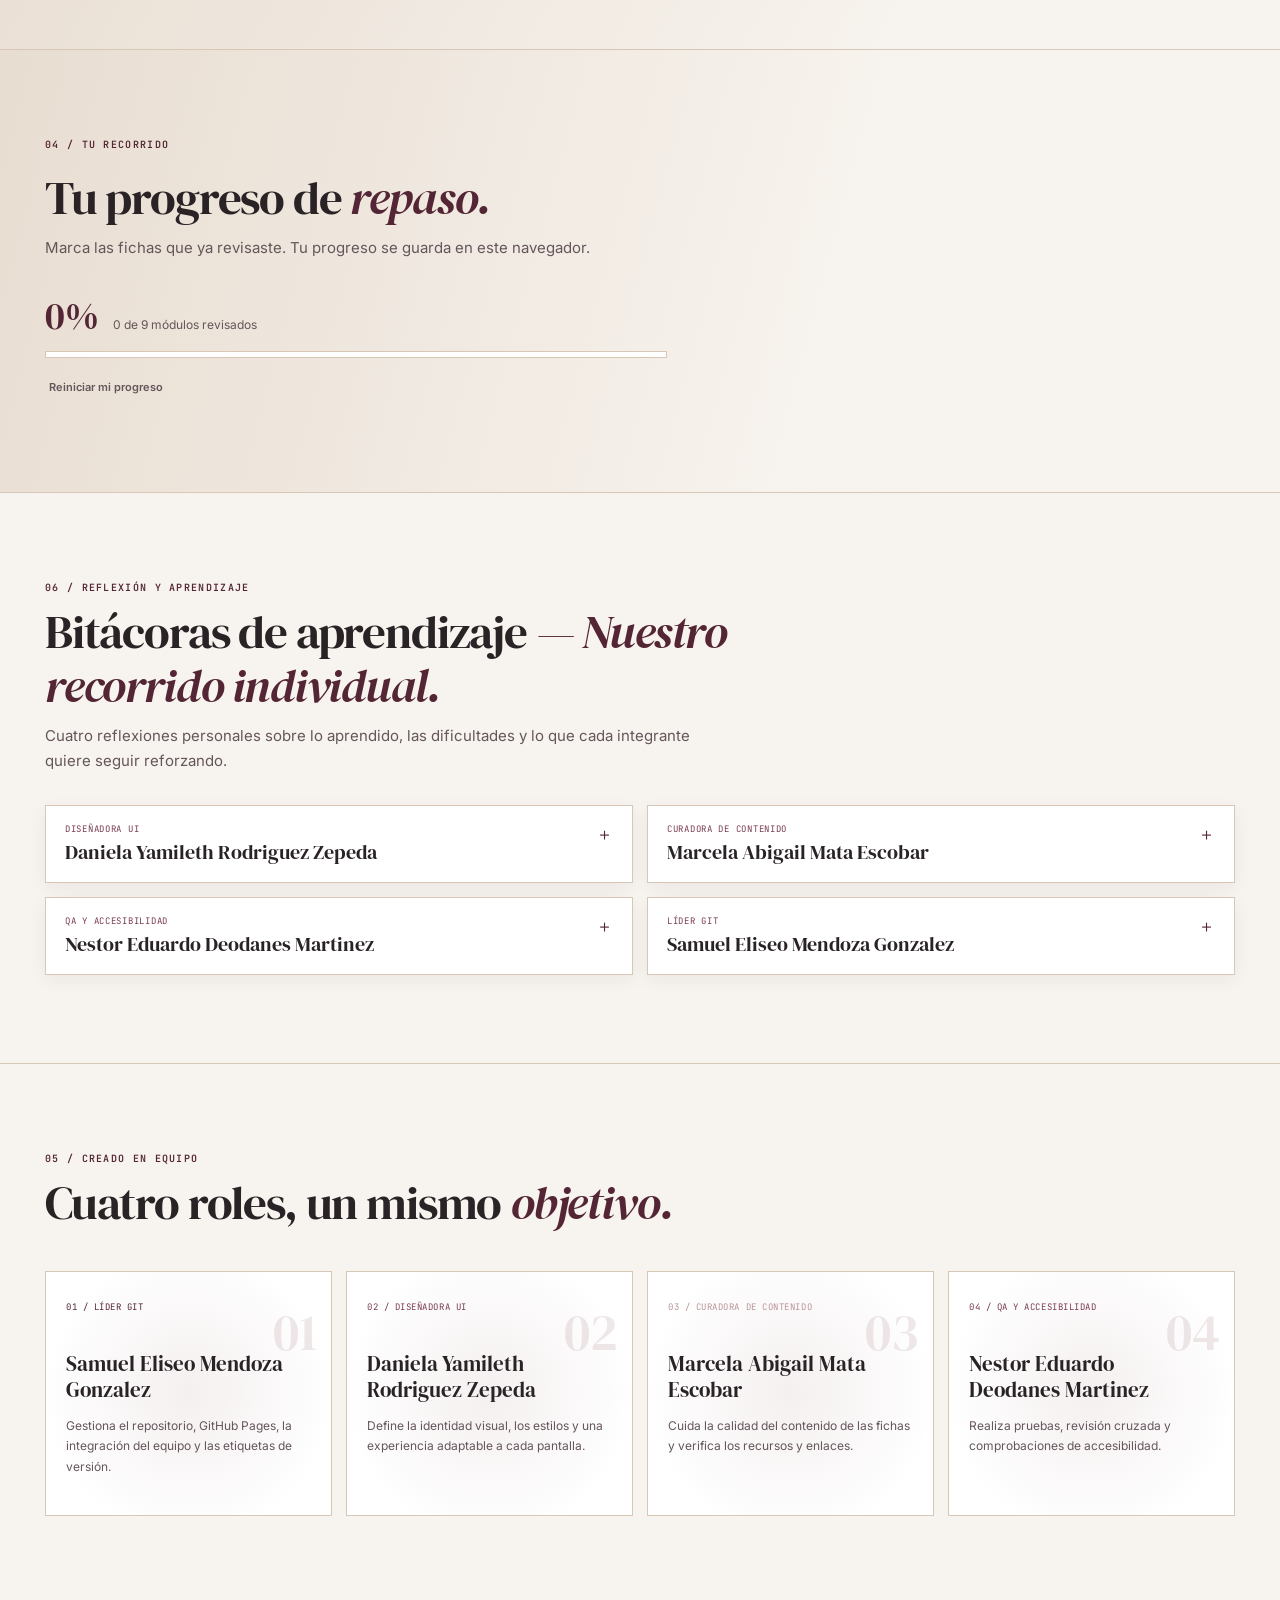
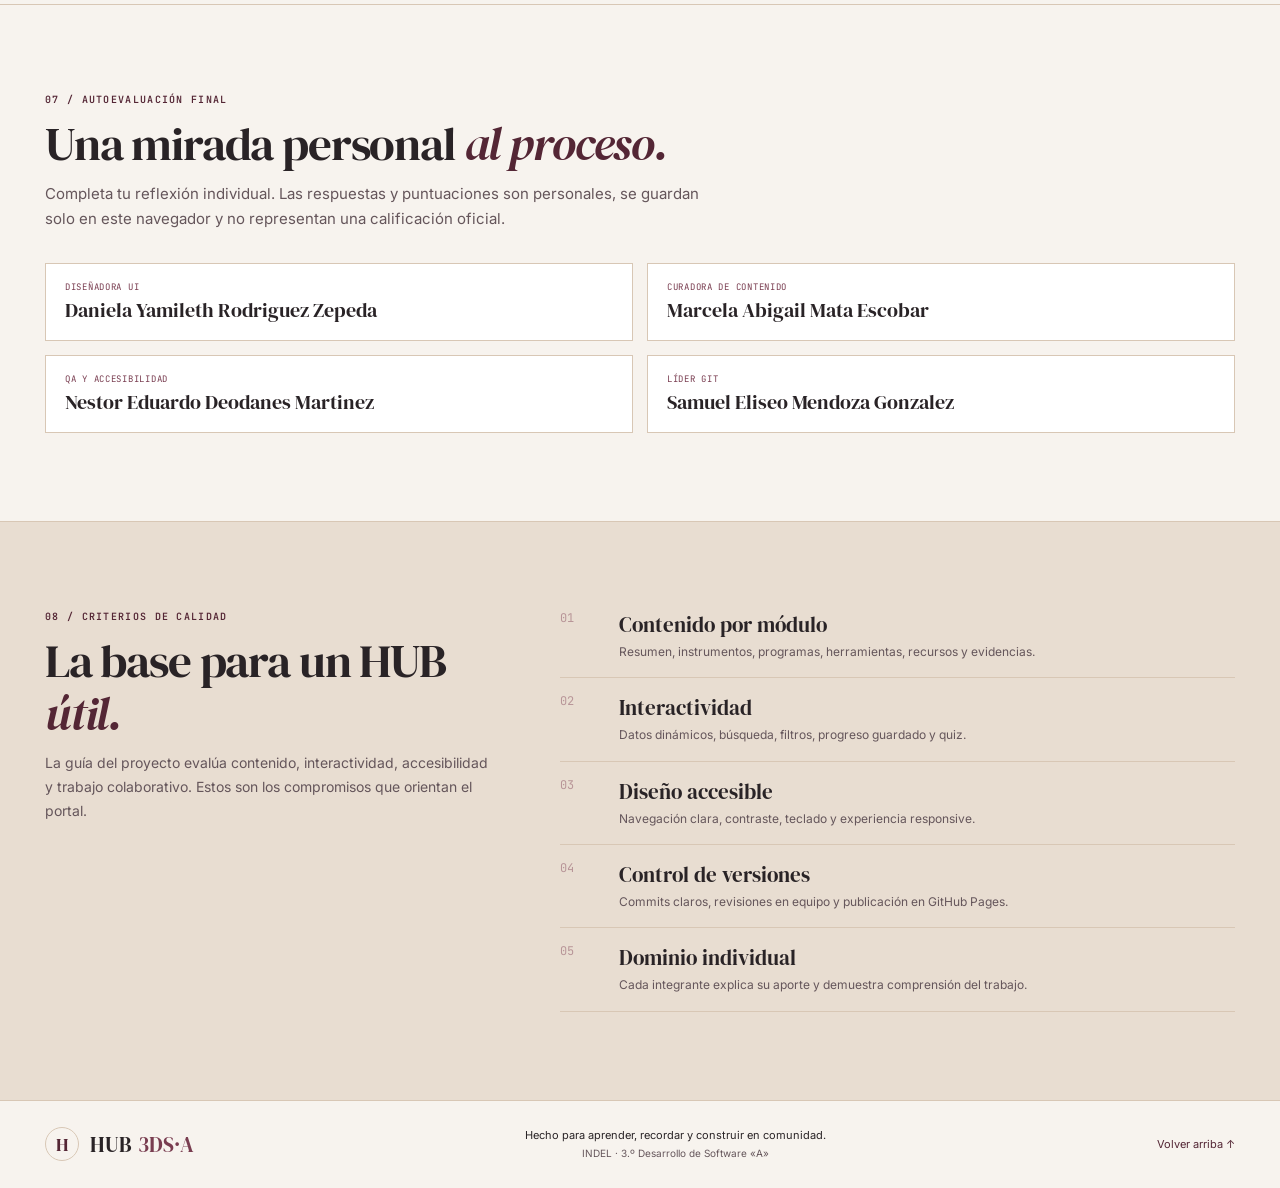
==== commit 49474c34: "Actualizacion dia viernes" ====
--- a/hub-3ds-a/index.html
+++ b/hub-3ds-a/index.html
@@ -3,36 +3,36 @@
 <head>
   <meta charset="utf-8">
   <meta name="viewport" content="width=device-width, initial-scale=1">
-  <meta name="description" content="Guía interactiva de repaso del Día 2 (miércoles), v0.5, para tercer año de Desarrollo de Software del INDEL.">
-  <meta name="theme-color" content="#18241B">
-  <title>HUB 3DS·A — Día 2 · Miércoles · v0.5</title>
+  <meta name="description" content="HUB 3DS·A v1.0: portal educativo para repasar los nueve módulos del tercer año de Desarrollo de Software del INDEL.">
+  <meta name="theme-color" content="#542635">
+  <title>HUB 3DS·A — Portal educativo · v1.0</title>
   <link rel="preconnect" href="https://fonts.googleapis.com">
   <link rel="preconnect" href="https://fonts.gstatic.com" crossorigin>
   <link href="https://fonts.googleapis.com/css2?family=DM+Serif+Display&family=Inter:wght@400;500;600;700&family=JetBrains+Mono:wght@400;600&display=swap" rel="stylesheet">
-  <link rel="stylesheet" href="css/styles.css?v=0.6.2">
+  <link rel="stylesheet" href="css/styles.css?v=1.0.1">
   <script src="js/tecnologias.js" defer></script>
-  <script src="js/modulos.js?v=0.5.2" defer></script>
-  <script src="js/app.js?v=0.6.1" defer></script>
+  <script src="js/modulos.js?v=1.0.0" defer></script>
+  <script src="js/app.js?v=1.0.0" defer></script>
 </head>
 <body>
   <div class="scroll-flow" aria-hidden="true">
     <svg class="scroll-flow-art" viewBox="0 0 1440 1200" preserveAspectRatio="xMidYMid slice">
       <defs>
-        <linearGradient id="gold-ribbon" x1="0" x2="1" y1="0" y2="1">
-          <stop offset="0" stop-color="#F3D978" stop-opacity=".08"/>
-          <stop offset=".48" stop-color="#D4AF4C" stop-opacity=".13"/>
-          <stop offset="1" stop-color="#B38728" stop-opacity=".08"/>
+        <linearGradient id="rose-ribbon" x1="0" x2="1" y1="0" y2="1">
+          <stop offset="0" stop-color="#D8C7B5" stop-opacity=".035"/>
+          <stop offset=".48" stop-color="#B89598" stop-opacity=".055"/>
+          <stop offset="1" stop-color="#542635" stop-opacity=".03"/>
         </linearGradient>
-        <linearGradient id="gold-ribbon-light" x1="1" x2="0" y1="0" y2="1">
-          <stop offset="0" stop-color="#E9CA62" stop-opacity=".04"/>
-          <stop offset=".52" stop-color="#D8B84D" stop-opacity=".08"/>
-          <stop offset="1" stop-color="#F3D978" stop-opacity=".05"/>
+        <linearGradient id="rose-ribbon-light" x1="1" x2="0" y1="0" y2="1">
+          <stop offset="0" stop-color="#D8C7B5" stop-opacity=".025"/>
+          <stop offset=".52" stop-color="#B89598" stop-opacity=".04"/>
+          <stop offset="1" stop-color="#793D50" stop-opacity=".03"/>
         </linearGradient>
       </defs>
-      <path d="M-210 65C110 5 226 196 386 366c154 163 275 246 467 111 173-122 223-333 432-335 155-2 207 91 389 54v212c-202 62-272-9-402 30-157 47-225 244-410 366-245 161-431 45-626-157C76 472-45 285-210 306Z" fill="url(#gold-ribbon)"/>
-      <path d="M-198 690c199-137 339-98 495 85 169 199 315 298 485 188 204-131 211-409 426-466 128-34 210 9 357 70v222c-135-67-217-99-320-49-151 72-177 342-382 489-233 166-458 67-645-153C68 897-61 817-198 930Z" fill="url(#gold-ribbon-light)"/>
-      <path d="M-120 276c240-62 334 190 515 337 188 153 319 199 491 49 164-143 210-352 411-357 75-2 138 23 227 50" fill="none" stroke="#E3C765" stroke-opacity=".12" stroke-width="2"/>
-      <path d="M-130 852c235-104 333 173 520 306 182 130 322 165 483 16 172-159 200-383 419-421 81-14 145 6 238 41" fill="none" stroke="#F0D987" stroke-opacity=".1" stroke-width="2"/>
+      <path d="M-210 65C110 5 226 196 386 366c154 163 275 246 467 111 173-122 223-333 432-335 155-2 207 91 389 54v212c-202 62-272-9-402 30-157 47-225 244-410 366-245 161-431 45-626-157C76 472-45 285-210 306Z" fill="url(#rose-ribbon)"/>
+      <path d="M-198 690c199-137 339-98 495 85 169 199 315 298 485 188 204-131 211-409 426-466 128-34 210 9 357 70v222c-135-67-217-99-320-49-151 72-177 342-382 489-233 166-458 67-645-153C68 897-61 817-198 930Z" fill="url(#rose-ribbon-light)"/>
+      <path d="M-120 276c240-62 334 190 515 337 188 153 319 199 491 49 164-143 210-352 411-357 75-2 138 23 227 50" fill="none" stroke="#B89598" stroke-opacity=".07" stroke-width="2"/>
+      <path d="M-130 852c235-104 333 173 520 306 182 130 322 165 483 16 172-159 200-383 419-421 81-14 145 6 238 41" fill="none" stroke="#D8C7B5" stroke-opacity=".06" stroke-width="2"/>
     </svg>
   </div>
   <a class="skip-link" href="#contenido">Saltar al contenido</a>
@@ -44,6 +44,9 @@
         <a href="#tecnologias">Tecnologías</a>
         <a href="#modulos">Módulos</a>
         <a href="#equipo">Equipo</a>
+        <a href="#feria">Feria</a>
+        <a href="#bitacoras">Bitácoras</a>
+        <a href="#autoevaluacion">Autoevaluación</a>
         <a href="#ruta">Ruta</a>
         <a href="#rubrica">Rúbrica</a>
         <button class="theme-toggle" id="theme-toggle" type="button" aria-label="Cambiar a modo claro" title="Cambiar tema"><span aria-hidden="true">☼</span><span class="theme-label">Modo claro</span></button>
@@ -57,8 +60,8 @@
         <p class="eyebrow">INDEL <span class="eyebrow-divider">/</span> TERCER AÑO DE DESARROLLO DE SOFTWARE</p>
         <div class="hero-copy-layout">
           <div class="hero-title-wrap">
-            <h1><span class="title-line">Día 2 — Miércoles.</span><span class="title-line title-emphasis">Repasemos lo aprendido.</span></h1>
-            <p class="hero-copy">Guía interactiva de repaso del tercer año de Desarrollo de Software. Consulta los nueve módulos, sus recursos y las evidencias disponibles.</p>
+            <h1><span class="title-line">Un año de ideas.</span><span class="title-line title-emphasis">Un portal para aprender.</span></h1>
+            <p class="hero-copy">Revisa los nueve módulos, explora los proyectos y vuelve a practicar los conocimientos del tercer año de Desarrollo de Software.</p>
             <div class="hero-actions">
               <a class="button button-primary" href="#modulos">Explorar módulos <span aria-hidden="true">↘</span></a>
             </div>
@@ -108,13 +111,15 @@
       <div class="wrap">
         <div class="section-heading">
           <div>
-            <p class="eyebrow">02 / DÍA 2 — MIÉRCOLES</p>
+            <p class="eyebrow">02 / RECORRIDO ANUAL</p>
             <h2>Explora los módulos<span class="accent">.</span></h2>
             <p class="section-intro">Busca por módulo, código, docente o tecnología. Abre una ficha para consultar aprendizajes, recursos y evidencias disponibles.</p>
           </div>
           <div class="module-heading-meta">
-            <span class="version-badge">v0.5</span>
+            <span class="version-badge">v1.0</span>
             <p class="module-count" id="results-count" aria-live="polite"></p>
+            <button class="button button-secondary button-small" id="general-quiz-start" type="button">Practicar los 27 ítems</button>
+            <p class="quiz-best-readout" data-quiz-best="general"></p>
           </div>
         </div>
         <div class="filters" role="search" aria-label="Buscar y filtrar módulos">
@@ -144,10 +149,23 @@
       </div>
     </section>
 
+    <section class="section fair-section" id="feria" aria-labelledby="fair-title">
+      <div class="wrap fair-layout">
+        <div>
+          <p class="eyebrow">03 / CIERRE DEL RECORRIDO</p>
+          <h2 id="fair-title">Feria de <span class="accent">Logros.</span></h2>
+        </div>
+        <div>
+          <p>En la Feria de Logros presentamos los proyectos de Arduino y reconocimiento de señas mediante cámara. La experiencia permitió compartir prototipos, explicar cómo se relacionan sus componentes y reflexionar sobre el proceso de desarrollo y el trabajo en equipo.</p>
+          <p>Los proyectos se documentan como experiencias de aprendizaje y prototipos; esta presentación no atribuye premios ni resultados de validación que no estén registrados.</p>
+        </div>
+      </div>
+    </section>
+
     <section class="section progress-section" id="ruta">
       <div class="wrap progress-layout">
         <div>
-          <p class="eyebrow">03 / TU RECORRIDO</p>
+          <p class="eyebrow">04 / TU RECORRIDO</p>
           <h2>Tu progreso de <span class="accent">repaso.</span></h2>
           <p class="section-intro">Marca las fichas que ya revisaste. Tu progreso se guarda en este navegador.</p>
           <div class="progress-readout"><strong id="progress-value">0%</strong><span id="progress-caption">0 de 9 módulos revisados</span></div>
@@ -162,10 +180,68 @@
       </div>
     </section>
 
+    <section class="section diaries-section" id="bitacoras" aria-labelledby="diaries-title">
+      <div class="wrap">
+        <div class="section-heading">
+          <div>
+            <p class="eyebrow">06 / REFLEXIÓN Y APRENDIZAJE</p>
+            <h2 id="diaries-title">Bitácoras de aprendizaje <span class="accent">— Nuestro recorrido individual.</span></h2>
+            <p class="section-intro">Cuatro reflexiones personales sobre lo aprendido, las dificultades y lo que cada integrante quiere seguir reforzando.</p>
+          </div>
+        </div>
+        <div class="diary-grid">
+          <details class="diary-card">
+            <summary><span class="diary-role">DISEÑADORA UI</span><strong>Daniela Yamileth Rodriguez Zepeda</strong></summary>
+            <dl>
+              <dt>Hoy aprendí o recordé</dt><dd>Recordé el proceso de visualización de datos en Power BI, desde importar tablas de Excel y SQL Server hasta crear filtros y gráficos. También repasé cómo trabajamos con Google Studio IA para crear aplicaciones de rachas y gestión de tareas habituales.</dd>
+              <dt>Lo que me costó</dt><dd>Al inicio me costó decidir la paleta de colores y la estructura visual para que el portal fuera intuitivo, limpio y adaptable a móviles sin perder calidad de diseño.</dd>
+              <dt>Cómo lo resolví y cómo utilicé la IA</dt><dd>Consulté buenas prácticas de diseño responsivo, combinaciones con buen contraste y la aplicación del modo oscuro. También utilicé sugerencias para organizar la portada y la navegación.</dd>
+              <dt>Mi compromiso para el cierre</dt><dd>Ayudar a completar y verificar las fichas de Power BI e inteligencia artificial y afinar los estilos CSS para cumplir el nivel Pro del portal.</dd>
+              <dt>¿Qué módulo repasaste mejor?</dt><dd>Power BI y Business Intelligence.</dd>
+              <dt>¿Cuál necesitas reforzar y cómo lo harás?</dt><dd>Necesito reforzar la integración de estilos avanzados con Flexbox y Grid; lo haré probándolos en el navegador con Live Server.</dd>
+            </dl>
+          </details>
+          <details class="diary-card">
+            <summary><span class="diary-role">CURADORA DE CONTENIDO</span><strong>Marcela Abigail Mata Escobar</strong></summary>
+            <dl>
+              <dt>Hoy aprendí o recordé</dt><dd>Repasé backend con PHP, XAMPP y MySQL, incluidos CRUD, formularios y sesiones; también fundamentos de Python, variables, bucles, programación orientada a objetos y SQLite, además de la prueba diagnóstica en Kahoot.</dd>
+              <dt>Lo que me costó</dt><dd>Organizar y redactar tantos contenidos técnicos para que fueran comprensibles, expresados con nuestras palabras y respaldados por recursos confiables.</dd>
+              <dt>Cómo lo resolví y cómo utilicé la IA</dt><dd>Utilicé la IA para estructurar los puntos principales de cada ficha y revisar la redacción frente a los requisitos de contenido de la rúbrica.</dd>
+              <dt>Mi compromiso para el cierre</dt><dd>Revisar instrumentos, programas, herramientas y recursos de las fichas, y colaborar con la revisión de PHP, Python y las bases teóricas.</dd>
+              <dt>¿Qué módulo repasaste mejor?</dt><dd>Programación web con PHP, MySQL y Python.</dd>
+              <dt>¿Cuál necesitas reforzar y cómo lo harás?</dt><dd>Debo repasar la estructuración por capas en proyectos PHP consultando la documentación y los apuntes del año.</dd>
+            </dl>
+          </details>
+          <details class="diary-card">
+            <summary><span class="diary-role">QA Y ACCESIBILIDAD</span><strong>Nestor Eduardo Deodanes Martinez</strong></summary>
+            <dl>
+              <dt>Hoy aprendí o recordé</dt><dd>Repasé soporte técnico, mantenimiento preventivo, limpieza de computadoras y reportes de hardware en inglés mediante simulaciones entre técnicos y clientes. También recordé el proyecto con Arduino del automóvil controlado por un guante de gestos y el reconocimiento de señas por cámara.</dd>
+              <dt>Lo que me costó</dt><dd>Detallar en inglés los componentes internos de las laptops y explicar la función de cada pieza durante las simulaciones de soporte técnico.</dd>
+              <dt>Cómo lo resolví y cómo utilicé la IA</dt><dd>Consulté términos técnicos en inglés y utilicé traducciones como apoyo para mejorar las descripciones de CPU, RAM y almacenamiento en los reportes.</dd>
+              <dt>Mi compromiso para el cierre</dt><dd>Realizar pruebas de calidad y revisión cruzada, comprobando enlaces, errores de consola y visualización en celulares.</dd>
+              <dt>¿Qué módulo repasaste mejor?</dt><dd>Soporte técnico, inglés y proyectos IoT con Arduino.</dd>
+              <dt>¿Cuál necesitas reforzar y cómo lo harás?</dt><dd>Necesito repasar los detalles de programación del sensor de cámara para visión por computadora, consultando la documentación y el código desarrollado.</dd>
+            </dl>
+          </details>
+          <details class="diary-card">
+            <summary><span class="diary-role">LÍDER GIT</span><strong>Samuel Eliseo Mendoza Gonzalez</strong></summary>
+            <dl>
+              <dt>Hoy aprendí o recordé</dt><dd>Repasé administración de bases de datos con SQL Server, desde tablas, procedimientos y funciones hasta respaldos y tareas programadas para VelvetHeel. También repasé aplicaciones de escritorio con C#, Windows Forms, WPF y Avalonia UI.</dd>
+              <dt>Lo que me costó</dt><dd>Coordinar la estructura inicial del repositorio y asegurar que los comandos de Git funcionaran para integrar los cambios del equipo sin conflictos.</dd>
+              <dt>Cómo lo resolví y cómo utilicé la IA</dt><dd>Repasé comandos de Git para crear el repositorio, gestionar commits y configurar GitHub Pages; organicé las carpetas y revisé la estructura con apoyo de IA.</dd>
+              <dt>Mi compromiso para el cierre</dt><dd>Supervisar la publicación de versiones, verificar las etiquetas correspondientes y ayudar a integrar los cambios antes de lanzar la versión final.</dd>
+              <dt>¿Qué módulo repasaste mejor?</dt><dd>Bases de Datos Avanzadas con SQL Server y Desarrollo de Escritorio con .NET.</dd>
+              <dt>¿Cuál necesitas reforzar y cómo lo harás?</dt><dd>Debo reforzar algunos aspectos de la arquitectura de Avalonia UI revisando su documentación y los proyectos desarrollados anteriormente.</dd>
+            </dl>
+          </details>
+        </div>
+      </div>
+    </section>
+
     <section class="section team-section" id="equipo">
       <div class="wrap">
         <div class="section-heading">
-          <div><p class="eyebrow">04 / CREADO EN EQUIPO</p><h2>Cuatro roles, un mismo <span class="accent">objetivo.</span></h2></div>
+          <div><p class="eyebrow">05 / CREADO EN EQUIPO</p><h2>Cuatro roles, un mismo <span class="accent">objetivo.</span></h2></div>
         </div>
         <div class="team-grid">
           <article class="team-card team-cyan"><span class="team-role">01 / LÍDER GIT</span><span class="team-ornament" aria-hidden="true">01</span><h3>Samuel Eliseo Mendoza Gonzalez</h3><p>Gestiona el repositorio, GitHub Pages, la integración del equipo y las etiquetas de versión.</p></article>
@@ -176,9 +252,22 @@
       </div>
     </section>
 
+    <section class="section self-evaluation-section" id="autoevaluacion" aria-labelledby="self-evaluation-title">
+      <div class="wrap">
+        <div class="section-heading">
+          <div>
+            <p class="eyebrow">07 / AUTOEVALUACIÓN FINAL</p>
+            <h2 id="self-evaluation-title">Una mirada personal <span class="accent">al proceso.</span></h2>
+            <p class="section-intro">Completa tu reflexión individual. Las respuestas y puntuaciones son personales, se guardan solo en este navegador y no representan una calificación oficial.</p>
+          </div>
+        </div>
+        <div class="self-evaluation-grid" id="self-evaluation-grid"></div>
+      </div>
+    </section>
+
     <section class="section rubric-section" id="rubrica">
       <div class="wrap rubric-layout">
-        <div><p class="eyebrow">05 / CRITERIOS DE CALIDAD</p><h2>La base para un HUB <span class="accent">útil.</span></h2><p class="section-intro">La guía del proyecto evalúa contenido, interactividad, accesibilidad y trabajo colaborativo. Estos son los compromisos que orientan el portal.</p></div>
+        <div><p class="eyebrow">08 / CRITERIOS DE CALIDAD</p><h2>La base para un HUB <span class="accent">útil.</span></h2><p class="section-intro">La guía del proyecto evalúa contenido, interactividad, accesibilidad y trabajo colaborativo. Estos son los compromisos que orientan el portal.</p></div>
         <div class="rubric-list">
           <article><span>01</span><div><h3>Contenido por módulo</h3><p>Resumen, instrumentos, programas, herramientas, recursos y evidencias.</p></div></article>
           <article><span>02</span><div><h3>Interactividad</h3><p>Datos dinámicos, búsqueda, filtros, progreso guardado y quiz.</p></div></article>
@@ -218,5 +307,18 @@
       <p class="preview-caption" id="evidence-preview-caption"></p>
     </div>
   </dialog>
+  <dialog class="quiz-dialog" id="quiz-dialog" aria-labelledby="quiz-dialog-title">
+    <div class="quiz-dialog-shell">
+      <header class="dialog-header">
+        <div>
+          <p class="eyebrow">PRÁCTICA DE REPASO</p>
+          <h2 id="quiz-dialog-title">Autoevaluación</h2>
+          <p class="quiz-progress" id="quiz-progress"></p>
+        </div>
+        <button class="dialog-close" id="quiz-dialog-close" type="button" aria-label="Cerrar autoevaluación">×</button>
+      </header>
+      <div class="quiz-dialog-content" id="quiz-dialog-content"></div>
+    </div>
+  </dialog>
 </body>
 </html>
--- a/hub-3ds-a/css/styles.css
+++ b/hub-3ds-a/css/styles.css
@@ -1,22 +1,22 @@
 :root {
   color-scheme: light;
-  --wine: #304632;
-  --burgundy: #435D43;
-  --rose: #B58A22;
-  --mauve: #D2BA6A;
-  --champagne: #B7C3AD;
-  --sand: #E7EBDD;
-  --ivory: #F8F7EF;
-  --charcoal: #20291F;
-  --bg: #E1E8DA;
-  --surface: #F8F8F1;
-  --surface-soft: #EDF0E6;
+  --wine: #542635;
+  --burgundy: #793D50;
+  --rose: #B89598;
+  --mauve: #C5AFB2;
+  --champagne: #D8C7B5;
+  --sand: #E8DDD1;
+  --ivory: #F7F3EE;
+  --charcoal: #292326;
+  --bg: #F7F3EE;
+  --surface: #FFFFFF;
+  --surface-soft: #E8DDD1;
   --text: var(--charcoal);
-  --muted: #505D4C;
-  --accent: #927018;
+  --muted: #65565B;
+  --accent: #793D50;
   --accent-hover: var(--burgundy);
   --border: var(--champagne);
-  --shadow: 0 16px 42px rgb(24 39 27 / 12%);
+  --shadow: 0 16px 42px rgb(41 35 38 / 12%);
   --serif: "DM Serif Display", Georgia, serif;
   --sans: "Inter", "Segoe UI", sans-serif;
   --mono: "JetBrains Mono", Consolas, monospace;
@@ -28,27 +28,27 @@
 
 :root[data-theme="dark"] {
   color-scheme: dark;
-  --bg: #18241B;
-  --surface: #233128;
-  --surface-soft: #2B3B2E;
-  --text: #F4F3E9;
-  --muted: #CDD5C8;
-  --accent: #E3C765;
-  --accent-hover: #F0D98A;
-  --border: #536B52;
+  --bg: #292326;
+  --surface: #542635;
+  --surface-soft: #3A3033;
+  --text: #F7F3EE;
+  --muted: #D8C7B5;
+  --accent: #C5AFB2;
+  --accent-hover: #D8C7B5;
+  --border: #694451;
   --shadow: 0 18px 46px rgb(0 0 0 / 28%);
 }
 :root[data-theme="light"] {
   color-scheme: light;
-  --bg: #E1E8DA;
-  --surface: #F8F8F1;
-  --surface-soft: #EDF0E6;
-  --text: #20291F;
-  --muted: #505D4C;
-  --accent: #927018;
-  --accent-hover: #435D43;
-  --border: #B7C3AD;
-  --shadow: 0 16px 42px rgb(24 39 27 / 12%);
+  --bg: #F7F3EE;
+  --surface: #FFFFFF;
+  --surface-soft: #E8DDD1;
+  --text: #292326;
+  --muted: #65565B;
+  --accent: #793D50;
+  --accent-hover: #542635;
+  --border: #D8C7B5;
+  --shadow: 0 16px 42px rgb(41 35 38 / 12%);
 }
 
 * { box-sizing: border-box; }
@@ -57,7 +57,7 @@
   margin: 0;
   overflow-x: hidden;
   background:
-    radial-gradient(ellipse at var(--ambient-x) var(--ambient-y), rgb(211 177 77 / 11%), transparent 34rem),
+    radial-gradient(ellipse at var(--ambient-x) var(--ambient-y), rgb(184 149 152 / 11%), transparent 34rem),
     var(--bg);
   color: var(--text);
   font-family: var(--sans);
@@ -79,8 +79,8 @@
   z-index: -1;
   inset: -15%;
   background:
-    radial-gradient(ellipse at 18% 72%, rgb(180 152 67 / 12%), transparent 29%),
-    radial-gradient(ellipse at 78% 24%, rgb(83 111 78 / 18%), transparent 32%);
+    radial-gradient(ellipse at 18% 72%, rgb(184 149 152 / 12%), transparent 29%),
+    radial-gradient(ellipse at 78% 24%, rgb(84 38 53 / 12%), transparent 32%);
   background-position: 0 var(--scroll-shift), 0 calc(var(--scroll-shift) * -1);
   animation: ambient-drift 28s ease-in-out infinite alternate;
   pointer-events: none;
@@ -91,14 +91,14 @@
   z-index: 0;
   inset: -35vh 0;
   overflow: hidden;
-  opacity: .62;
+  opacity: .14;
   transform: translate3d(0, var(--flow-shift), 0);
   transition: transform .16s linear;
   pointer-events: none;
   will-change: transform;
 }
 .scroll-flow-art { display: block; width: 100%; height: 100%; animation: ribbon-drift 32s ease-in-out infinite alternate; }
-:root[data-theme="dark"] .scroll-flow { opacity: .34; }
+:root[data-theme="dark"] .scroll-flow { opacity: .1; }
 main, .site-footer { position: relative; z-index: 1; }
 button, input, select { font: inherit; }
 button, a, input, select, summary { -webkit-tap-highlight-color: transparent; }
@@ -141,7 +141,7 @@
   transition: box-shadow .25s ease, background .25s ease;
   animation: header-appear .7s ease both;
 }
-.site-header.is-scrolled { box-shadow: 0 6px 24px rgb(13 23 15 / 14%); }
+.site-header.is-scrolled { box-shadow: 0 6px 24px rgb(41 35 38 / 14%); }
 .nav {
   min-height: 78px;
   display: flex;
@@ -225,14 +225,14 @@
   overflow: hidden;
   border-bottom: 1px solid var(--champagne);
   background:
-    radial-gradient(ellipse at 87% 45%, rgb(207 176 82 / 18%), transparent 31rem),
-    linear-gradient(113deg, var(--bg) 42%, #D2DECC 100%);
+    radial-gradient(ellipse at 87% 45%, rgb(184 149 152 / 18%), transparent 31rem),
+    linear-gradient(113deg, var(--bg) 42%, #E8DDD1 100%);
   animation: hero-appear .9s ease both;
 }
 :root[data-theme="dark"] .hero {
   background:
-    radial-gradient(ellipse at 88% 40%, rgb(216 190 96 / 13%), transparent 32rem),
-    linear-gradient(113deg, #18241B 40%, #243629 100%);
+    radial-gradient(ellipse at 88% 40%, rgb(184 149 152 / 13%), transparent 32rem),
+    linear-gradient(113deg, #292326 40%, #3A3033 100%);
 }
 .hero-inner { position: relative; padding-block: 74px 48px; }
 .eyebrow {
@@ -294,8 +294,8 @@
 }
 .button:hover { transform: translateY(-2px); }
 .button:active { transform: translateY(0) scale(.985); }
-.button-primary { background: var(--wine); color: var(--ivory); box-shadow: 0 6px 18px rgb(24 39 27 / 18%); }
-.button-primary:hover { background: var(--burgundy); box-shadow: 0 9px 22px rgb(24 39 27 / 24%); }
+.button-primary { background: var(--wine); color: var(--ivory); box-shadow: 0 6px 18px rgb(41 35 38 / 18%); }
+.button-primary:hover { background: var(--burgundy); box-shadow: 0 9px 22px rgb(41 35 38 / 24%); }
 .button-secondary { border-color: var(--champagne); background: transparent; color: var(--wine); }
 :root[data-theme="dark"] .button-secondary { color: var(--text); border-color: var(--border); }
 .button-secondary:hover { background: var(--surface-soft); }
@@ -310,11 +310,11 @@
 .hero-art::before, .hero-art::after {
   position: absolute;
   z-index: -1;
-  border: 1px solid rgb(181 138 34 / 65%);
+  border: 1px solid rgb(184 149 152 / 65%);
   border-radius: 50%;
   content: "";
 }
-.hero-art::before { width: min(27vw, 330px); aspect-ratio: 1; background: radial-gradient(circle at 34% 30%, rgb(255 255 255 / 92%), rgb(231 235 220 / 88%) 55%, rgb(181 138 34 / 24%)); box-shadow: 18px 21px 55px rgb(30 45 32 / 14%); animation: float-gentle 8s ease-in-out infinite; }
+.hero-art::before { width: min(27vw, 330px); aspect-ratio: 1; background: radial-gradient(circle at 34% 30%, rgb(255 255 255 / 92%), rgb(232 221 209 / 88%) 55%, rgb(184 149 152 / 24%)); box-shadow: 18px 21px 55px rgb(41 35 38 / 14%); animation: float-gentle 8s ease-in-out infinite; }
 .hero-art::after { width: min(31vw, 380px); aspect-ratio: 1; border-style: dashed; opacity: .65; animation: rotate-slow 65s linear infinite; }
 .hero-art-mark { color: var(--wine); font: 400 clamp(78px, 12vw, 145px)/1 var(--serif); letter-spacing: -.08em; transform: translateX(-8px); }
 :root[data-theme="dark"] .hero-art-mark { color: var(--wine); }
@@ -328,8 +328,8 @@
 .hero-stats span { color: var(--muted); font: 9px var(--mono); letter-spacing: .1em; text-transform: uppercase; }
 
 .section { position: relative; padding-block: 88px; border-bottom: 1px solid var(--champagne); }
-.tech-section { background: linear-gradient(180deg, rgb(83 111 78 / 10%), transparent 78%); }
-:root[data-theme="dark"] .tech-section { background: linear-gradient(180deg, rgb(83 111 78 / 15%), transparent 78%); }
+.tech-section { background: linear-gradient(180deg, rgb(184 149 152 / 10%), transparent 78%); }
+:root[data-theme="dark"] .tech-section { background: linear-gradient(180deg, rgb(184 149 152 / 12%), transparent 78%); }
 .section-heading { display: flex; align-items: end; justify-content: space-between; gap: 28px; margin-bottom: 31px; }
 .section-heading .eyebrow, .rubric-layout .eyebrow { margin-bottom: 11px; }
 h2 { max-width: 800px; margin: 0 0 11px; font: 400 clamp(31px, 4vw, 47px)/1.13 var(--serif); letter-spacing: -.025em; }
@@ -338,7 +338,7 @@
 .section-intro { max-width: 680px; margin: 0; color: var(--muted); font-size: 15px; }
 .module-count { flex: 0 0 auto; margin: 0 0 5px; color: var(--wine); font: 10px var(--mono); }
 :root[data-theme="dark"] .module-count { color: var(--accent); }
-.module-heading-meta { display: flex; align-items: center; gap: 12px; }
+.module-heading-meta { display: flex; flex-wrap: wrap; align-items: center; justify-content: flex-end; gap: 12px; }
 .module-heading-meta .module-count { margin: 0; }
 .version-badge { padding: 5px 9px; border: 1px solid var(--rose); color: var(--wine); font: 600 10px var(--mono); letter-spacing: .06em; }
 :root[data-theme="dark"] .version-badge { color: var(--accent); border-color: var(--accent); }
@@ -392,13 +392,13 @@
   overflow: hidden;
   border: 1px solid var(--champagne);
   background:
-    radial-gradient(190px circle at var(--pointer-x) var(--pointer-y), rgb(211 177 77 / 15%), transparent 72%),
+    radial-gradient(190px circle at var(--pointer-x) var(--pointer-y), rgb(184 149 152 / 15%), transparent 72%),
     var(--surface);
-  box-shadow: 0 5px 17px rgb(24 39 27 / 7%);
+  box-shadow: 0 5px 17px rgb(41 35 38 / 7%);
   scroll-snap-align: start;
   transition: transform .28s ease, border-color .28s ease, box-shadow .28s ease;
 }
-.technology-card:hover { z-index: 1; transform: perspective(900px) rotateX(var(--tilt-x, 0deg)) rotateY(var(--tilt-y, 0deg)) translateY(-4px); border-color: var(--rose); box-shadow: 0 14px 30px rgb(24 39 27 / 16%); }
+.technology-card:hover { z-index: 1; transform: perspective(900px) rotateX(var(--tilt-x, 0deg)) rotateY(var(--tilt-y, 0deg)) translateY(-4px); border-color: var(--rose); box-shadow: 0 14px 30px rgb(41 35 38 / 16%); }
 .technology-mark { display: grid; width: 42px; height: 42px; margin-bottom: 22px; place-items: center; border: 1px solid var(--rose); border-radius: 50%; color: var(--wine); font: 11px var(--mono); }
 :root[data-theme="dark"] .technology-mark { color: var(--accent); }
 .technology-category { margin-bottom: 8px; color: var(--muted); font: 8px var(--mono); letter-spacing: .08em; text-transform: uppercase; }
@@ -433,9 +433,9 @@
   border: 1px solid var(--champagne);
   border-top: 2px solid var(--card-accent);
   background:
-    radial-gradient(250px circle at var(--pointer-x) var(--pointer-y), rgb(211 177 77 / 13%), transparent 74%),
+    radial-gradient(250px circle at var(--pointer-x) var(--pointer-y), rgb(184 149 152 / 13%), transparent 74%),
     var(--surface);
-  box-shadow: 0 5px 18px rgb(24 39 27 / 7%);
+  box-shadow: 0 5px 18px rgb(41 35 38 / 7%);
   transition: transform .28s ease, border-color .28s ease, box-shadow .28s ease;
 }
 .module-card[hidden] { display: none; }
@@ -444,7 +444,7 @@
 .accent-cyan { --card-accent: var(--wine); }
 .accent-magenta { --card-accent: var(--burgundy); }
 .accent-amber { --card-accent: var(--rose); }
-.accent-green { --card-accent: #536B52; }
+.accent-green { --card-accent: var(--burgundy); }
 .card-topline { display: flex; align-items: center; justify-content: space-between; gap: 12px; padding: 20px 21px 0; }
 .category-tag { color: var(--card-accent); font: 600 9px var(--mono); letter-spacing: .09em; }
 .module-id { color: var(--muted); font: 9px var(--mono); opacity: .75; }
@@ -469,7 +469,7 @@
   font-weight: 600;
   transition: background .2s ease, color .2s ease, border-color .2s ease, transform .2s ease, box-shadow .2s ease;
 }
-.evidence-trigger:hover { transform: translateY(-1px); border-color: var(--wine); background: var(--burgundy); box-shadow: 0 5px 15px rgb(24 39 27 / 20%); }
+.evidence-trigger:hover { transform: translateY(-1px); border-color: var(--wine); background: var(--burgundy); box-shadow: 0 5px 15px rgb(41 35 38 / 20%); }
 :root[data-theme="dark"] .evidence-trigger { border-color: var(--accent); background: var(--accent); color: var(--charcoal); }
 :root[data-theme="dark"] .evidence-trigger:hover { border-color: var(--rose); background: var(--rose); }
 .evidence-block { margin: 0 21px 14px; }
@@ -530,11 +530,35 @@
 .quiz-feedback { margin: 0; color: var(--burgundy); font-size: 11px; }
 .quiz-feedback.is-success { color: var(--wine); }
 :root[data-theme="dark"] .quiz-feedback.is-success { color: var(--accent); }
+.quiz-best-readout { margin: 0; color: var(--muted); font: 10px/1.5 var(--mono); }
+.quiz-details > .quiz-best-readout { margin: 10px 20px; }
+.quiz-details > .button { margin: 0 20px 14px; }
+.quiz-option { padding: 6px 8px; border: 1px solid transparent; }
+.quiz-option.is-answer-correct { border-color: var(--burgundy); background: color-mix(in srgb, var(--rose) 18%, var(--surface)); color: var(--text); }
+.quiz-option.is-answer-incorrect { border-color: var(--rose); background: color-mix(in srgb, var(--champagne) 40%, var(--surface)); color: var(--text); }
+.quiz-dialog { width: min(720px, calc(100vw - 28px)); max-width: calc(100vw - 28px); max-height: calc(100vh - 28px); padding: 0; border: 1px solid var(--champagne); background: var(--surface); color: var(--text); box-shadow: 0 24px 80px rgb(41 35 38 / 30%); }
+.quiz-dialog::backdrop { background: rgb(41 35 38 / 72%); backdrop-filter: blur(4px); }
+.quiz-dialog-shell { max-height: calc(100vh - 30px); overflow: auto; padding: clamp(18px, 4vw, 32px); }
+.quiz-progress { margin: 3px 0 0; color: var(--muted); font: 10px var(--mono); }
+.quiz-dialog-content { padding-top: 12px; }
+.quiz-dialog .quiz-form { padding: 0; }
+.quiz-dialog .quiz-question { margin-top: 0; padding: 15px; }
+.quiz-dialog .quiz-question legend { font-size: 15px; }
+.quiz-dialog .quiz-option { align-items: center; gap: 10px; font-size: 13px; }
+.quiz-dialog .quiz-option input { flex: 0 0 auto; }
+.quiz-dialog .quiz-feedback { margin-top: 14px; padding: 12px; border-left: 3px solid var(--rose); background: var(--surface-soft); line-height: 1.6; }
+.quiz-dialog .quiz-feedback.is-success { border-color: var(--burgundy); }
+.quiz-result { display: grid; justify-items: center; gap: 8px; text-align: center; }
+.quiz-result-score { margin: 10px 0 0; color: var(--wine); font: 400 clamp(36px, 8vw, 58px)/1 var(--serif); }
+:root[data-theme="dark"] .quiz-result-score { color: var(--accent); }
+.quiz-result-percent { margin: 0; color: var(--burgundy); font: 600 18px var(--mono); }
+.quiz-result-message { max-width: 44ch; margin: 4px 0; color: var(--muted); }
+.quiz-result .quiz-best-readout { margin: 5px 0; }
 .empty-state { margin: 30px 0; padding: 22px; border: 1px dashed var(--champagne); color: var(--muted); text-align: center; }
 .empty-state p { margin: 0 0 8px; }
-.evidence-dialog, .evidence-preview-dialog { max-width: calc(100vw - 28px); max-height: calc(100vh - 28px); padding: 0; border: 1px solid var(--champagne); background: var(--surface); color: var(--text); box-shadow: 0 24px 80px rgb(13 23 15 / 30%); }
+.evidence-dialog, .evidence-preview-dialog { max-width: calc(100vw - 28px); max-height: calc(100vh - 28px); padding: 0; border: 1px solid var(--champagne); background: var(--surface); color: var(--text); box-shadow: 0 24px 80px rgb(41 35 38 / 30%); }
 .evidence-dialog { width: min(940px, calc(100vw - 28px)); }
-.evidence-dialog::backdrop, .evidence-preview-dialog::backdrop { background: rgb(12 20 14 / 72%); backdrop-filter: blur(4px); }
+.evidence-dialog::backdrop, .evidence-preview-dialog::backdrop { background: rgb(41 35 38 / 72%); backdrop-filter: blur(4px); }
 .dialog-shell { max-height: calc(100vh - 30px); overflow: auto; padding: clamp(18px, 4vw, 32px); }
 .dialog-header { display: flex; align-items: flex-start; justify-content: space-between; gap: 20px; padding-bottom: 20px; border-bottom: 1px solid var(--champagne); }
 .dialog-header .eyebrow { margin-bottom: 7px; }
@@ -561,7 +585,7 @@
 .preview-caption { max-width: 850px; margin: 0; color: var(--muted); font-size: 12px; text-align: center; }
 
 .progress-section { background: linear-gradient(105deg, var(--sand), var(--ivory) 66%); }
-:root[data-theme="dark"] .progress-section { background: linear-gradient(105deg, #26382A, var(--bg) 66%); }
+:root[data-theme="dark"] .progress-section { background: linear-gradient(105deg, #3A3033, var(--bg) 66%); }
 .progress-layout { display: grid; grid-template-columns: 1fr .8fr; align-items: center; gap: 70px; }
 .progress-readout { display: flex; align-items: baseline; gap: 14px; margin-top: 28px; }
 .progress-readout strong { color: var(--wine); font: 400 39px var(--serif); }
@@ -589,7 +613,7 @@
   overflow: hidden;
   border: 1px solid var(--champagne);
   background:
-    radial-gradient(200px circle at var(--pointer-x) var(--pointer-y), rgb(211 177 77 / 15%), transparent 72%),
+    radial-gradient(200px circle at var(--pointer-x) var(--pointer-y), rgb(184 149 152 / 15%), transparent 72%),
     var(--surface);
   transition: transform .28s ease, box-shadow .28s ease, background-color .28s ease;
 }
@@ -599,14 +623,45 @@
 .team-cyan { --team-color: var(--wine); }
 .team-magenta { --team-color: var(--burgundy); }
 .team-amber { --team-color: var(--rose); }
-.team-green { --team-color: #536B52; }
+.team-green { --team-color: var(--burgundy); }
 .team-role { position: relative; z-index: 1; color: var(--team-color); font: 9px var(--mono); letter-spacing: .06em; }
-.team-ornament { position: absolute; top: 37px; right: 14px; color: rgb(181 138 34 / 22%); font: 400 52px/.9 var(--serif); transition: color .25s ease, transform .3s ease; }
-.team-card:hover .team-ornament { transform: translateY(-3px); color: rgb(181 138 34 / 42%); }
+.team-ornament { position: absolute; top: 37px; right: 14px; color: rgb(184 149 152 / 22%); font: 400 52px/.9 var(--serif); transition: color .25s ease, transform .3s ease; }
+.team-card:hover .team-ornament { transform: translateY(-3px); color: rgb(184 149 152 / 42%); }
 .team-card h3 { position: relative; max-width: 230px; margin: 34px 0 12px; font: 400 21px/1.25 var(--serif); }
 .team-card p { margin: 0; color: var(--muted); font-size: 12px; transition: color .25s ease; }
 .team-card:hover p { color: var(--text); }
-
+.fair-section { background: linear-gradient(120deg, var(--surface-soft), var(--bg) 75%); }
+.fair-layout { display: grid; grid-template-columns: .7fr 1.3fr; align-items: start; gap: 55px; }
+.fair-layout > div:last-child { color: var(--muted); font-size: 14px; }
+.fair-layout p { margin: 0 0 12px; }
+.fair-layout p:last-child { margin-bottom: 0; }
+.diary-grid { display: grid; grid-template-columns: repeat(2, minmax(0, 1fr)); gap: 14px; }
+.diary-card { min-width: 0; border: 1px solid var(--champagne); background: var(--surface); box-shadow: 0 5px 17px rgb(41 35 38 / 6%); }
+.diary-card > summary { display: grid; gap: 5px; padding: 17px 19px; cursor: pointer; list-style: none; }
+.diary-card > summary::-webkit-details-marker { display: none; }
+.diary-card > summary::after { content: "＋"; justify-self: end; grid-row: 1 / span 2; grid-column: 2; color: var(--wine); font: 17px var(--mono); }
+.diary-card[open] > summary { border-bottom: 1px solid var(--champagne); }
+.diary-card[open] > summary::after { content: "−"; }
+.diary-role { color: var(--burgundy); font: 9px var(--mono); letter-spacing: .08em; }
+.diary-card summary strong { color: var(--text); font: 400 20px/1.25 var(--serif); }
+.diary-card dl { display: grid; grid-template-columns: minmax(125px, .42fr) 1fr; gap: 5px 14px; margin: 0; padding: 17px 19px; }
+.diary-card dt { color: var(--wine); font-size: 11px; font-weight: 700; }
+.diary-card dd { margin: 0 0 10px; color: var(--muted); font-size: 12px; line-height: 1.6; }
+.diary-card dd:last-child { margin-bottom: 0; }
+.self-evaluation-grid { display: grid; grid-template-columns: repeat(2, minmax(0, 1fr)); gap: 14px; }
+.self-evaluation-card { min-width: 0; border: 1px solid var(--champagne); background: var(--surface); }
+.self-evaluation-card > summary { display: grid; gap: 5px; padding: 17px 19px; cursor: pointer; list-style: none; }
+.self-evaluation-card > summary::-webkit-details-marker { display: none; }
+.self-evaluation-card[open] > summary { border-bottom: 1px solid var(--champagne); }
+.self-evaluation-card summary strong { color: var(--text); font: 400 20px/1.25 var(--serif); }
+.self-evaluation-form { display: grid; gap: 13px; padding: 17px 19px; }
+.self-evaluation-fieldset { display: grid; gap: 9px; min-width: 0; margin: 0; padding: 12px; border: 1px solid var(--champagne); }
+.self-evaluation-fieldset legend { padding-inline: 5px; color: var(--wine); font-size: 12px; font-weight: 700; }
+.self-evaluation-label { display: grid; gap: 5px; color: var(--text); font-size: 12px; font-weight: 600; }
+.self-evaluation-label textarea, .self-evaluation-rating input { width: 100%; min-width: 0; padding: 8px; border: 1px solid var(--champagne); border-radius: 0; background: var(--bg); color: var(--text); font-size: 13px; }
+.self-evaluation-rating { display: flex; align-items: center; justify-content: space-between; gap: 12px; color: var(--muted); font-size: 11px; }
+.self-evaluation-rating input { width: 76px; min-height: 38px; }
+.self-evaluation-feedback { margin: 0; color: var(--burgundy); font-size: 11px; }
 .rubric-section { background: var(--surface-soft); }
 .rubric-layout { display: grid; grid-template-columns: .8fr 1.2fr; gap: 65px; }
 .rubric-layout .section-intro { font-size: 14px; }
@@ -649,10 +704,22 @@
 
 @media (max-width: 950px) {
   .team-grid { grid-template-columns: repeat(2, minmax(0, 1fr)); }
-  .progress-layout, .rubric-layout { grid-template-columns: 1fr; gap: 38px; }
+  .progress-layout, .rubric-layout, .fair-layout { grid-template-columns: 1fr; gap: 38px; }
+  .diary-grid, .self-evaluation-grid { grid-template-columns: 1fr; }
   .technology-card { flex-basis: calc((100% - 30px) / 3); }
   .hero-copy-layout { grid-template-columns: minmax(0, 1fr) minmax(210px, .55fr); gap: 12px; }
   .hero-art { min-height: 290px; }
+}
+@media (max-width: 920px) and (min-width: 701px) {
+  .nav-toggle { display: grid; gap: 4px; width: 40px; height: 40px; place-content: center; border: 1px solid var(--champagne); background: var(--surface); cursor: pointer; }
+  .nav-toggle span { display: block; width: 17px; height: 1px; background: var(--text); transition: transform .2s ease; }
+  .nav-toggle[aria-expanded="true"] span:first-child { transform: translateY(2.5px) rotate(45deg); }
+  .nav-toggle[aria-expanded="true"] span:nth-child(2) { opacity: 0; }
+  .nav-toggle[aria-expanded="true"] span:last-child { transform: translateY(-2.5px) rotate(-45deg); }
+  .nav-links { position: absolute; top: calc(100% + 1px); right: 0; left: 0; display: none; align-items: stretch; padding: 15px 28px 19px; border-bottom: 1px solid var(--champagne); background: var(--bg); box-shadow: 0 14px 20px rgb(41 35 38 / 14%); }
+  .nav-links.is-open { display: flex; flex-direction: column; gap: 11px; }
+  .nav-links > a { padding: 4px 0; }
+  .theme-toggle { align-self: flex-start; }
 }
 @media (max-width: 850px) and (min-width: 701px) {
   .modules-section .section-heading { align-items: flex-start; flex-direction: column; gap: 12px; }
@@ -665,7 +732,7 @@
   .nav-toggle[aria-expanded="true"] span:first-child { transform: translateY(2.5px) rotate(45deg); }
   .nav-toggle[aria-expanded="true"] span:nth-child(2) { opacity: 0; }
   .nav-toggle[aria-expanded="true"] span:last-child { transform: translateY(-2.5px) rotate(-45deg); }
-  .nav-links { position: absolute; top: calc(100% + 1px); right: 0; left: 0; display: none; align-items: stretch; padding: 15px 22px 19px; border-bottom: 1px solid var(--champagne); background: var(--bg); box-shadow: 0 14px 20px rgb(13 23 15 / 14%); }
+  .nav-links { position: absolute; top: calc(100% + 1px); right: 0; left: 0; display: none; align-items: stretch; padding: 15px 22px 19px; border-bottom: 1px solid var(--champagne); background: var(--bg); box-shadow: 0 14px 20px rgb(41 35 38 / 14%); }
   .nav-links.is-open { display: flex; flex-direction: column; gap: 11px; }
   .nav-links > a { padding: 4px 0; }
   .theme-toggle { align-self: flex-start; }
@@ -674,12 +741,13 @@
   .hero h1 { font-size: clamp(43px, 11vw, 67px); line-height: 1.03; }
   .title-emphasis { max-width: 12ch; }
   .hero-art { display: none; }
-  .scroll-flow { opacity: .44; }
+  .scroll-flow { opacity: .12; }
   .hero-title-wrap { position: relative; z-index: 1; }
   .hero-copy { max-width: 460px; margin-top: 19px; }
   .hero-stats { position: relative; z-index: 1; gap: 24px; margin-top: 35px; }
   .section { padding-block: 63px; }
   .section-heading { align-items: flex-start; flex-direction: column; gap: 10px; margin-bottom: 24px; }
+  .module-heading-meta { justify-content: flex-start; }
   .technology-card { flex-basis: calc((100% - 15px) / 2); min-height: 220px; padding: 17px; }
   .technology-filters { flex-wrap: nowrap; overflow-x: auto; padding-bottom: 4px; scrollbar-width: thin; }
   .technology-filter { flex: 0 0 auto; }
@@ -689,6 +757,8 @@
   .carousel-controls { gap: 6px; }
   .carousel-arrow { width: 32px; height: 32px; }
   .team-grid { grid-template-columns: 1fr 1fr; gap: 10px; }
+  .diary-card dl { grid-template-columns: 1fr; gap: 2px; }
+  .diary-card dd { margin-bottom: 9px; }
   .team-card { min-height: 220px; padding: 15px; }
   .team-card h3 { font-size: 19px; }
   .footer-inner { align-items: flex-start; flex-wrap: wrap; }
@@ -719,7 +789,7 @@
   .scroll-flow-art { animation: none; }
 }
 @media print {
-  :root { color-scheme: light; --bg: #fff; --surface: #fff; --surface-soft: #fff; --text: #20291f; --muted: #505d4c; }
+  :root { color-scheme: light; --bg: #fff; --surface: #fff; --surface-soft: #fff; --text: #292326; --muted: #65565B; }
   .scroll-flow, .site-header, .hero-actions, .filters, .technology-filters, .carousel-toolbar, .carousel-hint, .review-label, .quiz-details, .reset-progress, .back-top, .skip-link { display: none !important; }
   .hero { background: none; }
   .hero-inner, .section { padding-block: 23px; }
@@ -731,6 +801,6 @@
   .module-details > summary { display: none; }
   .module-details:not([open]) .module-detail-content { display: block; }
   .module-card, .team-card { break-inside: avoid; box-shadow: none; }
-  .section { border-color: #b7c3ad; }
+  .section { border-color: #D8C7B5; }
   .reveal-on-scroll { opacity: 1; transform: none; }
 }
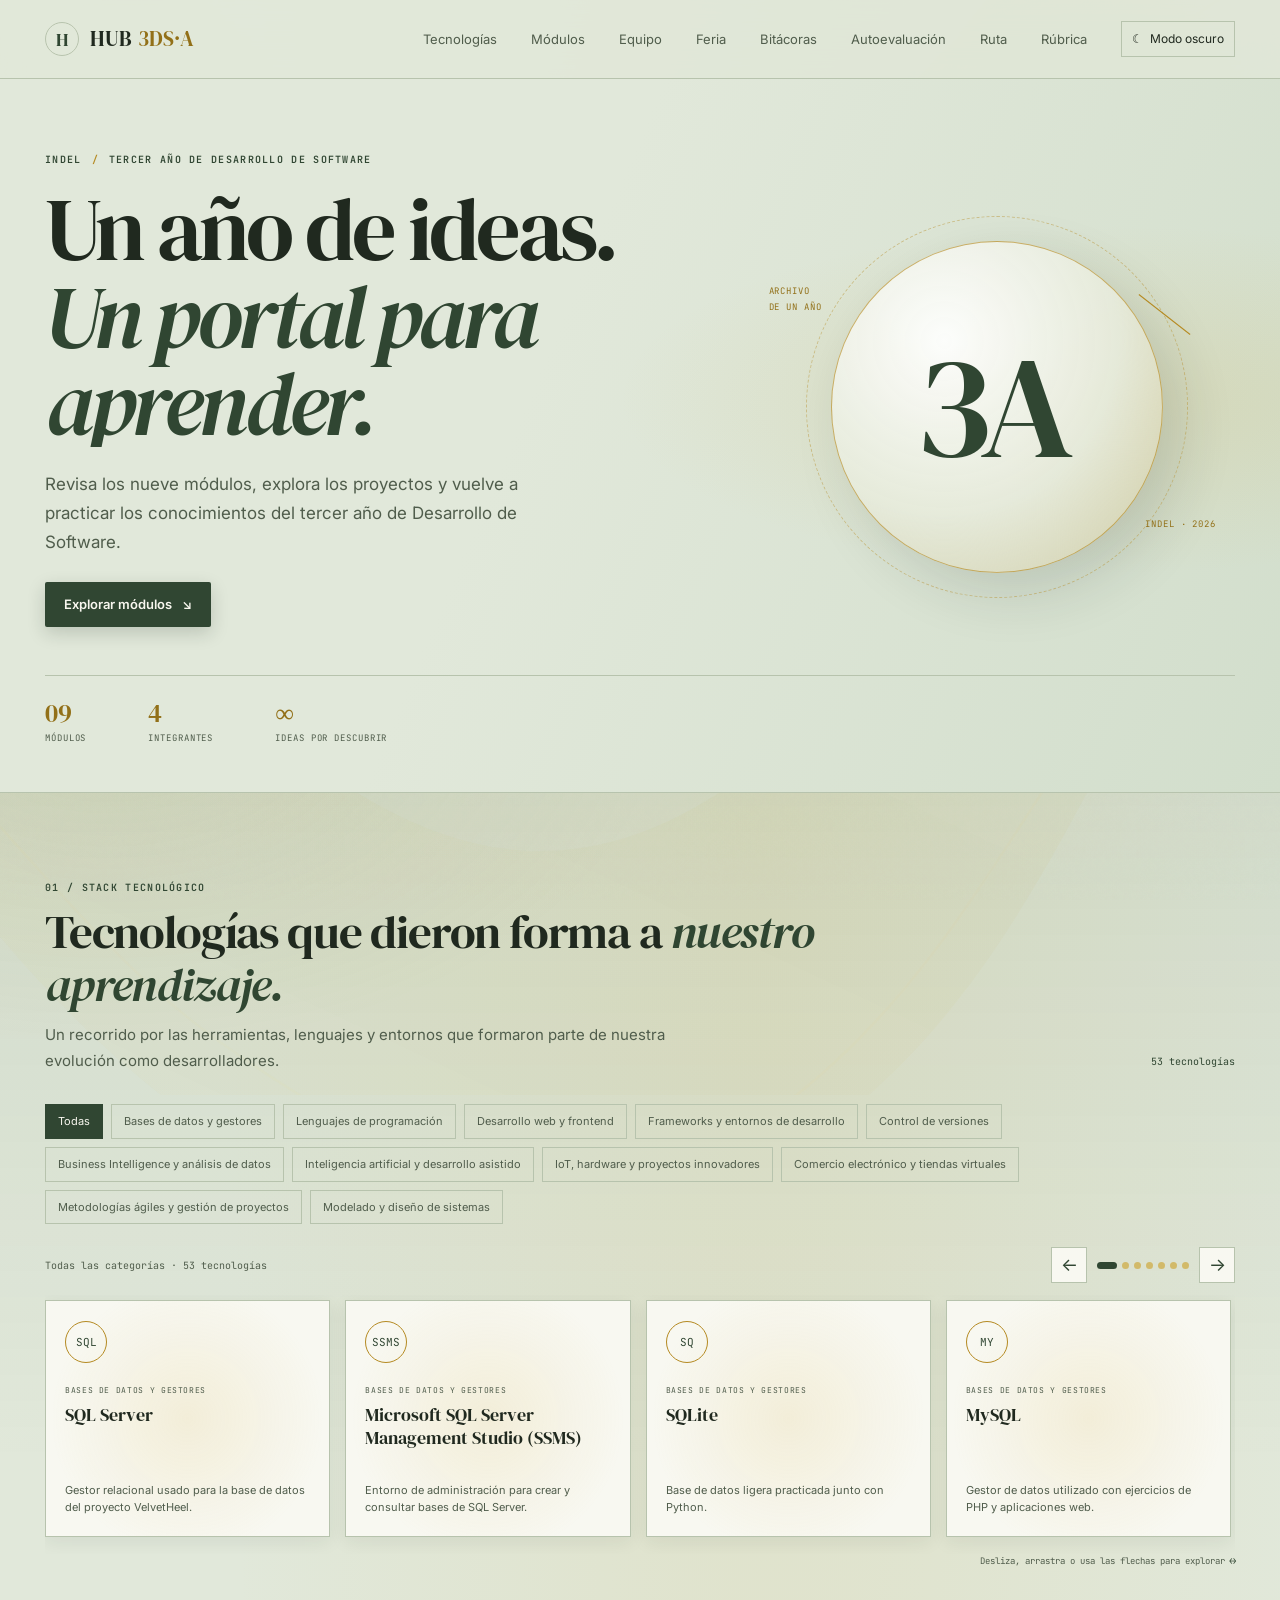
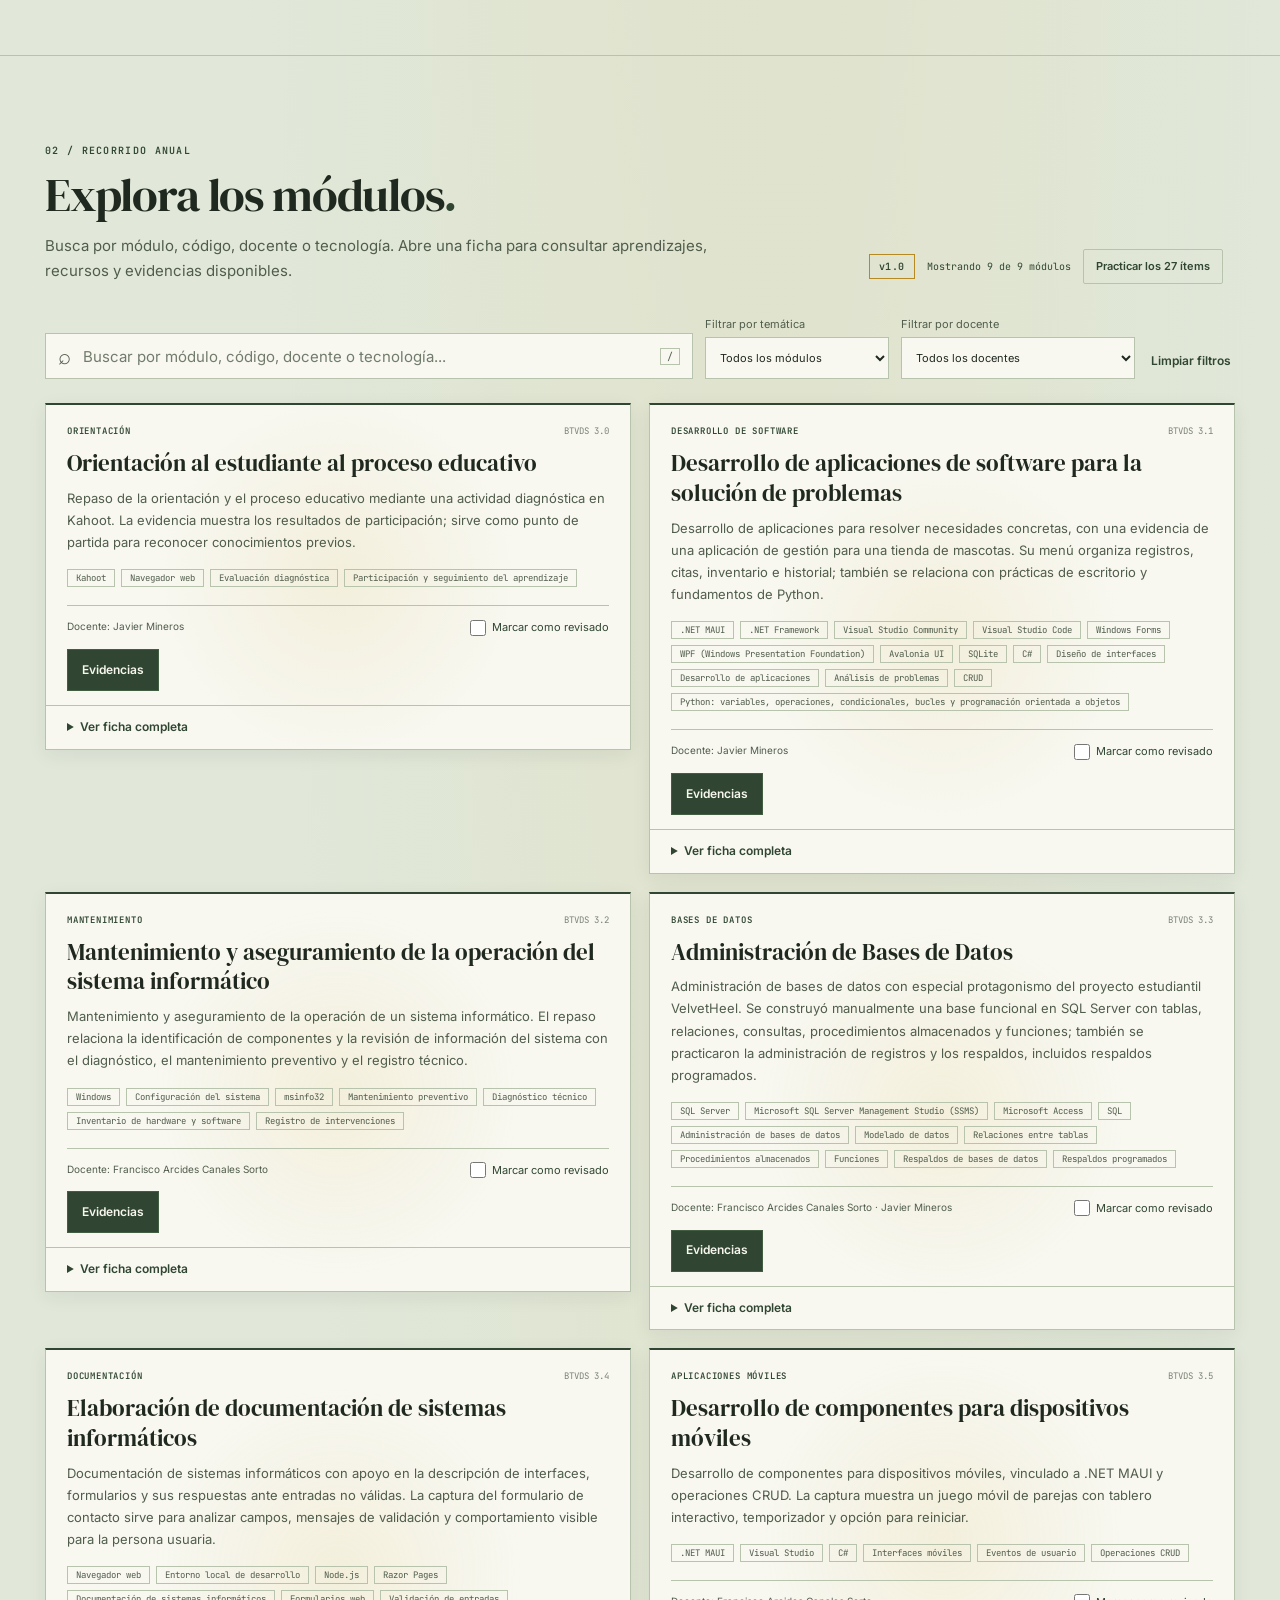
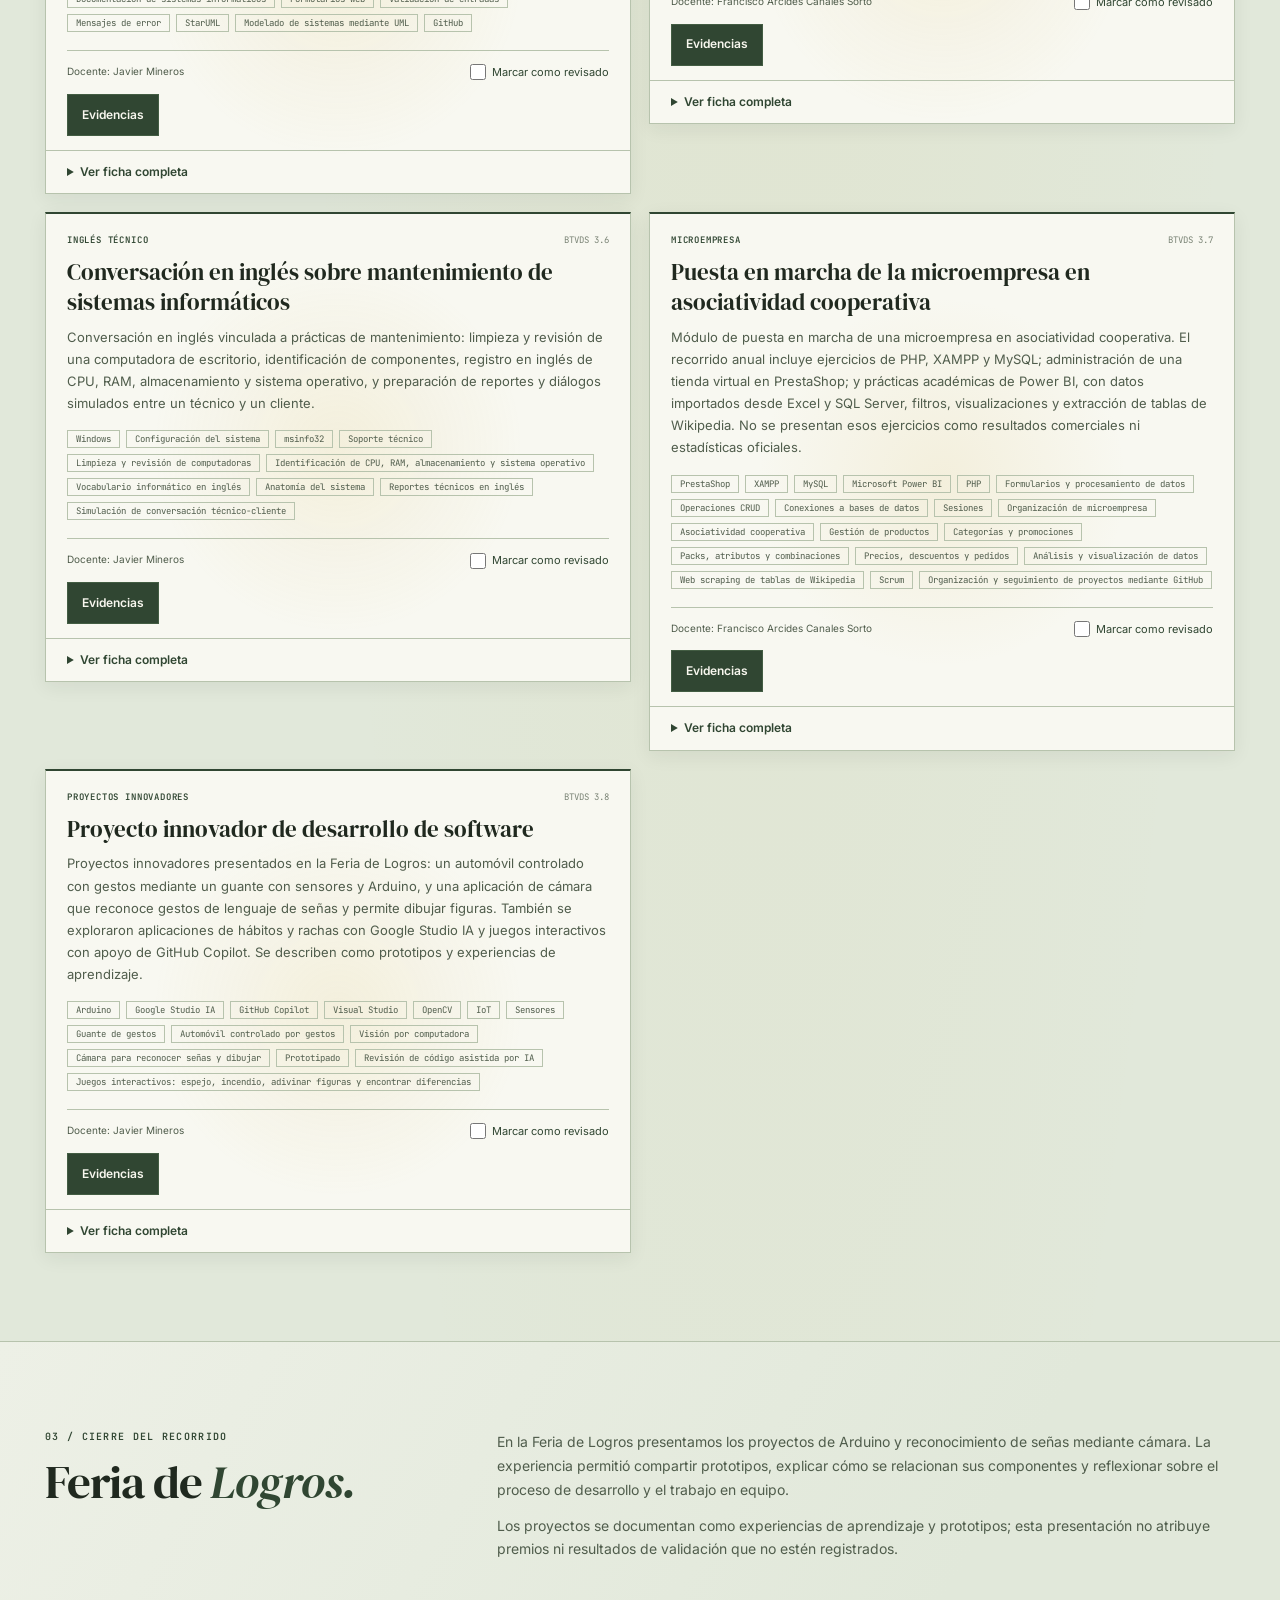
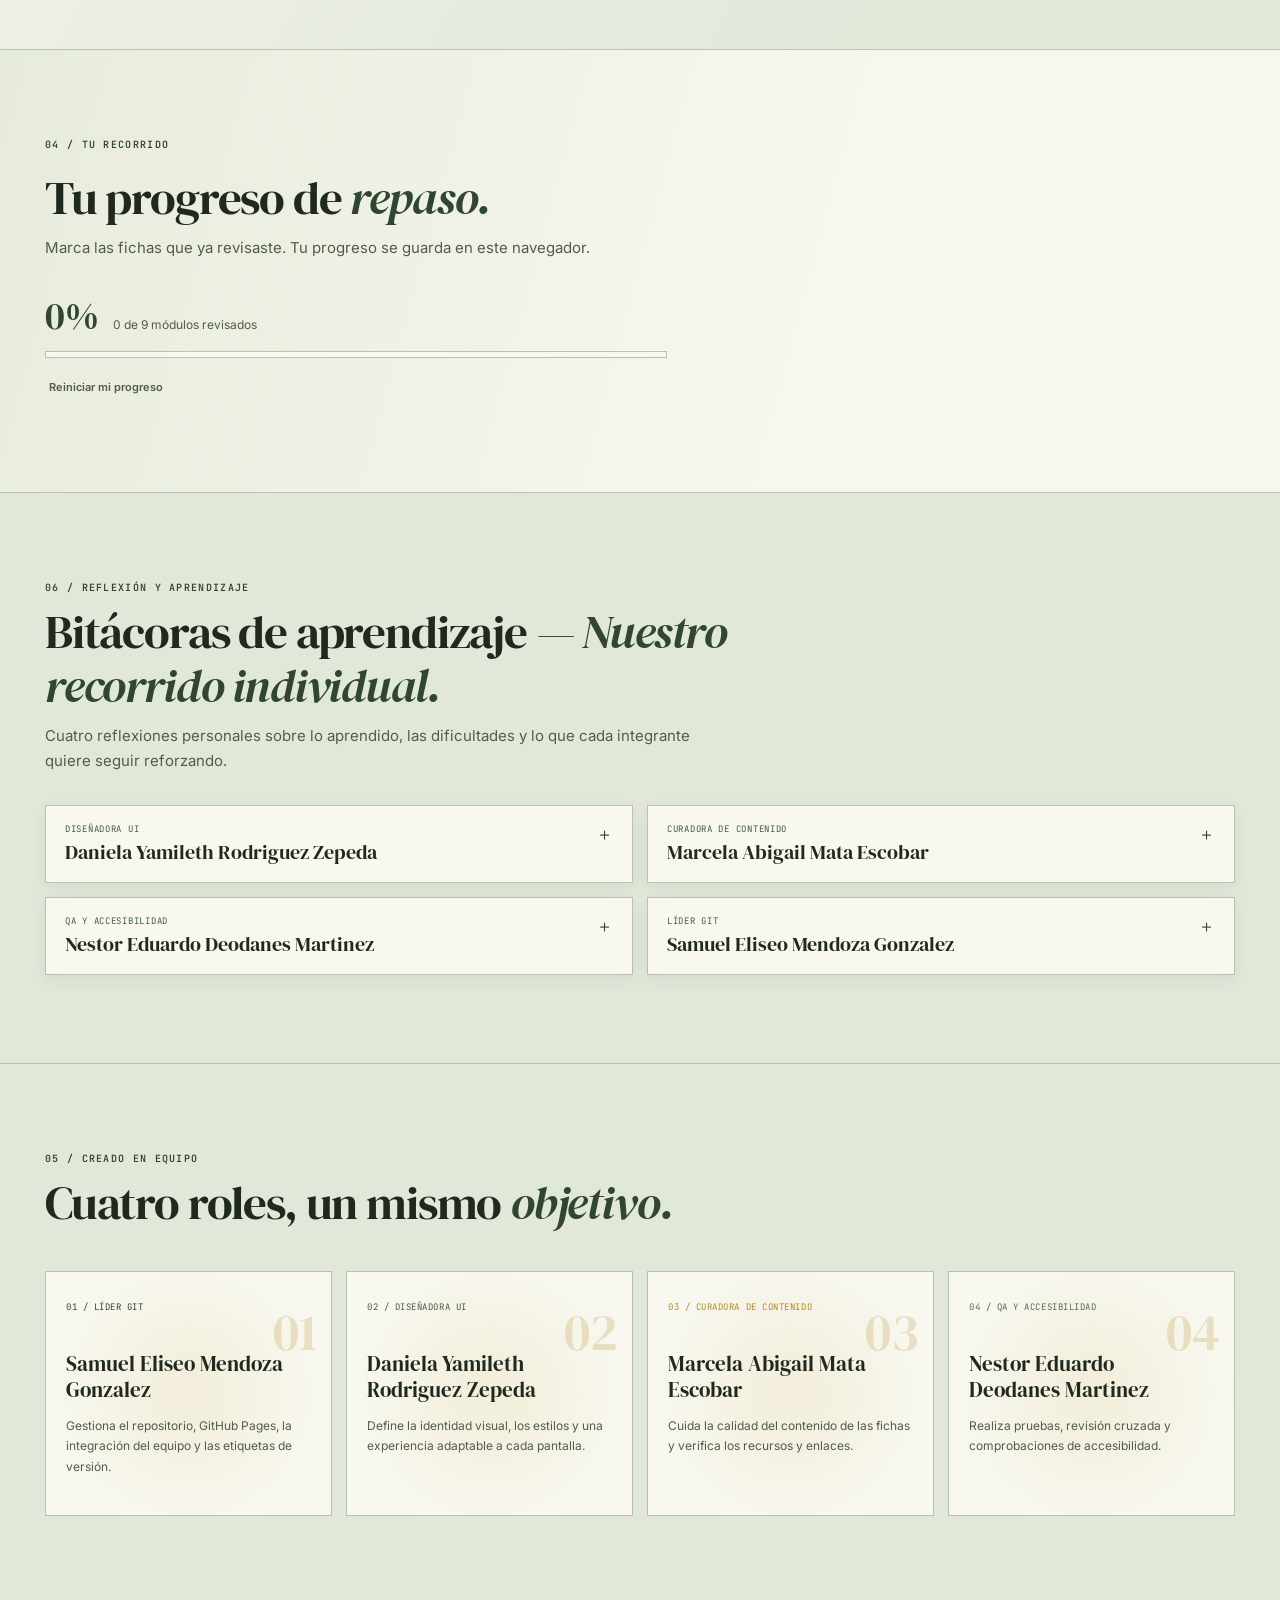
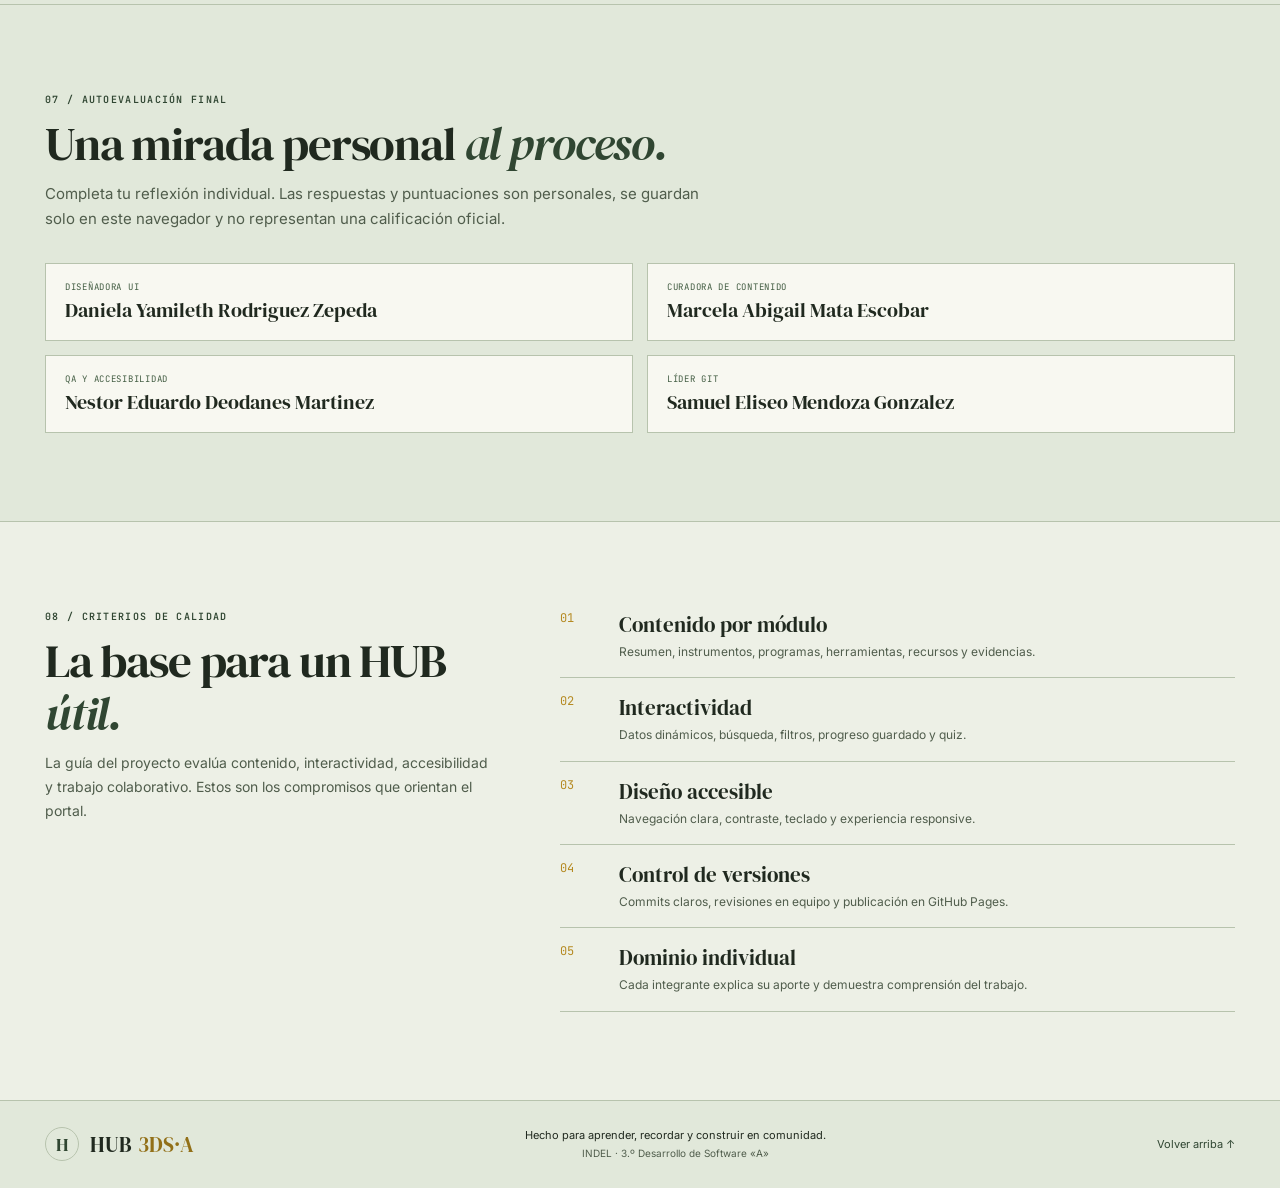
==== commit 6af73261: "Proyecto Finzalizado" ====
--- a/hub-3ds-a/index.html
+++ b/hub-3ds-a/index.html
@@ -4,35 +4,35 @@
   <meta charset="utf-8">
   <meta name="viewport" content="width=device-width, initial-scale=1">
   <meta name="description" content="HUB 3DS·A v1.0: portal educativo para repasar los nueve módulos del tercer año de Desarrollo de Software del INDEL.">
-  <meta name="theme-color" content="#542635">
+  <meta name="theme-color" content="#E1E8DA">
   <title>HUB 3DS·A — Portal educativo · v1.0</title>
   <link rel="preconnect" href="https://fonts.googleapis.com">
   <link rel="preconnect" href="https://fonts.gstatic.com" crossorigin>
   <link href="https://fonts.googleapis.com/css2?family=DM+Serif+Display&family=Inter:wght@400;500;600;700&family=JetBrains+Mono:wght@400;600&display=swap" rel="stylesheet">
-  <link rel="stylesheet" href="css/styles.css?v=1.0.1">
+  <link rel="stylesheet" href="css/styles.css?v=1.0.2">
   <script src="js/tecnologias.js" defer></script>
   <script src="js/modulos.js?v=1.0.0" defer></script>
-  <script src="js/app.js?v=1.0.0" defer></script>
+  <script src="js/app.js?v=1.0.1" defer></script>
 </head>
 <body>
   <div class="scroll-flow" aria-hidden="true">
     <svg class="scroll-flow-art" viewBox="0 0 1440 1200" preserveAspectRatio="xMidYMid slice">
       <defs>
-        <linearGradient id="rose-ribbon" x1="0" x2="1" y1="0" y2="1">
-          <stop offset="0" stop-color="#D8C7B5" stop-opacity=".035"/>
-          <stop offset=".48" stop-color="#B89598" stop-opacity=".055"/>
-          <stop offset="1" stop-color="#542635" stop-opacity=".03"/>
+        <linearGradient id="gold-ribbon" x1="0" x2="1" y1="0" y2="1">
+          <stop offset="0" stop-color="#F3D978" stop-opacity=".08"/>
+          <stop offset=".48" stop-color="#D4AF4C" stop-opacity=".13"/>
+          <stop offset="1" stop-color="#B38728" stop-opacity=".08"/>
         </linearGradient>
-        <linearGradient id="rose-ribbon-light" x1="1" x2="0" y1="0" y2="1">
-          <stop offset="0" stop-color="#D8C7B5" stop-opacity=".025"/>
-          <stop offset=".52" stop-color="#B89598" stop-opacity=".04"/>
-          <stop offset="1" stop-color="#793D50" stop-opacity=".03"/>
+        <linearGradient id="gold-ribbon-light" x1="1" x2="0" y1="0" y2="1">
+          <stop offset="0" stop-color="#E9CA62" stop-opacity=".04"/>
+          <stop offset=".52" stop-color="#D8B84D" stop-opacity=".08"/>
+          <stop offset="1" stop-color="#F3D978" stop-opacity=".05"/>
         </linearGradient>
       </defs>
-      <path d="M-210 65C110 5 226 196 386 366c154 163 275 246 467 111 173-122 223-333 432-335 155-2 207 91 389 54v212c-202 62-272-9-402 30-157 47-225 244-410 366-245 161-431 45-626-157C76 472-45 285-210 306Z" fill="url(#rose-ribbon)"/>
-      <path d="M-198 690c199-137 339-98 495 85 169 199 315 298 485 188 204-131 211-409 426-466 128-34 210 9 357 70v222c-135-67-217-99-320-49-151 72-177 342-382 489-233 166-458 67-645-153C68 897-61 817-198 930Z" fill="url(#rose-ribbon-light)"/>
-      <path d="M-120 276c240-62 334 190 515 337 188 153 319 199 491 49 164-143 210-352 411-357 75-2 138 23 227 50" fill="none" stroke="#B89598" stroke-opacity=".07" stroke-width="2"/>
-      <path d="M-130 852c235-104 333 173 520 306 182 130 322 165 483 16 172-159 200-383 419-421 81-14 145 6 238 41" fill="none" stroke="#D8C7B5" stroke-opacity=".06" stroke-width="2"/>
+      <path d="M-210 65C110 5 226 196 386 366c154 163 275 246 467 111 173-122 223-333 432-335 155-2 207 91 389 54v212c-202 62-272-9-402 30-157 47-225 244-410 366-245 161-431 45-626-157C76 472-45 285-210 306Z" fill="url(#gold-ribbon)"/>
+      <path d="M-198 690c199-137 339-98 495 85 169 199 315 298 485 188 204-131 211-409 426-466 128-34 210 9 357 70v222c-135-67-217-99-320-49-151 72-177 342-382 489-233 166-458 67-645-153C68 897-61 817-198 930Z" fill="url(#gold-ribbon-light)"/>
+      <path d="M-120 276c240-62 334 190 515 337 188 153 319 199 491 49 164-143 210-352 411-357 75-2 138 23 227 50" fill="none" stroke="#E3C765" stroke-opacity=".12" stroke-width="2"/>
+      <path d="M-130 852c235-104 333 173 520 306 182 130 322 165 483 16 172-159 200-383 419-421 81-14 145 6 238 41" fill="none" stroke="#F0D987" stroke-opacity=".1" stroke-width="2"/>
     </svg>
   </div>
   <a class="skip-link" href="#contenido">Saltar al contenido</a>
--- a/hub-3ds-a/css/styles.css
+++ b/hub-3ds-a/css/styles.css
@@ -1,22 +1,22 @@
 :root {
   color-scheme: light;
-  --wine: #542635;
-  --burgundy: #793D50;
-  --rose: #B89598;
-  --mauve: #C5AFB2;
-  --champagne: #D8C7B5;
-  --sand: #E8DDD1;
-  --ivory: #F7F3EE;
-  --charcoal: #292326;
-  --bg: #F7F3EE;
-  --surface: #FFFFFF;
-  --surface-soft: #E8DDD1;
+  --wine: #304632;
+  --burgundy: #435D43;
+  --rose: #B58A22;
+  --mauve: #D2BA6A;
+  --champagne: #B7C3AD;
+  --sand: #E7EBDD;
+  --ivory: #F8F7EF;
+  --charcoal: #20291F;
+  --bg: #E1E8DA;
+  --surface: #F8F8F1;
+  --surface-soft: #EDF0E6;
   --text: var(--charcoal);
-  --muted: #65565B;
-  --accent: #793D50;
+  --muted: #505D4C;
+  --accent: #927018;
   --accent-hover: var(--burgundy);
   --border: var(--champagne);
-  --shadow: 0 16px 42px rgb(41 35 38 / 12%);
+  --shadow: 0 16px 42px rgb(24 39 27 / 12%);
   --serif: "DM Serif Display", Georgia, serif;
   --sans: "Inter", "Segoe UI", sans-serif;
   --mono: "JetBrains Mono", Consolas, monospace;
@@ -28,27 +28,27 @@
 
 :root[data-theme="dark"] {
   color-scheme: dark;
-  --bg: #292326;
-  --surface: #542635;
-  --surface-soft: #3A3033;
-  --text: #F7F3EE;
-  --muted: #D8C7B5;
-  --accent: #C5AFB2;
-  --accent-hover: #D8C7B5;
-  --border: #694451;
+  --bg: #18241B;
+  --surface: #233128;
+  --surface-soft: #2B3B2E;
+  --text: #F4F3E9;
+  --muted: #CDD5C8;
+  --accent: #E3C765;
+  --accent-hover: #F0D98A;
+  --border: #536B52;
   --shadow: 0 18px 46px rgb(0 0 0 / 28%);
 }
 :root[data-theme="light"] {
   color-scheme: light;
-  --bg: #F7F3EE;
-  --surface: #FFFFFF;
-  --surface-soft: #E8DDD1;
-  --text: #292326;
-  --muted: #65565B;
-  --accent: #793D50;
-  --accent-hover: #542635;
-  --border: #D8C7B5;
-  --shadow: 0 16px 42px rgb(41 35 38 / 12%);
+  --bg: #E1E8DA;
+  --surface: #F8F8F1;
+  --surface-soft: #EDF0E6;
+  --text: #20291F;
+  --muted: #505D4C;
+  --accent: #927018;
+  --accent-hover: #435D43;
+  --border: #B7C3AD;
+  --shadow: 0 16px 42px rgb(24 39 27 / 12%);
 }
 
 * { box-sizing: border-box; }
@@ -57,7 +57,7 @@
   margin: 0;
   overflow-x: hidden;
   background:
-    radial-gradient(ellipse at var(--ambient-x) var(--ambient-y), rgb(184 149 152 / 11%), transparent 34rem),
+    radial-gradient(ellipse at var(--ambient-x) var(--ambient-y), rgb(211 177 77 / 11%), transparent 34rem),
     var(--bg);
   color: var(--text);
   font-family: var(--sans);
@@ -79,8 +79,8 @@
   z-index: -1;
   inset: -15%;
   background:
-    radial-gradient(ellipse at 18% 72%, rgb(184 149 152 / 12%), transparent 29%),
-    radial-gradient(ellipse at 78% 24%, rgb(84 38 53 / 12%), transparent 32%);
+    radial-gradient(ellipse at 18% 72%, rgb(180 152 67 / 12%), transparent 29%),
+    radial-gradient(ellipse at 78% 24%, rgb(83 111 78 / 18%), transparent 32%);
   background-position: 0 var(--scroll-shift), 0 calc(var(--scroll-shift) * -1);
   animation: ambient-drift 28s ease-in-out infinite alternate;
   pointer-events: none;
@@ -91,14 +91,14 @@
   z-index: 0;
   inset: -35vh 0;
   overflow: hidden;
-  opacity: .14;
+  opacity: .62;
   transform: translate3d(0, var(--flow-shift), 0);
   transition: transform .16s linear;
   pointer-events: none;
   will-change: transform;
 }
 .scroll-flow-art { display: block; width: 100%; height: 100%; animation: ribbon-drift 32s ease-in-out infinite alternate; }
-:root[data-theme="dark"] .scroll-flow { opacity: .1; }
+:root[data-theme="dark"] .scroll-flow { opacity: .34; }
 main, .site-footer { position: relative; z-index: 1; }
 button, input, select { font: inherit; }
 button, a, input, select, summary { -webkit-tap-highlight-color: transparent; }
@@ -141,7 +141,7 @@
   transition: box-shadow .25s ease, background .25s ease;
   animation: header-appear .7s ease both;
 }
-.site-header.is-scrolled { box-shadow: 0 6px 24px rgb(41 35 38 / 14%); }
+.site-header.is-scrolled { box-shadow: 0 6px 24px rgb(13 23 15 / 14%); }
 .nav {
   min-height: 78px;
   display: flex;
@@ -184,7 +184,13 @@
 :root[data-theme="dark"] .quiz-details > summary,
 :root[data-theme="dark"] .resource-links a,
 :root[data-theme="dark"] .carousel-hint span,
-:root[data-theme="dark"] .team-role { color: var(--accent); }
+:root[data-theme="dark"] .team-role,
+:root[data-theme="dark"] .diary-card > summary::after,
+:root[data-theme="dark"] .diary-role,
+:root[data-theme="dark"] .diary-card dt,
+:root[data-theme="dark"] .self-evaluation-fieldset legend,
+:root[data-theme="dark"] .self-evaluation-feedback,
+:root[data-theme="dark"] .hero-art-mark { color: var(--accent); }
 .nav-links { display: flex; align-items: center; gap: clamp(16px, 2.8vw, 34px); }
 .nav-links > a {
   position: relative;
@@ -225,14 +231,14 @@
   overflow: hidden;
   border-bottom: 1px solid var(--champagne);
   background:
-    radial-gradient(ellipse at 87% 45%, rgb(184 149 152 / 18%), transparent 31rem),
-    linear-gradient(113deg, var(--bg) 42%, #E8DDD1 100%);
+    radial-gradient(ellipse at 87% 45%, rgb(207 176 82 / 18%), transparent 31rem),
+    linear-gradient(113deg, var(--bg) 42%, #D2DECC 100%);
   animation: hero-appear .9s ease both;
 }
 :root[data-theme="dark"] .hero {
   background:
-    radial-gradient(ellipse at 88% 40%, rgb(184 149 152 / 13%), transparent 32rem),
-    linear-gradient(113deg, #292326 40%, #3A3033 100%);
+    radial-gradient(ellipse at 88% 40%, rgb(216 190 96 / 13%), transparent 32rem),
+    linear-gradient(113deg, #18241B 40%, #243629 100%);
 }
 .hero-inner { position: relative; padding-block: 74px 48px; }
 .eyebrow {
@@ -294,8 +300,8 @@
 }
 .button:hover { transform: translateY(-2px); }
 .button:active { transform: translateY(0) scale(.985); }
-.button-primary { background: var(--wine); color: var(--ivory); box-shadow: 0 6px 18px rgb(41 35 38 / 18%); }
-.button-primary:hover { background: var(--burgundy); box-shadow: 0 9px 22px rgb(41 35 38 / 24%); }
+.button-primary { background: var(--wine); color: var(--ivory); box-shadow: 0 6px 18px rgb(24 39 27 / 18%); }
+.button-primary:hover { background: var(--burgundy); box-shadow: 0 9px 22px rgb(24 39 27 / 24%); }
 .button-secondary { border-color: var(--champagne); background: transparent; color: var(--wine); }
 :root[data-theme="dark"] .button-secondary { color: var(--text); border-color: var(--border); }
 .button-secondary:hover { background: var(--surface-soft); }
@@ -310,14 +316,13 @@
 .hero-art::before, .hero-art::after {
   position: absolute;
   z-index: -1;
-  border: 1px solid rgb(184 149 152 / 65%);
+  border: 1px solid rgb(181 138 34 / 65%);
   border-radius: 50%;
   content: "";
 }
-.hero-art::before { width: min(27vw, 330px); aspect-ratio: 1; background: radial-gradient(circle at 34% 30%, rgb(255 255 255 / 92%), rgb(232 221 209 / 88%) 55%, rgb(184 149 152 / 24%)); box-shadow: 18px 21px 55px rgb(41 35 38 / 14%); animation: float-gentle 8s ease-in-out infinite; }
+.hero-art::before { width: min(27vw, 330px); aspect-ratio: 1; background: radial-gradient(circle at 34% 30%, rgb(255 255 255 / 92%), rgb(231 235 220 / 88%) 55%, rgb(181 138 34 / 24%)); box-shadow: 18px 21px 55px rgb(30 45 32 / 14%); animation: float-gentle 8s ease-in-out infinite; }
 .hero-art::after { width: min(31vw, 380px); aspect-ratio: 1; border-style: dashed; opacity: .65; animation: rotate-slow 65s linear infinite; }
 .hero-art-mark { color: var(--wine); font: 400 clamp(78px, 12vw, 145px)/1 var(--serif); letter-spacing: -.08em; transform: translateX(-8px); }
-:root[data-theme="dark"] .hero-art-mark { color: var(--wine); }
 .hero-art-caption, .hero-art-note { position: absolute; color: var(--accent); font: 9px/1.7 var(--mono); letter-spacing: .1em; }
 .hero-art-caption { top: 13%; left: 2%; }
 .hero-art-note { right: 4%; bottom: 12%; }
@@ -328,8 +333,8 @@
 .hero-stats span { color: var(--muted); font: 9px var(--mono); letter-spacing: .1em; text-transform: uppercase; }
 
 .section { position: relative; padding-block: 88px; border-bottom: 1px solid var(--champagne); }
-.tech-section { background: linear-gradient(180deg, rgb(184 149 152 / 10%), transparent 78%); }
-:root[data-theme="dark"] .tech-section { background: linear-gradient(180deg, rgb(184 149 152 / 12%), transparent 78%); }
+.tech-section { background: linear-gradient(180deg, rgb(83 111 78 / 10%), transparent 78%); }
+:root[data-theme="dark"] .tech-section { background: linear-gradient(180deg, rgb(83 111 78 / 15%), transparent 78%); }
 .section-heading { display: flex; align-items: end; justify-content: space-between; gap: 28px; margin-bottom: 31px; }
 .section-heading .eyebrow, .rubric-layout .eyebrow { margin-bottom: 11px; }
 h2 { max-width: 800px; margin: 0 0 11px; font: 400 clamp(31px, 4vw, 47px)/1.13 var(--serif); letter-spacing: -.025em; }
@@ -392,13 +397,13 @@
   overflow: hidden;
   border: 1px solid var(--champagne);
   background:
-    radial-gradient(190px circle at var(--pointer-x) var(--pointer-y), rgb(184 149 152 / 15%), transparent 72%),
+    radial-gradient(190px circle at var(--pointer-x) var(--pointer-y), rgb(211 177 77 / 15%), transparent 72%),
     var(--surface);
-  box-shadow: 0 5px 17px rgb(41 35 38 / 7%);
+  box-shadow: 0 5px 17px rgb(24 39 27 / 7%);
   scroll-snap-align: start;
   transition: transform .28s ease, border-color .28s ease, box-shadow .28s ease;
 }
-.technology-card:hover { z-index: 1; transform: perspective(900px) rotateX(var(--tilt-x, 0deg)) rotateY(var(--tilt-y, 0deg)) translateY(-4px); border-color: var(--rose); box-shadow: 0 14px 30px rgb(41 35 38 / 16%); }
+.technology-card:hover { z-index: 1; transform: perspective(900px) rotateX(var(--tilt-x, 0deg)) rotateY(var(--tilt-y, 0deg)) translateY(-4px); border-color: var(--rose); box-shadow: 0 14px 30px rgb(24 39 27 / 16%); }
 .technology-mark { display: grid; width: 42px; height: 42px; margin-bottom: 22px; place-items: center; border: 1px solid var(--rose); border-radius: 50%; color: var(--wine); font: 11px var(--mono); }
 :root[data-theme="dark"] .technology-mark { color: var(--accent); }
 .technology-category { margin-bottom: 8px; color: var(--muted); font: 8px var(--mono); letter-spacing: .08em; text-transform: uppercase; }
@@ -433,9 +438,9 @@
   border: 1px solid var(--champagne);
   border-top: 2px solid var(--card-accent);
   background:
-    radial-gradient(250px circle at var(--pointer-x) var(--pointer-y), rgb(184 149 152 / 13%), transparent 74%),
+    radial-gradient(250px circle at var(--pointer-x) var(--pointer-y), rgb(211 177 77 / 13%), transparent 74%),
     var(--surface);
-  box-shadow: 0 5px 18px rgb(41 35 38 / 7%);
+  box-shadow: 0 5px 18px rgb(24 39 27 / 7%);
   transition: transform .28s ease, border-color .28s ease, box-shadow .28s ease;
 }
 .module-card[hidden] { display: none; }
@@ -444,7 +449,7 @@
 .accent-cyan { --card-accent: var(--wine); }
 .accent-magenta { --card-accent: var(--burgundy); }
 .accent-amber { --card-accent: var(--rose); }
-.accent-green { --card-accent: var(--burgundy); }
+.accent-green { --card-accent: #536B52; }
 .card-topline { display: flex; align-items: center; justify-content: space-between; gap: 12px; padding: 20px 21px 0; }
 .category-tag { color: var(--card-accent); font: 600 9px var(--mono); letter-spacing: .09em; }
 .module-id { color: var(--muted); font: 9px var(--mono); opacity: .75; }
@@ -469,7 +474,7 @@
   font-weight: 600;
   transition: background .2s ease, color .2s ease, border-color .2s ease, transform .2s ease, box-shadow .2s ease;
 }
-.evidence-trigger:hover { transform: translateY(-1px); border-color: var(--wine); background: var(--burgundy); box-shadow: 0 5px 15px rgb(41 35 38 / 20%); }
+.evidence-trigger:hover { transform: translateY(-1px); border-color: var(--wine); background: var(--burgundy); box-shadow: 0 5px 15px rgb(24 39 27 / 20%); }
 :root[data-theme="dark"] .evidence-trigger { border-color: var(--accent); background: var(--accent); color: var(--charcoal); }
 :root[data-theme="dark"] .evidence-trigger:hover { border-color: var(--rose); background: var(--rose); }
 .evidence-block { margin: 0 21px 14px; }
@@ -536,8 +541,8 @@
 .quiz-option { padding: 6px 8px; border: 1px solid transparent; }
 .quiz-option.is-answer-correct { border-color: var(--burgundy); background: color-mix(in srgb, var(--rose) 18%, var(--surface)); color: var(--text); }
 .quiz-option.is-answer-incorrect { border-color: var(--rose); background: color-mix(in srgb, var(--champagne) 40%, var(--surface)); color: var(--text); }
-.quiz-dialog { width: min(720px, calc(100vw - 28px)); max-width: calc(100vw - 28px); max-height: calc(100vh - 28px); padding: 0; border: 1px solid var(--champagne); background: var(--surface); color: var(--text); box-shadow: 0 24px 80px rgb(41 35 38 / 30%); }
-.quiz-dialog::backdrop { background: rgb(41 35 38 / 72%); backdrop-filter: blur(4px); }
+.quiz-dialog { width: min(720px, calc(100vw - 28px)); max-width: calc(100vw - 28px); max-height: calc(100vh - 28px); padding: 0; border: 1px solid var(--champagne); background: var(--surface); color: var(--text); box-shadow: 0 24px 80px rgb(13 23 15 / 30%); }
+.quiz-dialog::backdrop { background: rgb(13 23 15 / 72%); backdrop-filter: blur(4px); }
 .quiz-dialog-shell { max-height: calc(100vh - 30px); overflow: auto; padding: clamp(18px, 4vw, 32px); }
 .quiz-progress { margin: 3px 0 0; color: var(--muted); font: 10px var(--mono); }
 .quiz-dialog-content { padding-top: 12px; }
@@ -556,9 +561,9 @@
 .quiz-result .quiz-best-readout { margin: 5px 0; }
 .empty-state { margin: 30px 0; padding: 22px; border: 1px dashed var(--champagne); color: var(--muted); text-align: center; }
 .empty-state p { margin: 0 0 8px; }
-.evidence-dialog, .evidence-preview-dialog { max-width: calc(100vw - 28px); max-height: calc(100vh - 28px); padding: 0; border: 1px solid var(--champagne); background: var(--surface); color: var(--text); box-shadow: 0 24px 80px rgb(41 35 38 / 30%); }
+.evidence-dialog, .evidence-preview-dialog { max-width: calc(100vw - 28px); max-height: calc(100vh - 28px); padding: 0; border: 1px solid var(--champagne); background: var(--surface); color: var(--text); box-shadow: 0 24px 80px rgb(13 23 15 / 30%); }
 .evidence-dialog { width: min(940px, calc(100vw - 28px)); }
-.evidence-dialog::backdrop, .evidence-preview-dialog::backdrop { background: rgb(41 35 38 / 72%); backdrop-filter: blur(4px); }
+.evidence-dialog::backdrop, .evidence-preview-dialog::backdrop { background: rgb(13 23 15 / 72%); backdrop-filter: blur(4px); }
 .dialog-shell { max-height: calc(100vh - 30px); overflow: auto; padding: clamp(18px, 4vw, 32px); }
 .dialog-header { display: flex; align-items: flex-start; justify-content: space-between; gap: 20px; padding-bottom: 20px; border-bottom: 1px solid var(--champagne); }
 .dialog-header .eyebrow { margin-bottom: 7px; }
@@ -585,7 +590,7 @@
 .preview-caption { max-width: 850px; margin: 0; color: var(--muted); font-size: 12px; text-align: center; }
 
 .progress-section { background: linear-gradient(105deg, var(--sand), var(--ivory) 66%); }
-:root[data-theme="dark"] .progress-section { background: linear-gradient(105deg, #3A3033, var(--bg) 66%); }
+:root[data-theme="dark"] .progress-section { background: linear-gradient(105deg, #26382A, var(--bg) 66%); }
 .progress-layout { display: grid; grid-template-columns: 1fr .8fr; align-items: center; gap: 70px; }
 .progress-readout { display: flex; align-items: baseline; gap: 14px; margin-top: 28px; }
 .progress-readout strong { color: var(--wine); font: 400 39px var(--serif); }
@@ -613,7 +618,7 @@
   overflow: hidden;
   border: 1px solid var(--champagne);
   background:
-    radial-gradient(200px circle at var(--pointer-x) var(--pointer-y), rgb(184 149 152 / 15%), transparent 72%),
+    radial-gradient(200px circle at var(--pointer-x) var(--pointer-y), rgb(211 177 77 / 15%), transparent 72%),
     var(--surface);
   transition: transform .28s ease, box-shadow .28s ease, background-color .28s ease;
 }
@@ -623,10 +628,10 @@
 .team-cyan { --team-color: var(--wine); }
 .team-magenta { --team-color: var(--burgundy); }
 .team-amber { --team-color: var(--rose); }
-.team-green { --team-color: var(--burgundy); }
+.team-green { --team-color: #536B52; }
 .team-role { position: relative; z-index: 1; color: var(--team-color); font: 9px var(--mono); letter-spacing: .06em; }
-.team-ornament { position: absolute; top: 37px; right: 14px; color: rgb(184 149 152 / 22%); font: 400 52px/.9 var(--serif); transition: color .25s ease, transform .3s ease; }
-.team-card:hover .team-ornament { transform: translateY(-3px); color: rgb(184 149 152 / 42%); }
+.team-ornament { position: absolute; top: 37px; right: 14px; color: rgb(181 138 34 / 22%); font: 400 52px/.9 var(--serif); transition: color .25s ease, transform .3s ease; }
+.team-card:hover .team-ornament { transform: translateY(-3px); color: rgb(181 138 34 / 42%); }
 .team-card h3 { position: relative; max-width: 230px; margin: 34px 0 12px; font: 400 21px/1.25 var(--serif); }
 .team-card p { margin: 0; color: var(--muted); font-size: 12px; transition: color .25s ease; }
 .team-card:hover p { color: var(--text); }
@@ -636,7 +641,7 @@
 .fair-layout p { margin: 0 0 12px; }
 .fair-layout p:last-child { margin-bottom: 0; }
 .diary-grid { display: grid; grid-template-columns: repeat(2, minmax(0, 1fr)); gap: 14px; }
-.diary-card { min-width: 0; border: 1px solid var(--champagne); background: var(--surface); box-shadow: 0 5px 17px rgb(41 35 38 / 6%); }
+.diary-card { min-width: 0; border: 1px solid var(--champagne); background: var(--surface); box-shadow: 0 5px 17px rgb(24 39 27 / 6%); }
 .diary-card > summary { display: grid; gap: 5px; padding: 17px 19px; cursor: pointer; list-style: none; }
 .diary-card > summary::-webkit-details-marker { display: none; }
 .diary-card > summary::after { content: "＋"; justify-self: end; grid-row: 1 / span 2; grid-column: 2; color: var(--wine); font: 17px var(--mono); }
@@ -716,7 +721,7 @@
   .nav-toggle[aria-expanded="true"] span:first-child { transform: translateY(2.5px) rotate(45deg); }
   .nav-toggle[aria-expanded="true"] span:nth-child(2) { opacity: 0; }
   .nav-toggle[aria-expanded="true"] span:last-child { transform: translateY(-2.5px) rotate(-45deg); }
-  .nav-links { position: absolute; top: calc(100% + 1px); right: 0; left: 0; display: none; align-items: stretch; padding: 15px 28px 19px; border-bottom: 1px solid var(--champagne); background: var(--bg); box-shadow: 0 14px 20px rgb(41 35 38 / 14%); }
+  .nav-links { position: absolute; top: calc(100% + 1px); right: 0; left: 0; display: none; align-items: stretch; padding: 15px 28px 19px; border-bottom: 1px solid var(--champagne); background: var(--bg); box-shadow: 0 14px 20px rgb(13 23 15 / 14%); }
   .nav-links.is-open { display: flex; flex-direction: column; gap: 11px; }
   .nav-links > a { padding: 4px 0; }
   .theme-toggle { align-self: flex-start; }
@@ -732,7 +737,7 @@
   .nav-toggle[aria-expanded="true"] span:first-child { transform: translateY(2.5px) rotate(45deg); }
   .nav-toggle[aria-expanded="true"] span:nth-child(2) { opacity: 0; }
   .nav-toggle[aria-expanded="true"] span:last-child { transform: translateY(-2.5px) rotate(-45deg); }
-  .nav-links { position: absolute; top: calc(100% + 1px); right: 0; left: 0; display: none; align-items: stretch; padding: 15px 22px 19px; border-bottom: 1px solid var(--champagne); background: var(--bg); box-shadow: 0 14px 20px rgb(41 35 38 / 14%); }
+  .nav-links { position: absolute; top: calc(100% + 1px); right: 0; left: 0; display: none; align-items: stretch; padding: 15px 22px 19px; border-bottom: 1px solid var(--champagne); background: var(--bg); box-shadow: 0 14px 20px rgb(13 23 15 / 14%); }
   .nav-links.is-open { display: flex; flex-direction: column; gap: 11px; }
   .nav-links > a { padding: 4px 0; }
   .theme-toggle { align-self: flex-start; }
@@ -741,7 +746,7 @@
   .hero h1 { font-size: clamp(43px, 11vw, 67px); line-height: 1.03; }
   .title-emphasis { max-width: 12ch; }
   .hero-art { display: none; }
-  .scroll-flow { opacity: .12; }
+  .scroll-flow { opacity: .44; }
   .hero-title-wrap { position: relative; z-index: 1; }
   .hero-copy { max-width: 460px; margin-top: 19px; }
   .hero-stats { position: relative; z-index: 1; gap: 24px; margin-top: 35px; }
@@ -789,7 +794,7 @@
   .scroll-flow-art { animation: none; }
 }
 @media print {
-  :root { color-scheme: light; --bg: #fff; --surface: #fff; --surface-soft: #fff; --text: #292326; --muted: #65565B; }
+  :root { color-scheme: light; --bg: #fff; --surface: #fff; --surface-soft: #fff; --text: #20291f; --muted: #505d4c; }
   .scroll-flow, .site-header, .hero-actions, .filters, .technology-filters, .carousel-toolbar, .carousel-hint, .review-label, .quiz-details, .reset-progress, .back-top, .skip-link { display: none !important; }
   .hero { background: none; }
   .hero-inner, .section { padding-block: 23px; }
@@ -801,6 +806,6 @@
   .module-details > summary { display: none; }
   .module-details:not([open]) .module-detail-content { display: block; }
   .module-card, .team-card { break-inside: avoid; box-shadow: none; }
-  .section { border-color: #D8C7B5; }
+  .section { border-color: #b7c3ad; }
   .reveal-on-scroll { opacity: 1; transform: none; }
 }
